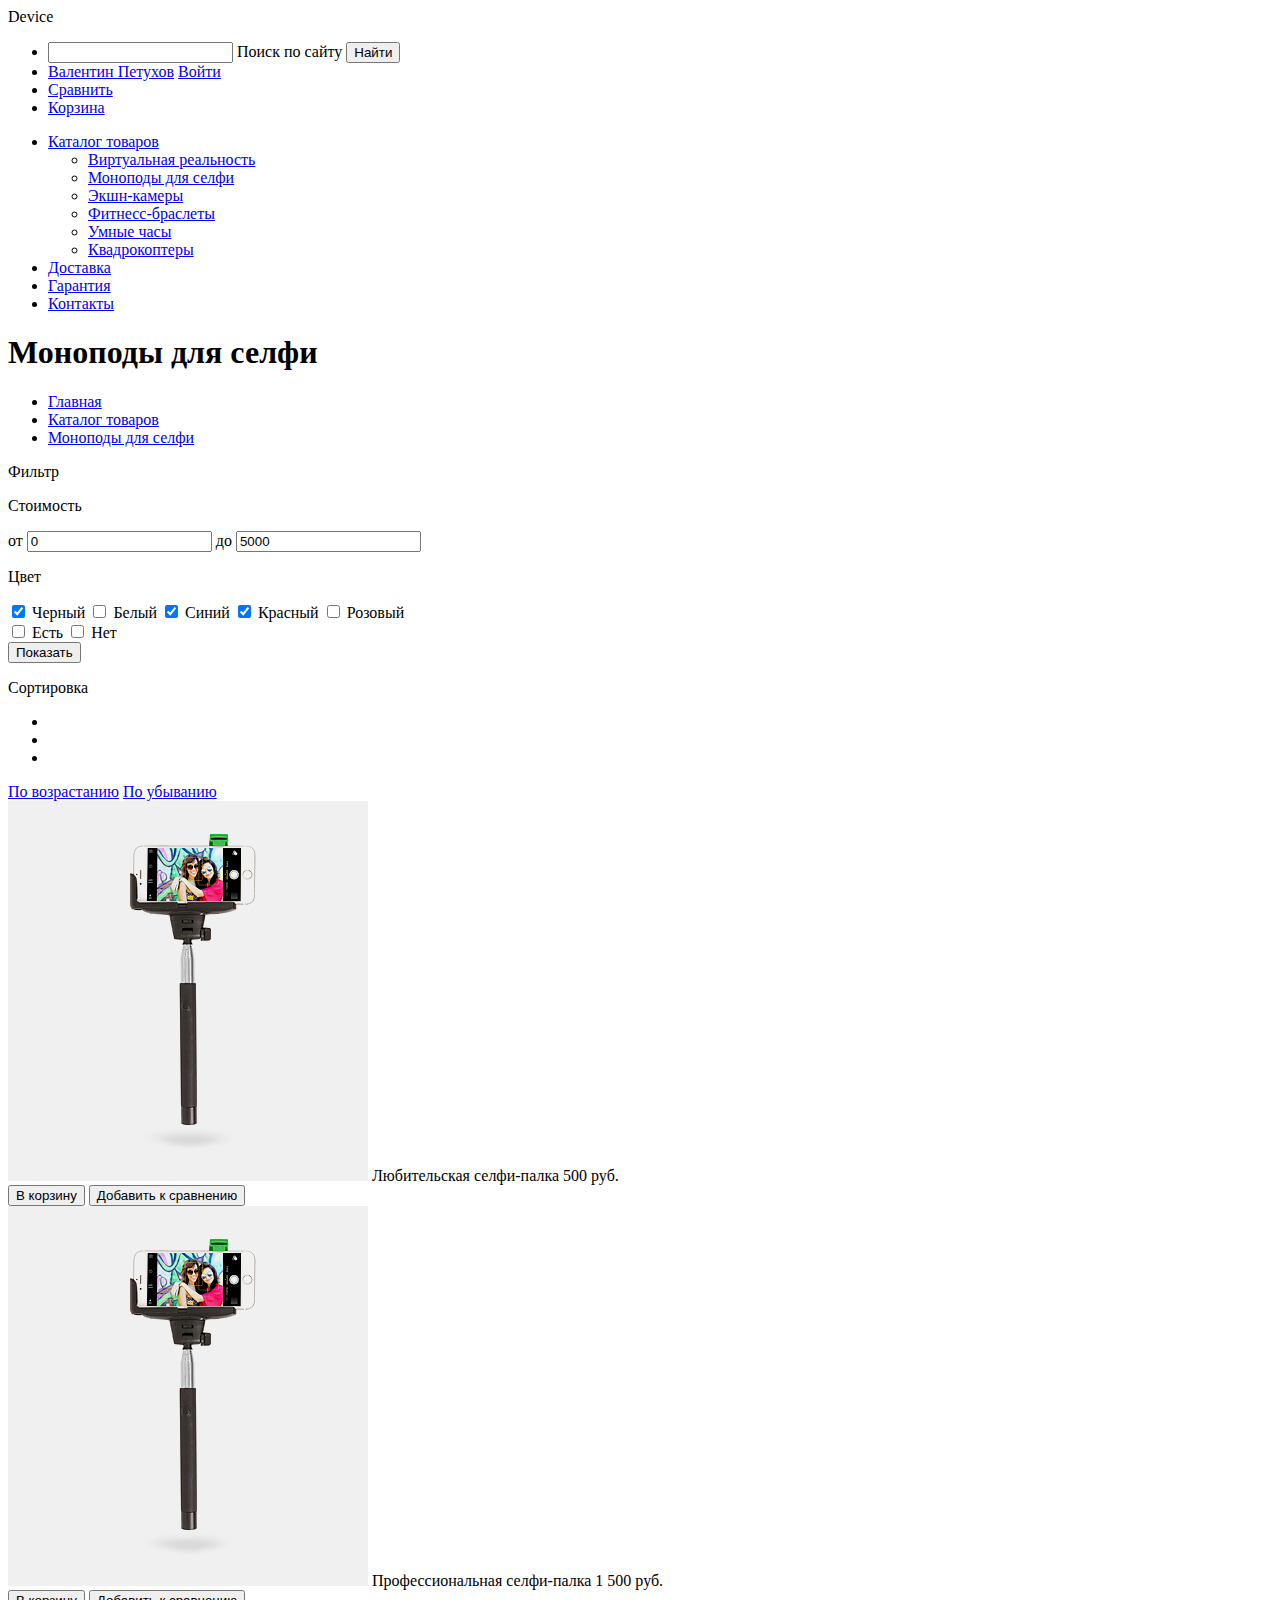
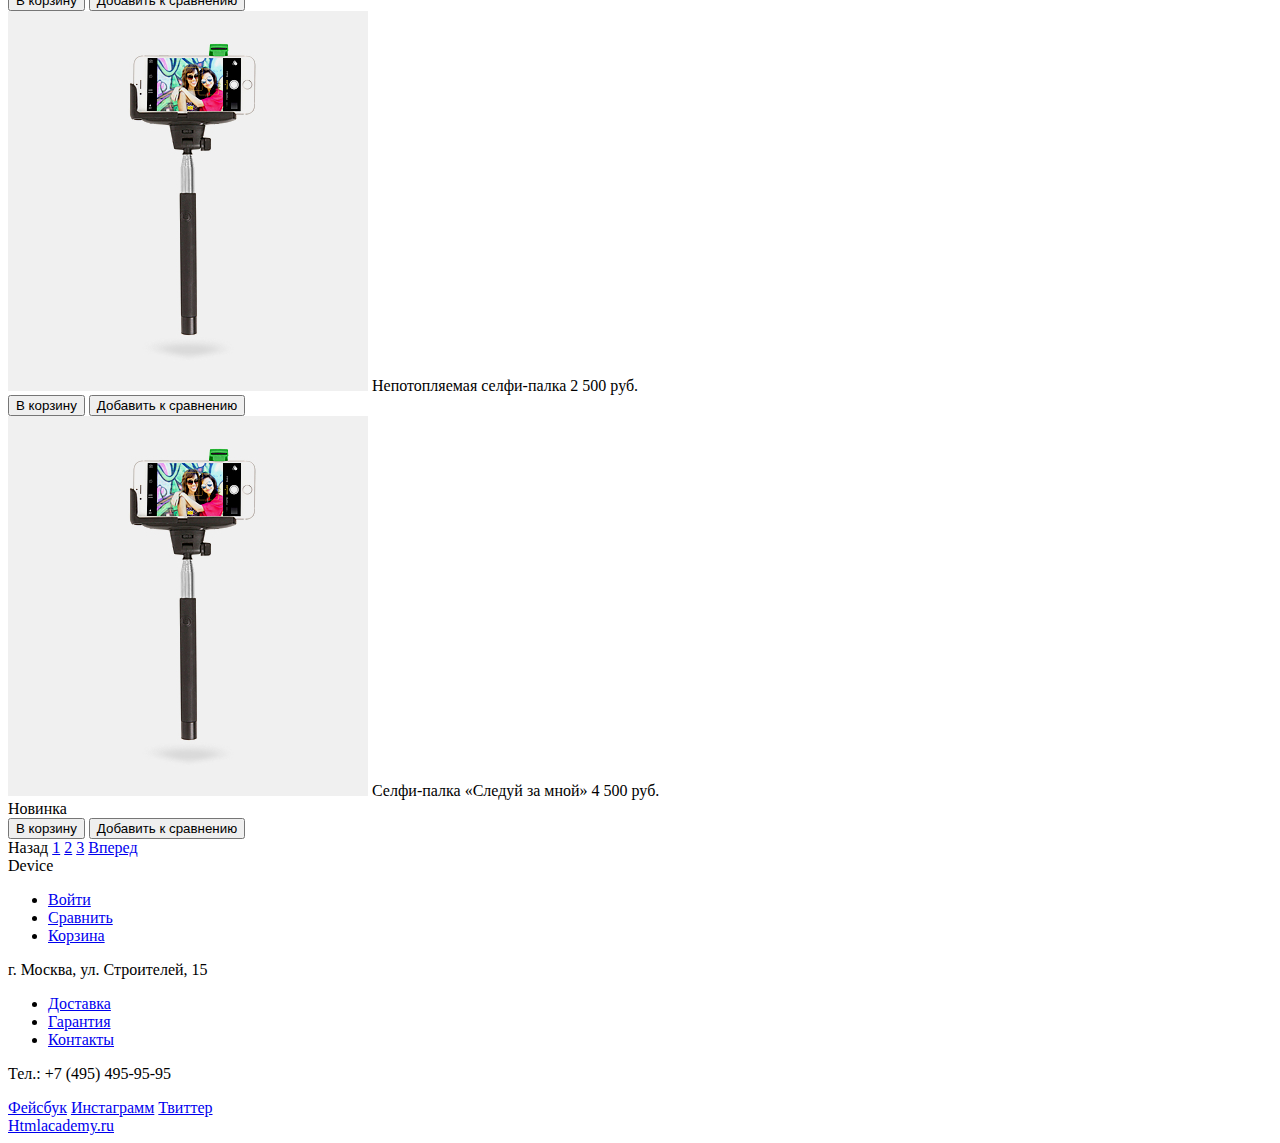
==== catalog.html @ 16174be0 "подключены стили и изображения к разметке" ====
<!DOCTYPE html>
<html lang="ru">
  <head>
    <meta charset="utf-8">
    <title>Девайс: каталог</title>
    <link href="css/style.css" rel="stylesheet">
  </head>
  <body>
    <header class="page-header">
      <nav class="main-navigation">
        <div class="header-logo">Device</div>
        <ul class="top-menu">
          <li class="search-block">
            <form action="post" class="header-search">
              <input type="search" name="search" id="search-field">
              <label for="search-field">Поиск по сайту</label>
              <button class="btn-search">Найти</button>
            </form>
          </li>
          <li class="user-block">
            <a href="#">Валентин Петухов</a>
            <a href="#">Войти</a>
          </li>
          <li class="compare-block">
            <a href="#">Сравнить</a>
          </li>
          <li class="basket-block">
            <a href="♯">Корзина</a>
          </li>
        </ul>
        <ul class="bottom-menu">
          <li>
            <a href="#">Каталог товаров</a>
            <ul class="sub-menu">
              <li>
                 <a href="#">Виртуальная реальность</a>
              </li>
              <li>
                <a href="#">Моноподы для селфи</a>
              </li>
              <li>
                <a href="#">Экшн-камеры</a>
              </li>
              <li>
                <a href="#">Фитнесс-браслеты</a>
              </li>
              <li>
                <a href="#">Умные часы</a>
              </li>
              <li>
                <a href="#">Квадрокоптеры</a>
              </li>
            </ul>   
          </li>
          <li>
            <a href="#">Доставка</a>
          </li>
          <li>
            <a href="#">Гарантия</a>
          </li>
          <li>
            <a href="#">Контакты</a>
          </li>
        </ul>
      </nav>
    </header>
    <h1>Моноподы для селфи</h1>
    <ul class="breadcrumbs">
      <li class="breadcrumbs__item">
        <a href="#">Главная</a>
      </li>
      <li class="breadcrumbs__item">
        <a href="#">Каталог товаров</a>
      </li>
      <li class="breadcrumbs__item">
        <a href="#">Моноподы для селфи</a>
      </li>
    </ul>
    <div class="filter-aside">
      <div class="filter-title">Фильтр</div>
      <form class="filter-form" action="get">
        <div class="filter-value">
          <p>Стоимость</p>
          <div class="range-filter">
            <div class="range-control">
              <div class="scale">
                <div class="bar"></div>
                <div class="range-toggle toggle-min"></div>
                <div class="range-toggle toggle-max"></div>
              </div>
            </div>
            <div class="price-control">
              <label class="min-price">от
                <input type="text" name="min-price" value="0">
              </label>
              <label class="max-price">до
                <input type="text" name="max-price" value="5000">
              </label>
            </div>
          </div>   
        </div>
        <div class="filter-color">
          <p>Цвет</p>
          <input type="checkbox" name="black" id="checkbox-1" checked>
          <label for="checkbox-1">Черный</label>
          <input type="checkbox" name="white" id="checkbox-2">
          <label for="checkbox-2">Белый</label>
          <input type="checkbox" name="blue" id="checkbox-3" checked>
          <label for="checkbox-3">Синий</label>
          <input type="checkbox" name="red" id="checkbox-4" checked>
          <label for="checkbox-4">Красный</label>
          <input type="checkbox" name="pink" id="checkbox-5">
          <label for="checkbox-5">Розовый</label>
        </div>
        <div class="filter-bluetooth">
          <input type="checkbox" name="with-bluetooth" id="with-bluetooth-field">
          <label for="with-bluetooth-field">Есть</label>
          <input type="checkbox" name="without-bluetooth" id="without-bluetooth-field">
          <label for="without-bluetooth-field">Нет</label>
        </div>
        <button class="btn form-btn">Показать</button>
      </form>
    </div>
    <div class="filter-sort">
      <p>Сортировка</p>
      <ul class="filter-types">
        <li>
          <a href="#"></a>
        </li>
        <li>
          <a href="#"></a>
        </li>
        <li>
          <a href="#"></a>
        </li>
      </ul>
    </div>
    <div class="filter-pointers">
      <a href="#" class="arrow arrow-up"><span class="visually-hidden">По возрастанию</span></a>
      <a href="#" class="arrow arrow-down"><span class="visually-hidden">По убыванию</span></a>
    </div>
    <div class="catalog">
      <div class="catalog-item">
        <img src="img/item-1.jpg" width="360" height="380" alt="Любительская селфи-палка">
        <span class="catalog-item__name">Любительская селфи-палка</span>
        <span class="catalog-item__value">500 руб.</span>
        <div class="action">
          <button class="btn action__btn action__btn_basket">В корзину</button>
          <button class="btn action__btn action__btn_compare">Добавить к сравнению</button>
        </div>
      </div>
      <div class="catalog-item">
        <img src="img/item-1.jpg" width="360" height="380" alt="Профессиональная селфи-палка">
        <span class="catalog-item__name">Профессиональная селфи-палка</span>
        <span class="catalog-item__value">1 500 руб.</span>
        <div class="action">
          <button class="btn action__btn action__btn_basket">В корзину</button>
          <button class="btn action__btn action__btn_compare">Добавить к сравнению</button>
        </div>
      </div>
      <div class="catalog-item">
        <img src="img/item-1.jpg" width="360" height="380" alt="Непотопляемая селфи-палка">
        <span class="catalog-item__name">Непотопляемая селфи-палка</span>
        <span class="catalog-item__value">2 500 руб.</span>
        <div class="action">
          <button class="btn action__btn action__btn_basket">В корзину</button>
          <button class="btn action__btn action__btn_compare">Добавить к сравнению</button>
        </div>
      </div>
      <div class="catalog-item">
        <img src="img/item-1.jpg" width="360" height="380" alt="Селфи-палка «Следуй за мной»">
        <span class="catalog-item__name">Селфи-палка «Следуй за мной»</span>
        <span class="catalog-item__value">4 500 руб.</span>
        <div class="flag flag-new"><span class="visually-hidden">Новинка</span></div>
        <div class="action">
          <button class="btn action__btn action__btn_basket">В корзину</button>
          <button class="btn action__btn action__btn_compare">Добавить к сравнению</button>
        </div>
      </div>
    </div>
    <div class="paginator">
      <a class="paginator__link">Назад</a>
      <a class="paginator__link paginator__link_active" href="#">1</a>
      <a class="paginator__link" href="#">2</a>
      <a class="paginator__link" href="#">3</a>
      <a class="paginator__link" href="#">Вперед</a>
    </div>

    <footer class="page-footer">
      <nav class="footer-nav">
        <div class="footer-logo">Device</div>
        <ul class="footer-menu">
          <li>
            <a href="#">Войти</a>
          </li>
          <li>
            <a href="#">Сравнить</a>
          </li>
          <li>
            <a href="#">Корзина</a>
          </li>
        </ul>
      </nav>
      <div class="footer-middle">
        <p class="address">г. Москва, ул. Строителей, 15</p>
        <ul class="footer-service">
          <li>
            <a href="#">Доставка</a>
          </li>
          <li>
            <a href="#">Гарантия</a>
          </li>
          <li>
            <a href="#">Контакты</a>
          </li>
        </ul>
        <p class="phone">Тел.: +7 (495) 495-95-95</p>
      </div>
      <div class="footer-bottom">
        <div class="footer-social">
          <a href="#"><span class="visually-hidden">Фейсбук</span></a>
          <a href="#"><span class="visually-hidden">Инстаграмм</span></a>
          <a href="#"><span class="visually-hidden">Твиттер</span></a>
        </div>
        <div class="footer-copyright">
          <a href="https://htmlacademy.ru/"><span class="visually-hidden">Htmlacademy.ru</span></a>
        </div>
      </div>
    </footer>

  </body>
</html>
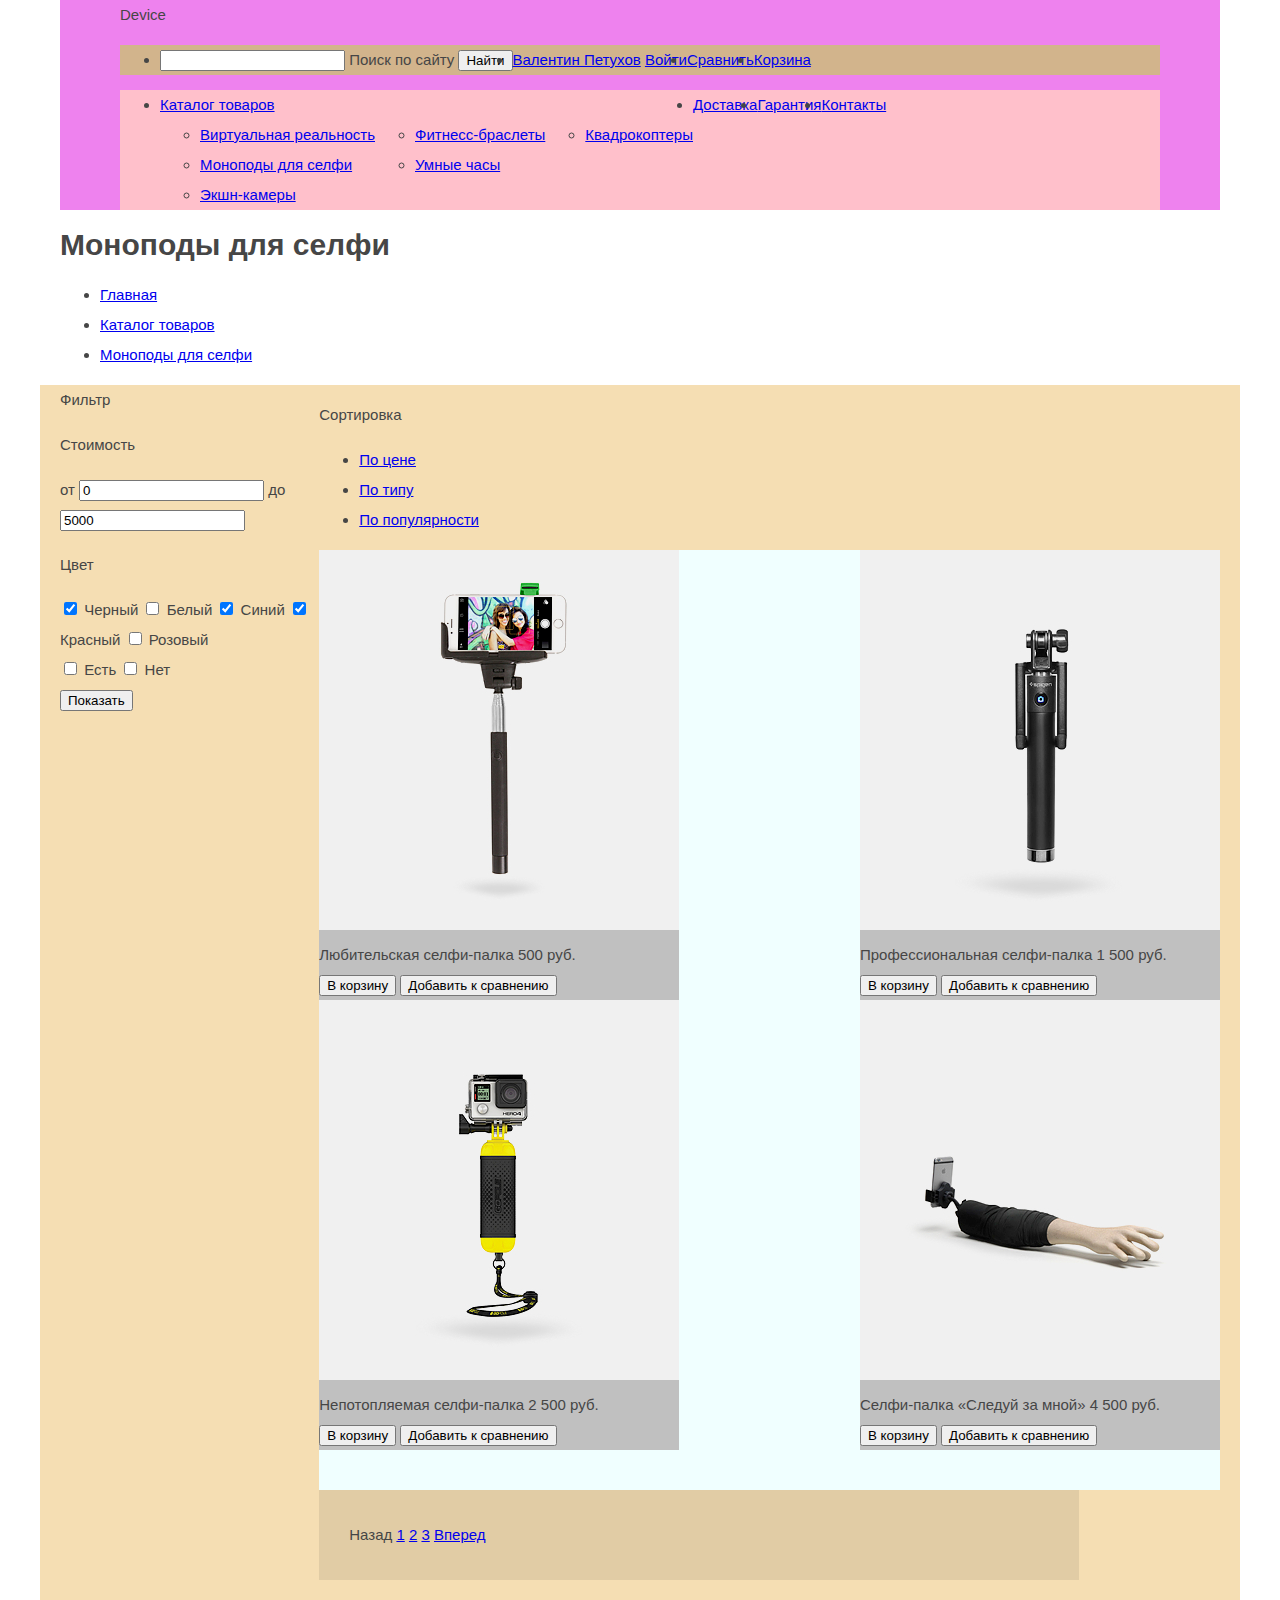
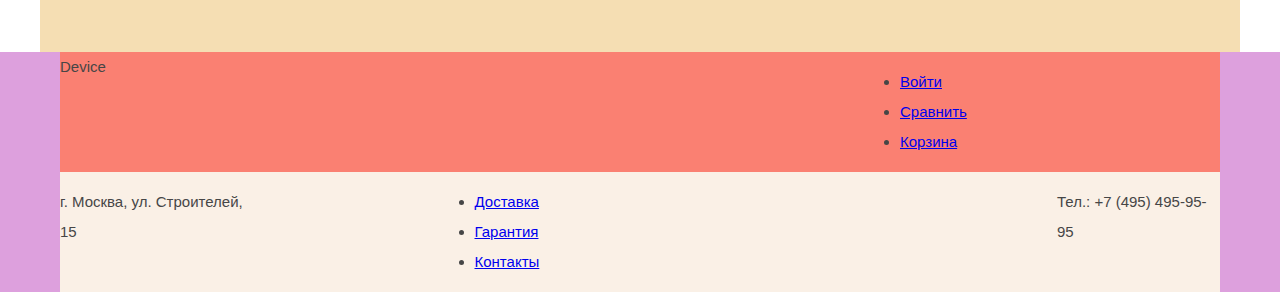
==== commit 74f0907f: "сделана сетка страниц" ====
--- a/catalog.html
+++ b/catalog.html
@@ -6,224 +6,245 @@
     <link href="css/style.css" rel="stylesheet">
   </head>
   <body>
-    <header class="page-header">
-      <nav class="main-navigation">
-        <div class="header-logo">Device</div>
-        <ul class="top-menu">
-          <li class="search-block">
-            <form action="post" class="header-search">
-              <input type="search" name="search" id="search-field">
-              <label for="search-field">Поиск по сайту</label>
-              <button class="btn-search">Найти</button>
-            </form>
-          </li>
-          <li class="user-block">
-            <a href="#">Валентин Петухов</a>
-            <a href="#">Войти</a>
-          </li>
-          <li class="compare-block">
-            <a href="#">Сравнить</a>
-          </li>
-          <li class="basket-block">
-            <a href="♯">Корзина</a>
-          </li>
-        </ul>
-        <ul class="bottom-menu">
-          <li>
-            <a href="#">Каталог товаров</a>
-            <ul class="sub-menu">
-              <li>
-                 <a href="#">Виртуальная реальность</a>
-              </li>
-              <li>
-                <a href="#">Моноподы для селфи</a>
-              </li>
-              <li>
-                <a href="#">Экшн-камеры</a>
-              </li>
-              <li>
-                <a href="#">Фитнесс-браслеты</a>
-              </li>
-              <li>
-                <a href="#">Умные часы</a>
-              </li>
-              <li>
-                <a href="#">Квадрокоптеры</a>
-              </li>
-            </ul>   
-          </li>
-          <li>
-            <a href="#">Доставка</a>
-          </li>
-          <li>
-            <a href="#">Гарантия</a>
-          </li>
-          <li>
-            <a href="#">Контакты</a>
-          </li>
-        </ul>
-      </nav>
-    </header>
-    <h1>Моноподы для селфи</h1>
-    <ul class="breadcrumbs">
-      <li class="breadcrumbs__item">
-        <a href="#">Главная</a>
-      </li>
-      <li class="breadcrumbs__item">
-        <a href="#">Каталог товаров</a>
-      </li>
-      <li class="breadcrumbs__item">
-        <a href="#">Моноподы для селфи</a>
-      </li>
-    </ul>
-    <div class="filter-aside">
-      <div class="filter-title">Фильтр</div>
-      <form class="filter-form" action="get">
-        <div class="filter-value">
-          <p>Стоимость</p>
-          <div class="range-filter">
-            <div class="range-control">
-              <div class="scale">
-                <div class="bar"></div>
-                <div class="range-toggle toggle-min"></div>
-                <div class="range-toggle toggle-max"></div>
-              </div>
-            </div>
-            <div class="price-control">
-              <label class="min-price">от
-                <input type="text" name="min-price" value="0">
-              </label>
-              <label class="max-price">до
-                <input type="text" name="max-price" value="5000">
-              </label>
-            </div>
-          </div>   
-        </div>
-        <div class="filter-color">
-          <p>Цвет</p>
-          <input type="checkbox" name="black" id="checkbox-1" checked>
-          <label for="checkbox-1">Черный</label>
-          <input type="checkbox" name="white" id="checkbox-2">
-          <label for="checkbox-2">Белый</label>
-          <input type="checkbox" name="blue" id="checkbox-3" checked>
-          <label for="checkbox-3">Синий</label>
-          <input type="checkbox" name="red" id="checkbox-4" checked>
-          <label for="checkbox-4">Красный</label>
-          <input type="checkbox" name="pink" id="checkbox-5">
-          <label for="checkbox-5">Розовый</label>
-        </div>
-        <div class="filter-bluetooth">
-          <input type="checkbox" name="with-bluetooth" id="with-bluetooth-field">
-          <label for="with-bluetooth-field">Есть</label>
-          <input type="checkbox" name="without-bluetooth" id="without-bluetooth-field">
-          <label for="without-bluetooth-field">Нет</label>
-        </div>
-        <button class="btn form-btn">Показать</button>
-      </form>
-    </div>
-    <div class="filter-sort">
-      <p>Сортировка</p>
-      <ul class="filter-types">
-        <li>
-          <a href="#"></a>
+    <div class="content-wrapper">
+      <header class="page-header">
+
+          <nav class="main-navigation">
+            <div class="header-logo">Device</div>
+            <ul class="top-menu">
+              <li class="search-block">
+                <form action="post" class="header-search">
+                  <input type="search" name="search" id="search-field">
+                  <label for="search-field">Поиск по сайту</label>
+                  <button class="btn-search">Найти</button>
+                </form>
+              </li>
+              <li class="user-block">
+                <a href="#">Валентин Петухов</a>
+                <a href="#">Войти</a>
+              </li>
+              <li class="compare-block">
+                <a href="#">Сравнить</a>
+              </li>
+              <li class="basket-block">
+                <a href="♯">Корзина</a>
+              </li>
+            </ul>
+            <ul class="bottom-menu">
+              <li>
+                <a href="#">Каталог товаров</a>
+                <div class="sub-menu-container">
+                  <ul class="sub-menu-1">
+                    <li>
+                       <a href="#">Виртуальная реальность</a>
+                    </li>
+                    <li>
+                      <a href="#">Моноподы для селфи</a>
+                    </li>
+                    <li>
+                      <a href="#">Экшн-камеры</a>
+                    </li>
+                  </ul>
+                  <ul class="sub-menu-2">
+                    <li>
+                      <a href="#">Фитнесс-браслеты</a>
+                    </li>
+                    <li>
+                      <a href="#">Умные часы</a>
+                    </li>
+                  </ul>
+                  <ul class="sub-menu-3">
+                    <li>
+                      <a href="#">Квадрокоптеры</a>
+                    </li>
+                  </ul>
+                </div>   
+              </li>
+              <li>
+                <a href="#">Доставка</a>
+              </li>
+              <li>
+                <a href="#">Гарантия</a>
+              </li>
+              <li>
+                <a href="#">Контакты</a>
+              </li>
+            </ul>
+          </nav>
+      </header>
+      <h1>Моноподы для селфи</h1>
+      <ul class="breadcrumbs">
+        <li class="breadcrumbs__item">
+          <a href="#">Главная</a>
         </li>
-        <li>
-          <a href="#"></a>
+        <li class="breadcrumbs__item">
+          <a href="#">Каталог товаров</a>
         </li>
-        <li>
-          <a href="#"></a>
+        <li class="breadcrumbs__item">
+          <a href="#">Моноподы для селфи</a>
         </li>
       </ul>
     </div>
-    <div class="filter-pointers">
-      <a href="#" class="arrow arrow-up"><span class="visually-hidden">По возрастанию</span></a>
-      <a href="#" class="arrow arrow-down"><span class="visually-hidden">По убыванию</span></a>
-    </div>
-    <div class="catalog">
-      <div class="catalog-item">
-        <img src="img/item-1.jpg" width="360" height="380" alt="Любительская селфи-палка">
-        <span class="catalog-item__name">Любительская селфи-палка</span>
-        <span class="catalog-item__value">500 руб.</span>
-        <div class="action">
-          <button class="btn action__btn action__btn_basket">В корзину</button>
-          <button class="btn action__btn action__btn_compare">Добавить к сравнению</button>
-        </div>
-      </div>
-      <div class="catalog-item">
-        <img src="img/item-1.jpg" width="360" height="380" alt="Профессиональная селфи-палка">
-        <span class="catalog-item__name">Профессиональная селфи-палка</span>
-        <span class="catalog-item__value">1 500 руб.</span>
-        <div class="action">
-          <button class="btn action__btn action__btn_basket">В корзину</button>
-          <button class="btn action__btn action__btn_compare">Добавить к сравнению</button>
-        </div>
-      </div>
-      <div class="catalog-item">
-        <img src="img/item-1.jpg" width="360" height="380" alt="Непотопляемая селфи-палка">
-        <span class="catalog-item__name">Непотопляемая селфи-палка</span>
-        <span class="catalog-item__value">2 500 руб.</span>
-        <div class="action">
-          <button class="btn action__btn action__btn_basket">В корзину</button>
-          <button class="btn action__btn action__btn_compare">Добавить к сравнению</button>
-        </div>
-      </div>
-      <div class="catalog-item">
-        <img src="img/item-1.jpg" width="360" height="380" alt="Селфи-палка «Следуй за мной»">
-        <span class="catalog-item__name">Селфи-палка «Следуй за мной»</span>
-        <span class="catalog-item__value">4 500 руб.</span>
-        <div class="flag flag-new"><span class="visually-hidden">Новинка</span></div>
-        <div class="action">
-          <button class="btn action__btn action__btn_basket">В корзину</button>
-          <button class="btn action__btn action__btn_compare">Добавить к сравнению</button>
+
+    <div class="catalog-wrapper">
+      <div class="catalog-container">
+
+        <div class="filter-aside">
+          <div class="filter-title">Фильтр</div>
+          <form class="filter-form" action="get">
+            <div class="filter-value">
+              <p>Стоимость</p>
+              <div class="range-filter">
+                <div class="range-control">
+                  <div class="scale">
+                    <div class="bar"></div>
+                    <div class="range-toggle toggle-min"></div>
+                    <div class="range-toggle toggle-max"></div>
+                  </div>
+                </div>
+                <div class="price-control">
+                  <label class="min-price">от
+                    <input type="text" name="min-price" value="0">
+                  </label>
+                  <label class="max-price">до
+                    <input type="text" name="max-price" value="5000">
+                  </label>
+                </div>
+              </div>   
+            </div>
+            <div class="filter-color">
+              <p>Цвет</p>
+              <input type="checkbox" name="black" id="checkbox-1" checked>
+              <label for="checkbox-1">Черный</label>
+              <input type="checkbox" name="white" id="checkbox-2">
+              <label for="checkbox-2">Белый</label>
+              <input type="checkbox" name="blue" id="checkbox-3" checked>
+              <label for="checkbox-3">Синий</label>
+              <input type="checkbox" name="red" id="checkbox-4" checked>
+              <label for="checkbox-4">Красный</label>
+              <input type="checkbox" name="pink" id="checkbox-5">
+              <label for="checkbox-5">Розовый</label>
+            </div>
+            <div class="filter-bluetooth">
+              <input type="checkbox" name="with-bluetooth" id="with-bluetooth-field">
+              <label for="with-bluetooth-field">Есть</label>
+              <input type="checkbox" name="without-bluetooth" id="without-bluetooth-field">
+              <label for="without-bluetooth-field">Нет</label>
+            </div>
+            <button class="btn form-btn">Показать</button>
+          </form>
+        </div>
+
+        <div class="assortment">
+          <div class="filter-sort">
+            <p>Сортировка</p>
+            <ul class="filter-types">
+              <li>
+                <a class="filter-types__item filter-types__item_active" href="#">По цене</a>
+              </li>
+              <li>
+                <a  class="filter-types__item" href="#">По типу</a>
+              </li>
+              <li>
+                <a  class="filter-types__item" href="#">По популярности</a>
+              </li>
+            </ul>
+            <div class="filter-pointers">
+              <a href="#" class="filter-pointers__arrow filter-pointers__arrow_up"><span class="visually-hidden">По возрастанию</span></a>
+              <a href="#" class="filter-pointers__arrow filter-pointers__arrow_down"><span class="visually-hidden">По убыванию</span></a>
+            </div>
+          </div>
+
+          <div class="catalog">
+            <div class="catalog-item">
+              <img class="catalog-item__image" src="img/item-1.jpg" width="360" height="380" alt="Любительская селфи-палка">
+              <span class="catalog-item__name">Любительская селфи-палка</span>
+              <span class="catalog-item__value">500 руб.</span>
+              <div class="action">
+                <button class="btn action__btn action__btn_basket">В корзину</button>
+                <button class="btn action__btn action__btn_compare">Добавить к сравнению</button>
+              </div>
+            </div>
+            <div class="catalog-item">
+              <img  class="catalog-item__image" src="img/item-2.jpg" width="360" height="380" alt="Профессиональная селфи-палка">
+              <span class="catalog-item__name">Профессиональная селфи-палка</span>
+              <span class="catalog-item__value">1 500 руб.</span>
+              <div class="action">
+                <button class="btn action__btn action__btn_basket">В корзину</button>
+                <button class="btn action__btn action__btn_compare">Добавить к сравнению</button>
+              </div>
+            </div>
+            <div class="catalog-item">
+              <img  class="catalog-item__image" src="img/item-3.jpg" width="360" height="380" alt="Непотопляемая селфи-палка">
+              <span class="catalog-item__name">Непотопляемая селфи-палка</span>
+              <span class="catalog-item__value">2 500 руб.</span>
+              <div class="action">
+                <button class="btn action__btn action__btn_basket">В корзину</button>
+                <button class="btn action__btn action__btn_compare">Добавить к сравнению</button>
+              </div>
+            </div>
+            <div class="catalog-item">
+              <img  class="catalog-item__image" src="img/item-4.jpg" width="360" height="380" alt="Селфи-палка «Следуй за мной»">
+              <span class="catalog-item__name">Селфи-палка «Следуй за мной»</span>
+              <span class="catalog-item__value">4 500 руб.</span>
+              <div class="flag flag-new"><span class="visually-hidden">Новинка</span></div>
+              <div class="action">
+                <button class="btn action__btn action__btn_basket">В корзину</button>
+                <button class="btn action__btn action__btn_compare">Добавить к сравнению</button>
+              </div>
+            </div>
+          </div>
+          <div class="paginator">
+            <a class="paginator__link">Назад</a>
+            <a class="paginator__link paginator__link_active" href="#">1</a>
+            <a class="paginator__link" href="#">2</a>
+            <a class="paginator__link" href="#">3</a>
+            <a class="paginator__link" href="#">Вперед</a>
+          </div>
         </div>
       </div>
     </div>
-    <div class="paginator">
-      <a class="paginator__link">Назад</a>
-      <a class="paginator__link paginator__link_active" href="#">1</a>
-      <a class="paginator__link" href="#">2</a>
-      <a class="paginator__link" href="#">3</a>
-      <a class="paginator__link" href="#">Вперед</a>
-    </div>
 
     <footer class="page-footer">
-      <nav class="footer-nav">
-        <div class="footer-logo">Device</div>
-        <ul class="footer-menu">
-          <li>
-            <a href="#">Войти</a>
-          </li>
-          <li>
-            <a href="#">Сравнить</a>
-          </li>
-          <li>
-            <a href="#">Корзина</a>
-          </li>
-        </ul>
-      </nav>
-      <div class="footer-middle">
-        <p class="address">г. Москва, ул. Строителей, 15</p>
-        <ul class="footer-service">
-          <li>
-            <a href="#">Доставка</a>
-          </li>
-          <li>
-            <a href="#">Гарантия</a>
-          </li>
-          <li>
-            <a href="#">Контакты</a>
-          </li>
-        </ul>
-        <p class="phone">Тел.: +7 (495) 495-95-95</p>
-      </div>
-      <div class="footer-bottom">
-        <div class="footer-social">
-          <a href="#"><span class="visually-hidden">Фейсбук</span></a>
-          <a href="#"><span class="visually-hidden">Инстаграмм</span></a>
-          <a href="#"><span class="visually-hidden">Твиттер</span></a>
-        </div>
-        <div class="footer-copyright">
-          <a href="https://htmlacademy.ru/"><span class="visually-hidden">Htmlacademy.ru</span></a>
+      <div class="content-wrapper">
+        <nav class="footer-nav">
+          <div class="footer-logo">Device</div>
+          <ul class="footer-menu">
+            <li>
+              <a href="#">Войти</a>
+            </li>
+            <li>
+              <a href="#">Сравнить</a>
+            </li>
+            <li>
+              <a href="#">Корзина</a>
+            </li>
+          </ul>
+        </nav>
+        <div class="footer-middle">
+          <p class="address">г. Москва, ул. Строителей, 15</p>
+          <ul class="footer-service">
+            <li>
+              <a href="#">Доставка</a>
+            </li>
+            <li>
+              <a href="#">Гарантия</a>
+            </li>
+            <li>
+              <a href="#">Контакты</a>
+            </li>
+          </ul>
+          <p class="phone">Тел.: +7 (495) 495-95-95</p>
+        </div>
+        <div class="footer-bottom">
+          <div class="footer-social">
+            <a href="#"><span class="visually-hidden">Фейсбук</span></a>
+            <a href="#"><span class="visually-hidden">Инстаграмм</span></a>
+            <a href="#"><span class="visually-hidden">Твиттер</span></a>
+          </div>
+          <div class="footer-copyright">
+            <a href="https://htmlacademy.ru/"><span class="visually-hidden">Htmlacademy.ru</span></a>
+          </div>
         </div>
       </div>
     </footer>
--- a/css/style.css
+++ b/css/style.css
@@ -0,0 +1,237 @@
+html {
+  margin: 0;
+  padding: 0;
+  box-sizing: border-box;
+}
+
+body {
+  margin: 0;
+  padding: 0;
+  font-size: 15px;
+  line-height: 30px;
+  color: #464646;
+  font-weight: 300;
+  font-family: "Open Sans", "Arial", sans-serif;
+}
+
+*,
+*::before,
+*::after {
+  box-sizing: inherit;
+}
+
+.visually-hidden {
+  position: absolute;
+  width: 1px;
+  height: 1px;
+  margin: -1px;
+  padding: 0;
+  border: 0;
+  clip: rect(0, 0, 0, 0);
+  overflow: hidden;
+}
+
+.content-wrapper,
+.service-container {
+  width: 1200px;
+  padding: 0 20px;
+  margin: 0 auto;
+}
+.page-header {
+  padding-right: 60px;
+  padding-left: 60px;
+  background-color: violet;
+}
+
+.page-header .top-menu {
+  display: flex;
+  background-color: tan;
+}
+
+.page-header .bottom-menu {
+  display: flex;
+  background-color: pink;
+}
+
+.page-header .sub-menu {
+  display: flex;
+  flex-wrap: wrap;
+  background-color: pink;
+}
+
+.sub-menu-container {
+  display: flex;
+}
+
+.slider .slide {
+  display: none;
+}
+
+.slider .slide__item1 {
+  display: block;
+}
+
+.slider .slider-container {
+  display: flex;
+  justify-content: space-between;
+}
+
+.slider-image {
+  width: 526px;
+  background-color: pink;
+}
+
+.slide-description {
+  width: 510px;
+  background-color: khaki;
+}
+
+.slide-features {
+  display: flex;
+}
+
+.popular {
+  display: flex;
+  justify-content: space-between;
+  background-color: grey;
+}
+
+.popular__item {
+  width: 160px;
+  padding-top: 197px;
+}
+
+.service-container {
+  display: flex;
+  justify-content: space-between;
+}
+
+
+.service-slide {
+  display: none;
+}
+
+.service-slide_1 {
+  display: block;
+}
+
+.service-controls {
+  width: 284px;
+}
+
+.service-slides {
+  width: 720px;
+}
+
+.brands {
+  display: flex;
+  justify-content: space-between;
+  background-color: tan;
+}
+
+.brands__item {
+  width: 260px;
+}
+
+.info {
+  display: flex;
+  justify-content: space-between;
+  background-color: grey;
+}
+
+.info .about-us {
+  width: 480px;
+}
+
+.info .contacts {
+  width: 560px;
+}
+
+.catalog-container {
+  width: 1200px;
+  padding: 0 20px;
+  margin: 0 auto;
+  display: flex;
+  background-color: wheat;
+}
+
+.catalog {
+  display: flex;
+  flex-wrap: wrap;
+  /*padding-left: 72px;*/
+  justify-content: space-between;
+  padding-bottom: 40px;
+  background-color: azure;
+}
+
+.catalog-item {
+  width: 360px;
+  background-color: silver;
+}
+
+.paginator {
+  width: 760px;
+  margin-bottom: 72px;
+  padding: 30px;
+  background-color: rgba(0, 0, 0, 0.08);
+  /*background-color: red;*/
+}
+
+.page-footer {
+  background-color: plum;
+}
+
+.footer-nav {
+  display: flex;
+  justify-content: space-between;
+  background-color: salmon;
+}
+
+.footer-logo {
+  width: 165px;
+}
+
+.footer-menu {
+  width: 360px;
+}
+
+.footer-middle {
+  display: flex;
+  justify-content: space-between;
+  background-color: linen;
+}
+
+.footer-middle .address {
+  width: 202px;
+}
+
+.footer-middle .footer-service {
+  width: 450px;
+}
+
+.footer-middle .phone {
+  width: 163px;
+}
+
+.footer-bottom {
+  display: flex;
+  background-color: silver;
+}
+
+.modal-feedback {
+  display: none;
+  width: 960px;
+  min-height: 553px;
+  padding-right: 100px;
+  padding-left: 100px;
+  padding-top: 95px;
+  padding-bottom: 95px;
+  background-color: khaki;
+}
+
+.modal-map {
+  display: none;
+  width: 960px;
+  min-height: 559px;
+}
+
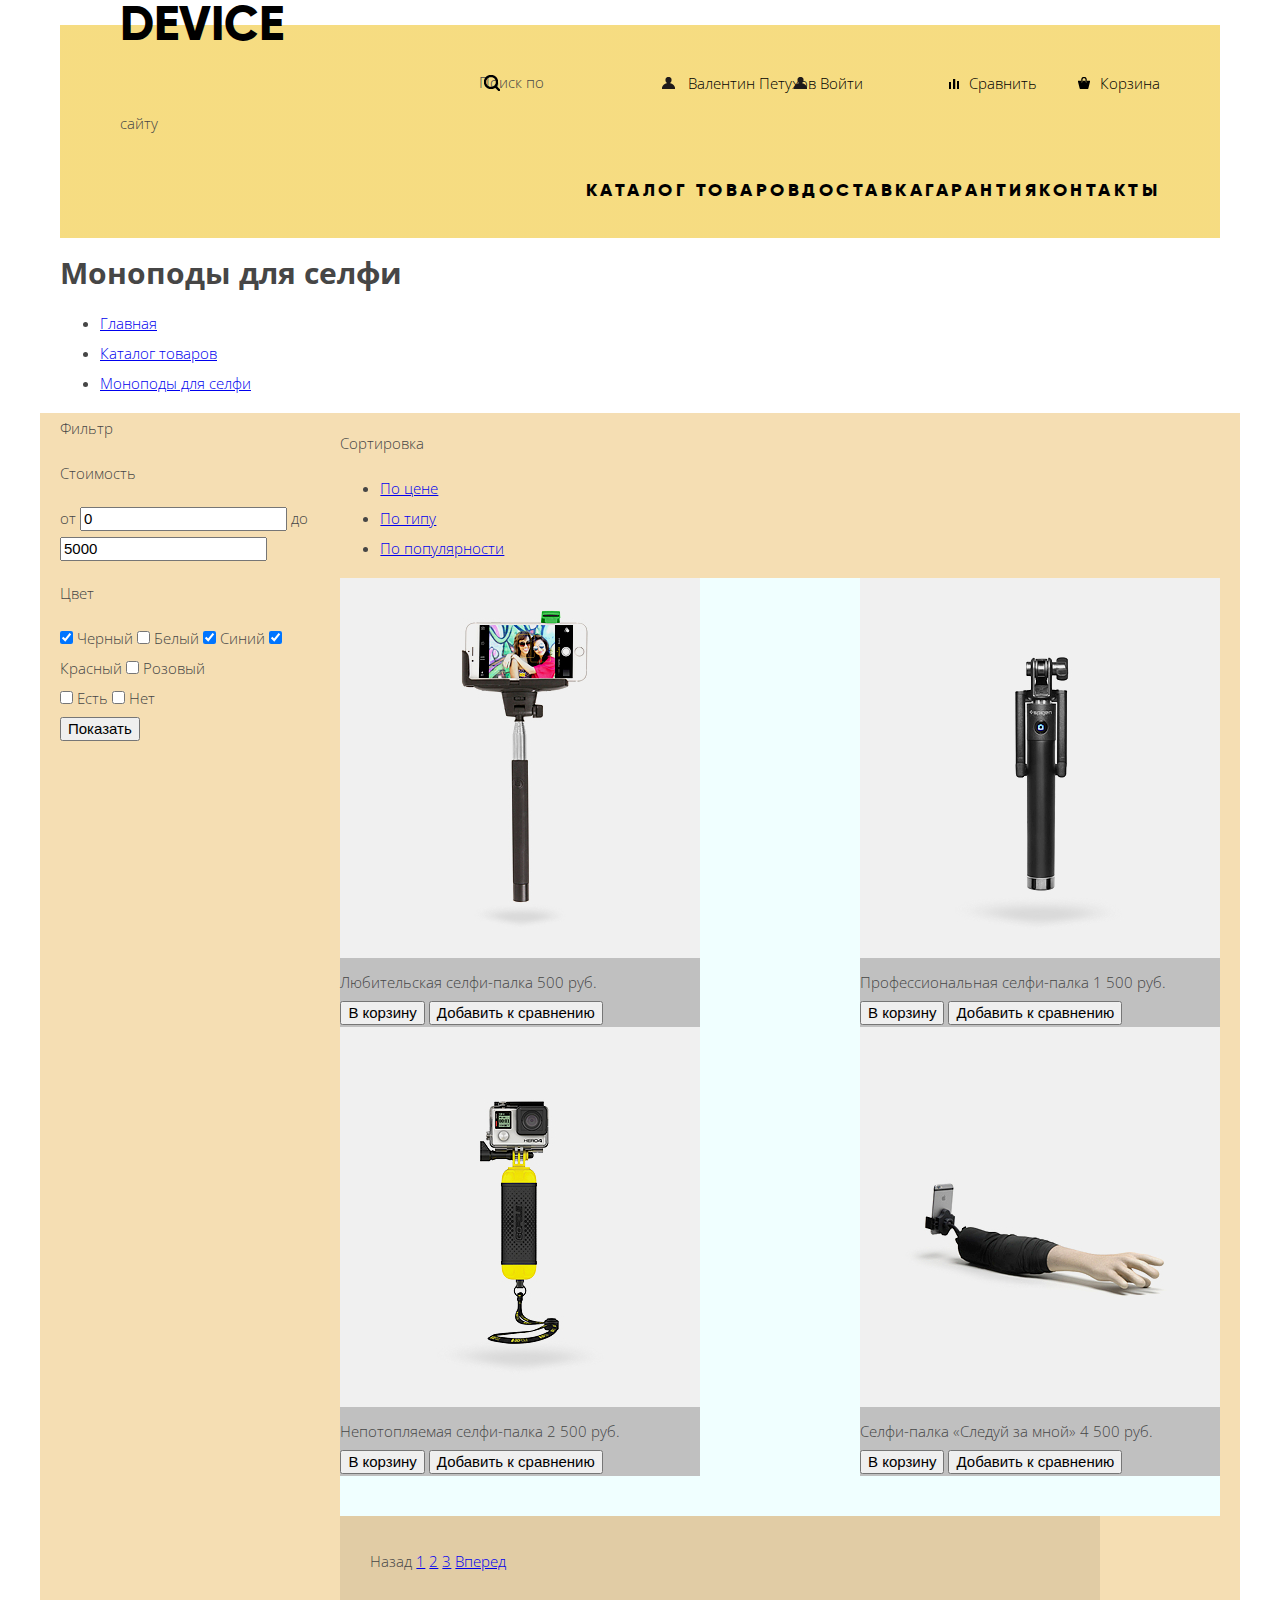
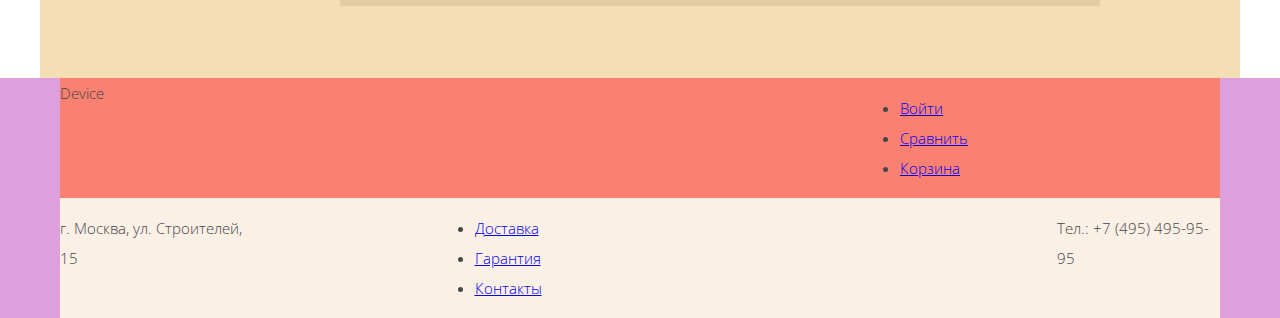
==== commit 60100c11: "подключены шрифты, оформлен хедер" ====
--- a/catalog.html
+++ b/catalog.html
@@ -3,6 +3,8 @@
   <head>
     <meta charset="utf-8">
     <title>Девайс: каталог</title>
+    <link href="https://fonts.googleapis.com/css?family=Open+Sans:300,400&amp;subset=cyrillic" rel="stylesheet">
+    <link href="css/normalize.css" rel="stylesheet">
     <link href="css/style.css" rel="stylesheet">
   </head>
   <body>
@@ -10,7 +12,7 @@
       <header class="page-header">
 
           <nav class="main-navigation">
-            <div class="header-logo">Device</div>
+            <div class="header-logo"><a class="header-logo__link" href="index.html">Device</a></div>
             <ul class="top-menu">
               <li class="search-block">
                 <form action="post" class="header-search">
@@ -27,7 +29,7 @@
                 <a href="#">Сравнить</a>
               </li>
               <li class="basket-block">
-                <a href="♯">Корзина</a>
+                <a href="#">Корзина</a>
               </li>
             </ul>
             <ul class="bottom-menu">
--- a/css/style.css
+++ b/css/style.css
@@ -18,6 +18,20 @@
 *::before,
 *::after {
   box-sizing: inherit;
+}
+
+@font-face {
+  font-family: "GilroyExtraBold";
+  src: url("../fonts/gilroyextrabold.woff") format('woff'), url("../fonts/gilroyextrabold.woff2") format("woff2");
+  font-weight: normal;
+  font-style: normal;
+}
+
+@font-face {
+  font-family: "GilroyLight";
+  src: url("../fonts/gilroylight.woff") format('woff'), url("../fonts/gilroylight.woff2") format("woff2");
+  font-weight: normal;
+  font-style: normal;
 }
 
 .visually-hidden {
@@ -37,30 +51,326 @@
   padding: 0 20px;
   margin: 0 auto;
 }
+
 .page-header {
   padding-right: 60px;
   padding-left: 60px;
-  background-color: violet;
+  padding-bottom: 33px;
+  /*background-color: rgba(240, 197, 46, 0.5);*/
+  background-image: linear-gradient(#ffffff, #ffffff 25px, rgba(240, 197, 46, 0.6) 25px, rgba(240, 197, 46, 0.6));
+}
+
+.header-logo__link {
+  font-family: "GilroyExtraBold", "Arial", sans-serif;
+  font-size: 48px;
+  line-height: 48px;
+  color: #000000;
+  text-transform: uppercase;
+  text-decoration: none;
 }
 
 .page-header .top-menu {
   display: flex;
-  background-color: tan;
+  justify-content: flex-end;
+  padding: 0;
+  margin: 0;
+  margin-top: 12px;
+  list-style: none;
+  /*background-color: tan;*/
+}
+
+.top-menu a {
+  color: #000000;
+  text-decoration: none;
+}
+
+.top-menu .search-block {
+  width: 444px;
+  margin-right: auto;
+  /*background-color: pink;*/
+}
+
+.search-block input[type="search"] {
+  width: 355px;
+  margin: 0;
+  padding-top: 4px;
+  padding-left: 40px;
+  color: rgba(0, 0, 0, 0.3);
+  line-height: 36px;
+  background-color: transparent;
+  border: none; 
+}
+
+.search-block input[type="search"]:hover {
+  color: rgba(0, 0, 0, 0.6);
+}
+
+.search-block input[type="search"]:focus {
+  color: #000000;
+  border-bottom: 2px solid #000000;
+}
+
+label[for="search-field"] {
+  position: relative;
+}
+
+label[for="search-field"]::before {
+  content: "";
+  position: absolute;
+  top: 3px;
+  left: 5px;
+  width: 16px;
+  height: 16px;
+  background-color: transparent;
+  background-image: url("../img/sprites.png");
+  background-position: -20px -1787px;
+  background-repeat: no-repeat;
+}
+
+.user-block {
+  width: 270px;
+  padding-top: 7px;
+  padding-left: 28px;
+  /*background-color: plum;*/
+}
+
+.compare-block {
+  padding-top: 7px;
+  padding-left: 39px;
+  width: 130px;
+  /*background-color: silver;*/
+}
+
+.basket-block {
+  width: 100px;
+  padding-top: 7px;
+  padding-left: 40px;
+  /*background-color: khaki;*/
+}
+
+.user-block a,
+.compare-block a,
+.basket-block a {
+  position: relative;
+}
+
+.user-block a:hover,
+.compare-block a:hover,
+.basket-block a:hover {
+  opacity: 0.6;
+}
+
+.user-block a:active,
+.compare-block a:active,
+.basket-block a:active {
+  opacity: 0.3;
+}
+
+.user-block a::before,
+.compare-block a::before,
+.basket-block a::before {
+  content: "";
+  position: absolute;
+  top: 4px;
+  left: 0;
+  width: 13px;
+  height: 12px;
+  background-color: transparent;
+  background-image: url("../img/sprites.png");
+}
+
+.user-block a::before {
+  left: -26px;
+  background-position: -20px -1315px;
+}
+
+.compare-block a::before {
+  top: 6px;
+  left: -20px;
+  background-position: -20px -861px;
+}
+
+.basket-block a::before {
+  left: -22px;
+  background-position: -20px -116px;
+}
+
+.user-block a:hover::before,
+.compare-block a:hover::before,
+.basket-block a:hover::before {
+  opacity: 0.6;
+}
+
+.user-block a:active::before,
+.compare-block a:active::before,
+.basket-block a:active::before {
+  opacity: 0.3;
+}
+
+.btn-search {
+  visibility: hidden;
+  width: 85px;
+  margin-left: -5px;
+  padding-top: 11px;
+  padding-bottom: 11px;
+  padding-right: 20px;
+  padding-left: 20px;
+  color: #000000;
+  background-color: transparent;
+  border: 2px solid #000000;
+}
+
+.btn-search:hover {
+  color: #ffffff;
+  background-color: #000000;
+}
+
+.btn-search:active {
+  visibility: visible;
+  color: rgba(255, 255, 255, 0.6);
+  background-color: #000000;
+}
+
+.search-block input[type="search"]:focus + .btn-search {
+  visibility: visible;
 }
 
 .page-header .bottom-menu {
   display: flex;
-  background-color: pink;
-}
-
-.page-header .sub-menu {
+  justify-content: flex-end;
+  margin: 0;
+  margin-top: 30px;
+  padding: 0;
+  list-style: none;
+  /*background-color: pink;*/
+}
+
+.bottom-menu .menu-catalog {
+  position: relative;
+  width: 300px;
+  margin-right: auto;
+}
+
+.bottom-menu .menu-catalog__link {
+  position: relative;
+}
+
+.bottom-menu .menu-catalog__link::after {
+  content: "";
+  position: absolute;
+  width: 16px;
+  height: 16px;
+  top: 2px;
+  right: -30px;
+  /*background-color: lime;*/
+  background-image: url("../img/sprites.png");
+  background-position: -20px -1471px;
+  background-repeat: no-repeat;
+
+}
+
+.bottom-menu .menu-guarantee {
+  margin-left: 35px;
+}
+
+.bottom-menu .menu-contacts {
+  width: 120px;
+  margin-left: 107px;
+  /*background-color: lime;*/
+}
+
+.page-header .bottom-menu > li > a {
+  font-size: 18px;
+  line-height: 18px;
+  letter-spacing: 3.5px;
+  font-family: "GilroyExtraBold", "Arial", sans-serif;
+  color: #000000;
+  text-decoration: none;
+  text-transform: uppercase;
+}
+
+.page-header .bottom-menu > li > a:hover {
+  opacity: 0.6;
+}
+
+.page-header .bottom-menu > li > a:active {
+  opacity: 0.3;
+}
+
+
+/* .page-header .sub-menu {
   display: flex;
   flex-wrap: wrap;
   background-color: pink;
-}
+} */
 
 .sub-menu-container {
-  display: flex;
+  position: absolute;
+  top: 60px;
+  left: -60px;
+  /*visibility: visible;*/
+  visibility: hidden;
+  display: flex;
+  width: 1160px; 
+  padding-left: 60px;
+  padding-right: 60px;
+  padding-bottom: 30px;
+  background-color: #f7e296;
+  transition-property: visibility;
+  transition-duration: 0.5s;
+}
+
+.menu-catalog:hover .sub-menu-container {
+  visibility: visible;
+}
+
+.sub-menu-container ul {
+  width: 200px;
+  margin: 0;
+  margin-top: -10px;
+  padding: 0;
+  list-style: none;
+}
+
+.sub-menu-container li {
+  margin-bottom: 6px;
+}
+
+.sub-menu-container a {
+  color: #000000;
+  text-decoration: none;
+}
+
+.sub-menu-container a:hover {
+  opacity: 0.6;
+}
+
+.sub-menu-container a:active{
+  opacity: 0.3;
+}
+
+.sub-menu-container .sub-menu-1 {
+  margin-right: 40px;
+  /*background-color: plum;*/
+}
+
+.sub-menu-container .sub-menu-2 {
+  /*background-color: violet;*/
+}
+
+.sub-menu-container .sub-menu-3{
+  /*background-color: grey;*/
+}
+
+.slider {
+  position: relative;
+}
+
+.slider-controls {
+  position: absolute;
+  display: inline-block;
+  width: 120px;
+  background-color: #40ffff;
 }
 
 .slider .slide {
@@ -84,6 +394,13 @@
 .slide-description {
   width: 510px;
   background-color: khaki;
+}
+
+.slide-title {
+  font-size: 47px;
+  line-height: 47px;
+  color: #000000;
+  font-family: "GilroyExtraBold", "Arial", sans-serif;
 }
 
 .slide-features {
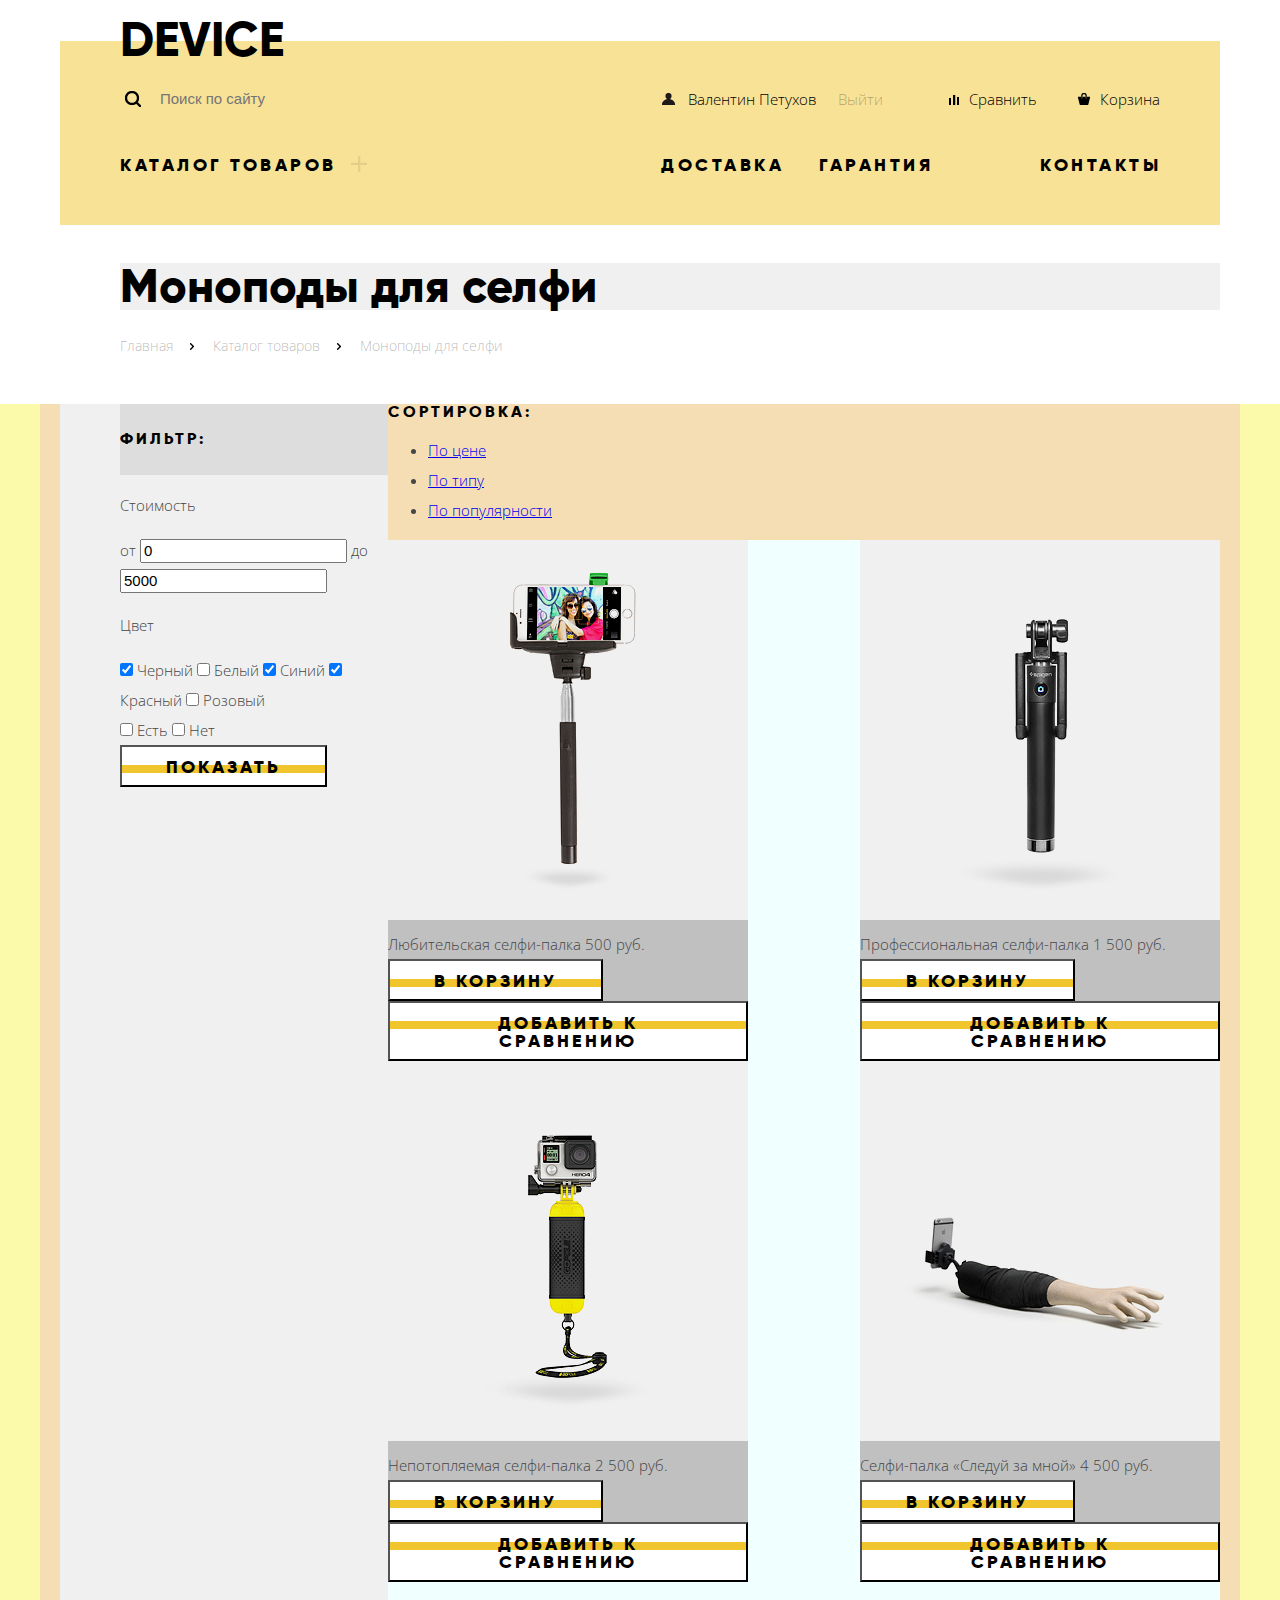
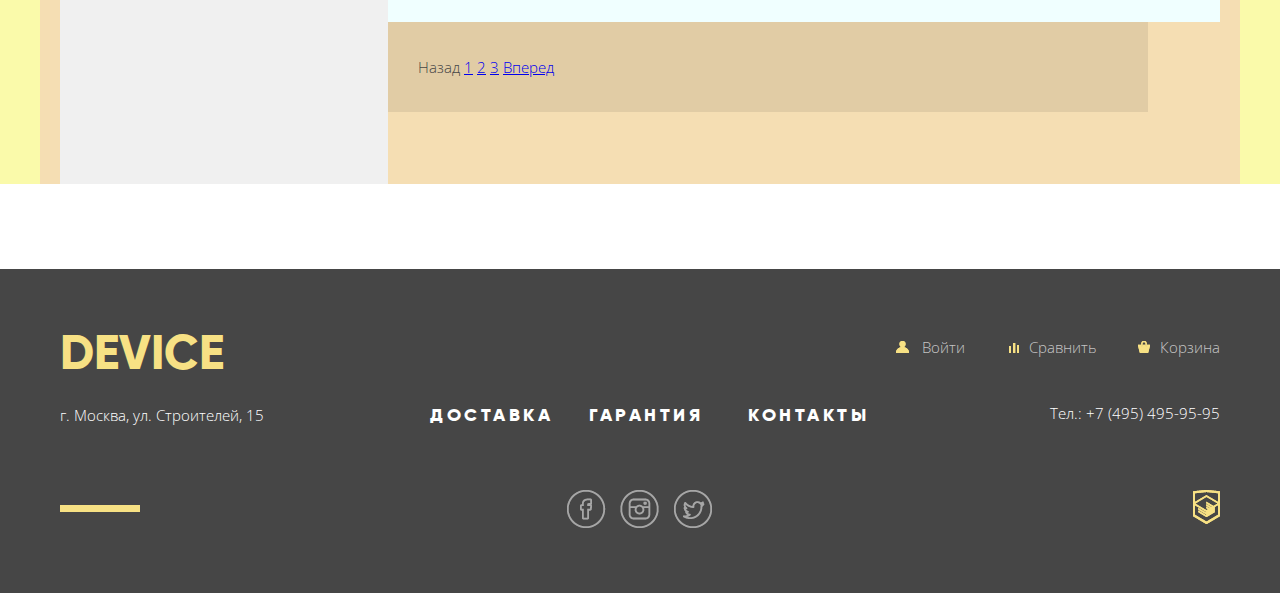
==== commit e8d3da43: "оформлен хедер в каталоге" ====
--- a/catalog.html
+++ b/catalog.html
@@ -10,80 +10,79 @@
   <body>
     <div class="content-wrapper">
       <header class="page-header">
-
-          <nav class="main-navigation">
-            <div class="header-logo"><a class="header-logo__link" href="index.html">Device</a></div>
-            <ul class="top-menu">
-              <li class="search-block">
-                <form action="post" class="header-search">
-                  <input type="search" name="search" id="search-field">
-                  <label for="search-field">Поиск по сайту</label>
-                  <button class="btn-search">Найти</button>
-                </form>
-              </li>
-              <li class="user-block">
-                <a href="#">Валентин Петухов</a>
-                <a href="#">Войти</a>
-              </li>
-              <li class="compare-block">
-                <a href="#">Сравнить</a>
-              </li>
-              <li class="basket-block">
-                <a href="#">Корзина</a>
-              </li>
-            </ul>
-            <ul class="bottom-menu">
-              <li>
-                <a href="#">Каталог товаров</a>
-                <div class="sub-menu-container">
-                  <ul class="sub-menu-1">
-                    <li>
-                       <a href="#">Виртуальная реальность</a>
-                    </li>
-                    <li>
-                      <a href="#">Моноподы для селфи</a>
-                    </li>
-                    <li>
-                      <a href="#">Экшн-камеры</a>
-                    </li>
-                  </ul>
-                  <ul class="sub-menu-2">
-                    <li>
-                      <a href="#">Фитнесс-браслеты</a>
-                    </li>
-                    <li>
-                      <a href="#">Умные часы</a>
-                    </li>
-                  </ul>
-                  <ul class="sub-menu-3">
-                    <li>
-                      <a href="#">Квадрокоптеры</a>
-                    </li>
-                  </ul>
-                </div>   
-              </li>
-              <li>
-                <a href="#">Доставка</a>
-              </li>
-              <li>
-                <a href="#">Гарантия</a>
-              </li>
-              <li>
-                <a href="#">Контакты</a>
-              </li>
-            </ul>
-          </nav>
+        <nav class="main-navigation">
+          <div class="header-logo"><a class="header-logo__link" href="index.html">Device</a></div>
+          <ul class="top-menu">
+            <li class="search-block">
+              <form action="get" class="header-search">
+              <label for="search-field"></label>
+                <input type="search" name="search" id="search-field" placeholder="Поиск по сайту">
+                <button class="btn-search">Найти</button>
+              </form>
+            </li>
+            <li class="user-block">
+              <a class="user-block__link user-block__link_login" href="#">Валентин Петухов</a>
+              <a class="user-block__link user-block__link_logout" href="#">Выйти</a>
+            </li>
+             <li class="compare-block">
+              <a class="compare-block__link" href="#">Сравнить</a>
+            </li>
+            <li class="basket-block">
+              <a class="basket-block__link" href="♯">Корзина</a>
+            </li>
+          </ul>
+          <ul class="bottom-menu">
+            <li class="menu-catalog">
+              <a class="menu-catalog__link" href="catalog.html">Каталог товаров</a>
+              <div class="sub-menu-container">
+                <ul class="sub-menu-1">
+                  <li>
+                     <a href="#">Виртуальная реальность</a>
+                  </li>
+                  <li>
+                    <a href="#">Моноподы для селфи</a>
+                  </li>
+                  <li>
+                    <a href="#">Экшн-камеры</a>
+                  </li>
+                </ul>
+                <ul class="sub-menu-2">
+                  <li>
+                    <a href="#">Фитнесс-браслеты</a>
+                  </li>
+                  <li>
+                    <a href="#">Умные часы</a>
+                  </li>
+                </ul>
+                <ul class="sub-menu-3">
+                  <li>
+                    <a href="#">Квадрокоптеры</a>
+                  </li>
+                </ul>
+              </div>   
+            </li>
+            <li  class="menu-delivery">
+              <a href="#">Доставка</a>
+            </li>
+            <li class="menu-guarantee">
+              <a href="#">Гарантия</a>
+            </li>
+            <li  class="menu-contacts">
+              <a href="#">Контакты</a>
+            </li>
+          </ul>
+        </nav>
       </header>
-      <h1>Моноподы для селфи</h1>
+      <h1 class="inner-title">Моноподы для селфи</h1>
       <ul class="breadcrumbs">
         <li class="breadcrumbs__item">
-          <a href="#">Главная</a>
+          <a class="breadcrumbs__link" href="#">Главная</a>
         </li>
         <li class="breadcrumbs__item">
-          <a href="#">Каталог товаров</a>
+          <a class="breadcrumbs__link" href="#">Каталог товаров</a>
         </li>
-        <li class="breadcrumbs__item">
-          <a href="#">Моноподы для селфи</a>
+        <li class="breadcrumbs__item breadcrumbs__item_active">
+          <a class="breadcrumbs__link">Моноподы для селфи</a>
         </li>
       </ul>
     </div>
@@ -92,7 +91,7 @@
       <div class="catalog-container">
 
         <div class="filter-aside">
-          <div class="filter-title">Фильтр</div>
+          <p class="filter-aside__title">Фильтр:</p>
           <form class="filter-form" action="get">
             <div class="filter-value">
               <p>Стоимость</p>
@@ -139,7 +138,7 @@
 
         <div class="assortment">
           <div class="filter-sort">
-            <p>Сортировка</p>
+            <p class="filter-sort__title">Сортировка:</p>
             <ul class="filter-types">
               <li>
                 <a class="filter-types__item filter-types__item_active" href="#">По цене</a>
@@ -210,42 +209,42 @@
     <footer class="page-footer">
       <div class="content-wrapper">
         <nav class="footer-nav">
-          <div class="footer-logo">Device</div>
+          <div class="footer-logo"><a class="footer-logo__link">Device</a></div>
           <ul class="footer-menu">
-            <li>
-              <a href="#">Войти</a>
-            </li>
-            <li>
-              <a href="#">Сравнить</a>
-            </li>
-            <li>
-              <a href="#">Корзина</a>
+            <li class="user-block">
+              <a class="user-block__link" href="#">Войти</a>
+            </li>
+            <li class="compare-block">
+              <a class="compare-block__link" href="#">Сравнить</a>
+            </li>
+            <li class="basket-block">
+              <a class="basket-block__link" href="#">Корзина</a>
             </li>
           </ul>
         </nav>
         <div class="footer-middle">
           <p class="address">г. Москва, ул. Строителей, 15</p>
           <ul class="footer-service">
-            <li>
-              <a href="#">Доставка</a>
-            </li>
-            <li>
-              <a href="#">Гарантия</a>
-            </li>
-            <li>
-              <a href="#">Контакты</a>
+            <li class="footer-service-item footer-service-item_1">
+              <a class="footer-service-item__link footer-service-item__link_1" href="#">Доставка</a>
+            </li>
+            <li class="footer-service-item footer-service-item_1">
+              <a class="footer-service-item__link footer-service-item__link_2" href="#">Гарантия</a>
+            </li>
+            <li class="footer-service-item footer-service-item_1">
+              <a class="footer-service-item__link footer-service-item__link_2" href="#">Контакты</a>
             </li>
           </ul>
           <p class="phone">Тел.: +7 (495) 495-95-95</p>
         </div>
         <div class="footer-bottom">
           <div class="footer-social">
-            <a href="#"><span class="visually-hidden">Фейсбук</span></a>
-            <a href="#"><span class="visually-hidden">Инстаграмм</span></a>
-            <a href="#"><span class="visually-hidden">Твиттер</span></a>
+            <a class="footer-social__link footer-social__link_fb" href="#"><span class="visually-hidden">Фейсбук</span></a>
+            <a class="footer-social__link footer-social__link_inst" href="#"><span class="visually-hidden">Инстаграмм</span></a>
+            <a class="footer-social__link footer-social__link_tw" href="#"><span class="visually-hidden">Твиттер</span></a>
           </div>
           <div class="footer-copyright">
-            <a href="https://htmlacademy.ru/"><span class="visually-hidden">Htmlacademy.ru</span></a>
+            <a class="footer-copyright__link" href="https://htmlacademy.ru/"><span class="visually-hidden">Htmlacademy.ru</span></a>
           </div>
         </div>
       </div>
--- a/css/style.css
+++ b/css/style.css
@@ -34,6 +34,11 @@
   font-style: normal;
 }
 
+img {
+  width: 100%;
+  height: auto;
+}
+
 .visually-hidden {
   position: absolute;
   width: 1px;
@@ -43,6 +48,34 @@
   border: 0;
   clip: rect(0, 0, 0, 0);
   overflow: hidden;
+}
+
+.btn {
+  padding-left: 44px;
+  padding-right: 44px;
+  padding-top: 11px;
+  padding-bottom: 9px;
+  font-size: 18px;
+  line-height: 18px;
+  font-family: "GilroyExtraBold", "Arial", sans-serif;
+  color: #000000;
+  text-transform: uppercase;
+  text-decoration: none;
+  letter-spacing: 3px;
+  background-image: linear-gradient(#ffffff, #ffffff 18px, #f0c52e 18px, #f0c52e 26px, #ffffff 26px, #ffffff);
+  /*background-color: #f0c52e;*/
+  /*background-size: 2px;*/
+}
+
+.btn:hover {
+  background-image: none;
+  background-color: #f0c52e;
+}
+
+.btn:active {
+  background-image: none;
+  background-color: #f0c52e;
+  color: rgba(0, 0, 0, 0.3);
 }
 
 .content-wrapper,
@@ -55,9 +88,10 @@
 .page-header {
   padding-right: 60px;
   padding-left: 60px;
-  padding-bottom: 33px;
+  padding-bottom: 45px;
+  padding-top: 16px;
   /*background-color: rgba(240, 197, 46, 0.5);*/
-  background-image: linear-gradient(#ffffff, #ffffff 25px, rgba(240, 197, 46, 0.6) 25px, rgba(240, 197, 46, 0.6));
+  background-image: linear-gradient(#ffffff, #ffffff 41px, rgba(240, 197, 46, 0.5) 41px, rgba(240, 197, 46, 0.5));
 }
 
 .header-logo__link {
@@ -67,6 +101,14 @@
   color: #000000;
   text-transform: uppercase;
   text-decoration: none;
+}
+
+.header-logo__link:hover {
+  color: #464646;
+}
+
+.header-logo__link:active {
+  color: #666666;
 }
 
 .page-header .top-menu {
@@ -108,6 +150,7 @@
 .search-block input[type="search"]:focus {
   color: #000000;
   border-bottom: 2px solid #000000;
+  outline: 0;
 }
 
 label[for="search-field"] {
@@ -127,7 +170,7 @@
   background-repeat: no-repeat;
 }
 
-.user-block {
+.top-menu .user-block {
   width: 270px;
   padding-top: 7px;
   padding-left: 28px;
@@ -148,27 +191,43 @@
   /*background-color: khaki;*/
 }
 
-.user-block a,
-.compare-block a,
-.basket-block a {
+.user-block__link,
+.compare-block__link,
+.basket-block__link {
   position: relative;
 }
 
-.user-block a:hover,
-.compare-block a:hover,
-.basket-block a:hover {
+.top-menu .user-block__link_logout {
+  color: rgba(0, 0, 0, 0.3);
+  /*background-color: pink;*/
+}
+
+.user-block__link_login {
+  margin-right: 18px;
+}
+
+.top-menu .user-block__link:hover,
+.top-menu .compare-block__link:hover,
+.top-menu .basket-block__link:hover {
   opacity: 0.6;
 }
 
-.user-block a:active,
-.compare-block a:active,
-.basket-block a:active {
-  opacity: 0.3;
-}
-
-.user-block a::before,
-.compare-block a::before,
-.basket-block a::before {
+
+.top-menu .user-block__link:active,
+.top-menu .compare-block__link:active,
+.top-menu .basket-block__link:active {
+  opacity: 0.3;
+}
+
+.user-block__link:active,
+.compare-block__link:active,
+.basket-block__link:active {
+  opacity: 0.3;
+}
+
+.user-block__link::before,
+.compare-block__link::before,
+.basket-block__link::before {
   content: "";
   position: absolute;
   top: 4px;
@@ -179,31 +238,31 @@
   background-image: url("../img/sprites.png");
 }
 
-.user-block a::before {
+.top-menu .user-block__link:not(.user-block__link_logout)::before {
   left: -26px;
   background-position: -20px -1315px;
 }
 
-.compare-block a::before {
+.top-menu .compare-block__link::before {
   top: 6px;
   left: -20px;
   background-position: -20px -861px;
 }
 
-.basket-block a::before {
+.top-menu .basket-block__link::before {
   left: -22px;
   background-position: -20px -116px;
 }
 
-.user-block a:hover::before,
-.compare-block a:hover::before,
-.basket-block a:hover::before {
+.top-menu .user-block__link:hover::before,
+.top-menu .compare-block__link:hover::before,
+.top-menu .basket-block__link:hover::before {
   opacity: 0.6;
 }
 
-.user-block a:active::before,
-.compare-block a:active::before,
-.basket-block a:active::before {
+.user-block__link:active::before,
+.compare-block__link:active::before,
+.basket-block__link:active::before {
   opacity: 0.3;
 }
 
@@ -297,17 +356,11 @@
   opacity: 0.3;
 }
 
-
-/* .page-header .sub-menu {
-  display: flex;
-  flex-wrap: wrap;
-  background-color: pink;
-} */
-
 .sub-menu-container {
   position: absolute;
   top: 60px;
   left: -60px;
+  z-index: 20;
   /*visibility: visible;*/
   visibility: hidden;
   display: flex;
@@ -362,19 +415,59 @@
   /*background-color: grey;*/
 }
 
+
+                                        /*стилизация слайдера на главной*/
 .slider {
   position: relative;
+  margin-bottom: 92px;
+  /*background-color: tan;*/
+  background-image: linear-gradient(rgba(240, 197, 46, 0.5), rgba(240, 197, 46, 0.5) 126px, #ffffff 126px, #ffffff);
+}
+
+.slider::before {
+  content: "";
+  position: absolute;
+  top: 52px;
+  left: 600px;
+  width: 100px;
+  height: 7px;
+  background-color: #ffffff;
+  /*background-color: red;*/
 }
 
 .slider-controls {
   position: absolute;
+  top: 343px;
+  right: 60px;
+  width: 120px;
+  height: 10px;
+  text-align: center;
+  background-color: #40ffff;
+}
+
+.slider-controls input {
+  display: none;
+}
+
+.slider-controls label {
   display: inline-block;
-  width: 120px;
-  background-color: #40ffff;
+  width: 10px;
+  height: 10px;
+  margin-right: 20px;
+  border-radius: 50%;
+  background-color: #ffffff;
+  border: 3px solid #000000;
+  vertical-align: top;
+}
+
+.slider-controls label:last-of-type {
+  margin-right: 0;
 }
 
 .slider .slide {
   display: none;
+  min-height: 486px;
+  /*background-color: violet;*/
 }
 
 .slider .slide__item1 {
@@ -383,93 +476,559 @@
 
 .slider .slider-container {
   display: flex;
-  justify-content: space-between;
+  padding-top: 17px;
+  padding-left: 20px;
+  /*justify-content: space-around;*/
 }
 
 .slider-image {
   width: 526px;
-  background-color: pink;
+  margin-right: 52px;
+  /*text-align: center;*/
+  /*background-color: pink;*/
+}
+
+.slider-image_image1 {
+  padding-left: 70px;
+}
+
+.slider-image_image2 {
+  padding-top: 10px;
+  padding-left: 95px;
+}
+
+.slider-image_image3 {
+  padding-top: 63px;
+  padding-left: 11px;
+}
+
+.slider-image__picture_picture1 {
+  width: 384px;
+}
+
+.slider-image__picture_picture2 {
+  width: 345px;
+}
+
+.slider-image__picture_picture3 {
+  width: 526px;
 }
 
 .slide-description {
+  position: relative;
   width: 510px;
-  background-color: khaki;
-}
-
-.slide-title {
+  padding-top: 77px;
+  /*background-color: #c7ffff;*/
+}
+
+.slide-description__number {
+  position: absolute;
+  right: -5px;
+  top: -18px;
+  font-family: "GilroyExtraBold", "Arial", sans-serif;
+  color: #ffffff;
+  font-size: 179px;
+  line-height: 179px;
+}
+
+.slide-description__title {
+  position: relative;
+  z-index: 1;
+  margin-bottom: 17px;
+  font-size: 47px;
+  line-height: 57px;
+  color: #000000;
+  font-family: "GilroyExtraBold", "Arial", sans-serif;
+  letter-spacing: 0.9px;
+}
+
+.slide-description__text {
+  margin-bottom: 48px;
+}
+
+.slide-description__text_text1 {
+  width: 479px;
+}
+
+.slide-description__text_text2 {
+  width: 446px;
+}
+
+.slide-features {
+  display: flex;
+  width: 480px;
+  margin: 0;
+  padding: 0;
+  list-style: none;
+}
+
+.slide-features li {
+  width: 160px;
+  margin-top: 61px;
+  /*background-color: #ffffa9;*/
+}
+
+.slide-features li:nth-of-type(2) {
+  width: 140px;
+}
+
+.slide-features p {
+  margin: 0;
+  margin-bottom: 8px;
+  padding: 0;
+  font-family: "GilroyLight", "Arial", sans-serif;
+  font-size: 36px;
+  line-height: 36px;
+  color: #000000;
+}
+
+.slide-features span {
+  font-size: 13px;
+}
+/*////////////////////////////////////////////////////////оформление раздела popular*/
+.popular {
+  display: flex;
+  justify-content: space-between;
+  margin-bottom: 83px;
+  /*background-color: grey;*/
+}
+
+.popular_item {
+  width: 160px;
+  padding-top: 197px;
+}
+
+.popular_item__link {
+  position: relative;
+  display: inline-block;
+  width: 126px;
+  font-family: "GilroyExtraBold", "Arial", sans-serif;
+  font-size: 18px;
+  line-height: 22px;
+  color: #000000;
+  text-decoration: none;
+  vertical-align: top;
+  /*background-color: plum;*/
+}
+
+.popular_item__link::before {
+  content: "";
+  position: absolute;
+  width: 160px;
+  height: 160px;
+  top: -195px;
+  left: 0;
+  background-color: rgba(240, 197, 46, 0.5);
+
+}
+
+.popular_item__link::after {
+  content: "";
+  position: absolute;
+  width: 160px;
+  height: 160px;
+  top: -195px;
+  left: 0;
+  background-repeat: no-repeat;
+  background-position: center;
+}
+
+.popular_item__link_1::after {
+  background-image: url("../img/virtual.png");
+}
+
+.popular_item__link_2::after {
+  background-image: url("../img/monopods.png");
+  background-position: center bottom;
+} 
+
+.popular_item__link_3::after {
+  background-image: url("../img/camera.png");
+}
+
+.popular_item__link_4::after {
+  background-image: url("../img/bracelet.png");
+}
+
+.popular_item__link_5::after {
+  background-image: url("../img/watch.png");
+}
+
+.popular_item__link_6::after {
+  background-image: url("../img/quadrupter.png");
+}
+
+.popular_item__link:hover::before {
+  background-color: #f0c52e;
+}
+
+.popular_item__link:active::before {
+  background-color: #f0c52e;
+}
+
+.popular_item__link:active::after {
+  opacity: 0.3;
+}
+
+.popular_item__link:active {
+  opacity: 0.3;
+}
+
+/*///////////////////////////////////////////оформление второго слайдера */
+
+.service {
+  background-color: #e5e5e5;
+  margin-bottom: 70px;
+}
+
+.service-container {
+  display: flex;
+  min-width: 1200px;
+  margin: 0 auto;
+  padding-top: 55px;
+  padding-right: 20px;
+  padding-left: 20px;
+  padding-bottom: 70px;
+  /*justify-content: space-between;*/
+  /*background-color: khaki;*/
+}
+
+.service-slides {
+  width: 720px;
+  /*background-color: tan;*/
+}
+
+.service-slide {
+  display: none;
+  padding-top: 21px;
+  padding-bottom: 60px;
+  background-repeat: no-repeat;
+  /*background-color: pink;*/
+}
+
+.service-slide_2 {
+  display: block;
+}
+
+.service-slide_1 {
+  background-image: url("../img/delivery-slide.png");
+  background-position: 560px 10px;
+}
+
+.service-slide_2 {
+  background-image: url("../img/warranty-slide.png");
+  background-position: 544px 5px;
+}
+
+.service-slide_3 {
+  background-image: url("../img/credit-slide.png");
+  background-position: 534px 5px;
+}
+
+.service-controls {
+  width: 284px;
+  margin-right: 118px;
+}
+
+.service-menu {
+  position: relative;
+  padding: 0;
+  padding-top: 25px;
+  margin: 0;
+  list-style: none;
+  /*background-color: #fffaaa;*/
+}
+
+.service-menu::after {
+  content: "";
+  position: absolute;
+  top: -55px;
+  right: 0;
+  width: 7px;
+  height: 319px;
+  background-color: #000000;
+}
+
+.service-menu__item {
+  display: block;
+  width: 278px;
+  margin-bottom: 26px;
+  /*text-align: left;*/
+  /*text-align: center;*/
+  /*background-color: plum;*/
+}
+
+.service-menu__link {
+  display: inline-block;
+  width: 160px;
+  padding-left: 0;
+  padding-right: 0;
+  padding-left: 7px;
+  padding-top: 11px;
+  padding-bottom: 10px;
+  vertical-align: top;
+  text-align: center;
+  color: #000000;
+  text-decoration: none;
+  /*letter-spacing: 3.2px;*/
+  background-image: linear-gradient(#ffffff, #ffffff 16px, #f0c52e 16px, #f0c52e 24px, #ffffff 24px, #ffffff);
+}
+
+.service-menu .active,
+.service-menu__link:active {
+  color: #f7e184;
+  background-image: none;
+  background-color: #000000;
+}
+
+.service-slide__title {
+  margin: 0;
+  margin-bottom: 31px;
+  padding: 0;
+  font-family: "GilroyExtraBold", "Arial", sans-serif;
   font-size: 47px;
   line-height: 47px;
   color: #000000;
-  font-family: "GilroyExtraBold", "Arial", sans-serif;
-}
-
-.slide-features {
-  display: flex;
-}
-
-.popular {
+  /*background-color: green;*/
+}
+
+.service-slide__description_1 {
+  width: 426px;
+}
+
+.service-slide__description_2 {
+  width: 437px;
+}
+
+.service-slide__description_3 {
+  width: 425px;
+}
+
+/*////////////////////оформление раздела бренды*/
+
+.brands {
   display: flex;
   justify-content: space-between;
-  background-color: grey;
-}
-
-.popular__item {
-  width: 160px;
-  padding-top: 197px;
-}
-
-.service-container {
-  display: flex;
-  justify-content: space-between;
-}
-
-
-.service-slide {
-  display: none;
-}
-
-.service-slide_1 {
-  display: block;
-}
-
-.service-controls {
-  width: 284px;
-}
-
-.service-slides {
-  width: 720px;
-}
-
-.brands {
-  display: flex;
-  justify-content: space-between;
-  background-color: tan;
+  margin-bottom: 63px;
+  padding-top: 23px;
+  padding-bottom: 23px;
+  /*background-color: tan;*/
 }
 
 .brands__item {
   width: 260px;
-}
+  /*opacity: 0.2;*/
+}
+
+.brands__item img {
+  filter: grayscale(1);
+  opacity: 0.2;
+}
+
+.brands__item:hover img {
+  filter: grayscale(0);
+  opacity: 1;
+}
+
+/*///////////////////////оформление раздела info*/
 
 .info {
   display: flex;
   justify-content: space-between;
-  background-color: grey;
+  padding-top: 52px;
+  /*background-color: #faf0ca;*/
 }
 
 .info .about-us {
+  position: relative;
   width: 480px;
 }
 
+.about-us__title,
+.contacts__title {
+  margin: 0;
+  margin-bottom: 44px;
+  padding: 0;
+  font-size: 47px;
+  line-height: 47px;
+  font-family: "GilroyExtraBold", "Arial, sans-serif";
+  color: #000000;
+}
+
+.about-us__description,
+.contacts__info {
+  margin: 0;
+  /*margin-top: 10px;*/
+  margin-bottom: 30px;
+  padding: 0;
+}
+
+.about-us__description {
+  width: 475px;
+}
+
+.about-us .transport {
+  margin: 0;
+  margin-top: 65px;
+  margin-bottom: 60px;
+  padding: 0;
+  list-style: none;
+}
+
+.about-us .transport__item {
+  position: relative;
+  padding-left: 36px;
+  color: #000000;
+  font-size: 16px;
+  line-height: 40px;
+  font-family: "GilroyExtraBold", "Arial", sans-serif;
+}
+
+.about-us .transport__item::before {
+  content: "";
+  position: absolute;
+  top: 15px;
+  left: 0;
+  width: 10px;
+  height: 10px;
+  background-color: #ffffff;
+  border-radius: 50%;
+  border: 3px solid #000000;
+  opacity: 0.3;
+}
+
+.about-us__btn {
+  padding-left: 22px;
+  padding-right: 22px;
+}
+
+.contacts__info {
+  width: 511px;
+}
+
+.contacts-map {
+  width: 560px;
+  height: 222px;
+  margin-top: 40px;
+  margin-bottom: 67px;
+}
+
 .info .contacts {
+  position: relative;
   width: 560px;
+}
+
+.contacts__btn {
+  border: none;
+  padding-right: 40px;
+  padding-left: 40px;
+} 
+
+.info .about-us::before,
+.info .contacts::before {
+  content: "";
+  position: absolute;
+  top: -53px;
+  left: 0;
+  width: 80px;
+  height: 7px;
+  background-color: #000000;
+} 
+
+/*?////////////////////////////////////////////////оформление внутренней страницы*/
+
+.inner-title {
+  margin: 0;
+  margin-left: 60px;
+  margin-top: 38px;
+  padding: 0;
+  color: #000000;
+  font-size: 47px;
+  line-height: 47px;
+  font-family: "GilroyExtraBold", "Arial", sans-serif;
+  background-color: rgba(70, 70, 70, 0.08);
+}
+
+.breadcrumbs {
+  margin: 0;
+  margin-left: 60px;
+  margin-top: 18px;
+  padding: 0;
+  list-style: none;
+}
+
+.breadcrumbs__item {
+  position: relative;
+  display: inline;
+  margin-right: 36px;
+}
+
+.breadcrumbs__item:not(.breadcrumbs__item_active)::after {
+  position: absolute;
+  content: "";
+  top: 8px;
+  right: -17px;
+  width: 4px;
+  height: 7px;
+  background-image: url("../img/sprites.png");
+  background-repeat: no-repeat;
+  background-position: -20px -20px;
+  background-color: transparent;
+}
+
+.breadcrumbs__link {
+  font-size: 14px;
+  line-height: 36px;
+  color: rgba(0, 0, 0, 0.3);
+  text-decoration: none;
+}
+
+.catalog-wrapper {
+  margin-top: 40px;
+  background-color: #fafaaa;
 }
 
 .catalog-container {
   width: 1200px;
   padding: 0 20px;
+  /*padding-top: 0;*/
+  /*padding-bottom: 0;*/
+  /*padding-right: 60;*/
+  /*padding-left: 80px;*/
   margin: 0 auto;
   display: flex;
   background-color: wheat;
+}
+
+/*/////////////////////оформление боковой панели с фильтром*/
+
+.filter-aside {
+  width: 328px;
+  padding-left: 60px;
+  background-color: #f0f0f0;
+  
+}
+
+.filter-aside__title,
+.filter-sort__title {
+  margin: 0;
+  padding: 0;
+  font-size: 16px;
+  line-height: 16px;
+  color: #000000;
+  font-family: "GilroyExtraBold", "Arial", sans-serif;
+  text-transform: uppercase;
+  letter-spacing: 3px;
+}
+
+.filter-aside__title {
+  padding-top: 27px;
+  padding-bottom: 28px;
+  background-color: #dddddd;
+}
+
+.assortment {
+  width: 832px;
 }
 
 .catalog {
@@ -494,56 +1053,399 @@
   /*background-color: red;*/
 }
 
+/*////////////////////////////////оформление футера*/
+
 .page-footer {
-  background-color: plum;
-}
-
-.footer-nav {
-  display: flex;
-  justify-content: space-between;
-  background-color: salmon;
+  margin-top: 85px;
+  padding-top: 60px;
+  color: #ffffff;
+  background-color: #464646;
 }
 
 .footer-logo {
   width: 165px;
 }
 
+.footer-logo__link {
+  color: #f7e184;
+  font-size: 48px;
+  line-height: 48px;
+  text-transform: uppercase;
+  font-family: "GilroyExtraBold", "Arial", sans-serif;
+  text-decoration: none;
+}
+
+.footer-logo__link:hover {
+  color: #f0c52e;
+}
+
+.footer-logo__link:active {
+  color: #f0c52e;
+  opacity: 0.3;
+}
+
+.footer-nav {
+  display: flex;
+  justify-content: space-between;
+  /*align-items: flex-start;*/
+  /*background-color: tomato;*/
+}
+
 .footer-menu {
+  display: flex;
+  justify-content: flex-end;
   width: 360px;
+  padding: 0;
+  margin: 0;
+  list-style: none;
+  /*background-color: tan;*/
+}
+
+.footer-menu .user-block {
+  width: 100px;
+  padding-top: 3px;
+  padding-left: 32px;
+  /*background-color: plum;*/
+}
+
+.footer-menu a {
+  color: rgba(255, 255, 255, 0.7);
+  text-decoration: none;
+}
+
+.footer-menu a:hover {
+  color: rgba(255, 255, 255, 1);
+}
+
+.footer-menu .compare-block {
+  padding-top: 3px;
+}
+
+.footer-menu .basket-block {
+  padding-top: 3px;
+}
+
+.footer-menu .user-block__link::before {
+  left: -26px;
+  background-position: -20px -1419px;
+}
+
+.footer-menu .compare-block__link::before {
+  top: 6px;
+  left: -20px;
+  background-position: -20px -961px;
+}
+
+.footer-menu .basket-block__link::before {
+  left: -22px;
+  background-position: -20px -220px;
+}
+
+.footer-menu .user-block__link:hover::before {
+  left: -26px;
+  background-position: -20px -1367px;
+}
+
+.footer-menu .compare-block__link:hover::before {
+  top: 6px;
+  left: -20px;
+  background-position: -20px -911px;
+}
+
+.footer-menu .basket-block__link:hover::before {
+  left: -22px;
+  background-position: -20px -168px;
+}
+
+.footer-menu .user-block__link:active::before {
+  left: -26px;
+  background-position: -20px -1367px;
+  opacity: 0.3;
+}
+
+.footer-menu .compare-block__link:active::before {
+  top: 6px;
+  left: -20px;
+  background-position: -20px -911px;
+  opacity: 0.3;
+}
+
+.footer-menu .basket-block__link:active::before {
+  left: -22px;
+  background-position: -20px -168px;
+  opacity: 0.3;
 }
 
 .footer-middle {
   display: flex;
-  justify-content: space-between;
-  background-color: linen;
+  /*justify-content: space-between;*/
+  padding-top: 22px;
+  padding-bottom: 30px;
+  /*background-color: grey;*/
 }
 
 .footer-middle .address {
-  width: 202px;
+  width: 210px;
+  margin: 0;
+  margin-right: 160px;
+  padding: 0;
+  /*background-color: #fa00f0;*/
 }
 
 .footer-middle .footer-service {
+  display: flex;
+  /*justify-content: space-between;*/
   width: 450px;
+  margin: 0;
+  padding: 0;
+  list-style: none;
+  /*background-color: salmon;*/
+}
+
+.footer-service-item__link {
+  color: #ffffff;
+  font-size: 18px;
+  line-height: 18px;
+  font-family: "GilroyExtraBold", "Arial", sans-serif;
+  text-transform: uppercase;
+  text-decoration: none;
+  letter-spacing: 3.5px;
+}
+
+.footer-service-item__link_1 {
+  margin-right: 36px;
+}
+
+.footer-service-item__link_2 {
+  margin-right: 45px;
+}
+
+.footer-service-item__link:hover {
+  opacity: 0.6;
+}
+
+.footer-service-item__link:active {
+  opacity: 0.3;
 }
 
 .footer-middle .phone {
-  width: 163px;
+  width: 170px;
+  margin: 0;
+  margin-top: -2px;
+  padding: 0;
+  margin-left: auto;
+  /*background-color: gray;*/
 }
 
 .footer-bottom {
   display: flex;
-  background-color: silver;
-}
+  padding-top: 30px;
+  padding-bottom: 65px;
+  /*background-color: silver;*/
+}
+
+.footer-social {
+  position: relative;
+  display: flex;
+  justify-content: space-around;
+  width: 160px;
+  margin-left: 500px;
+}
+
+.footer-social::before {
+  content: "";
+  position: absolute;
+  top: 15px;
+  left: -500px;
+  width: 80px;
+  height: 7px;
+  background-color: #f7e184;
+}
+
+.footer-social__link {
+  width: 39px;
+  height: 38px;
+  background-image: url("../img/sprites.png");
+  background-repeat: no-repeat;
+  background-color: transparent;
+  /*background-color: red;*/
+
+  opacity: 0.7;
+}
+
+.footer-social__link_fb {
+  background-position: -20px -1011px;
+}
+
+.footer-social__link_inst {
+  background-position: -20px -1237px;
+}
+
+.footer-social__link_tw {
+   background-position: -20px -1960px;
+}
+
+.footer-social__link:hover {
+  opacity: 1;
+}
+
+.footer-social__link:active {
+  opacity: 0.3;
+}
+
+.footer-copyright {
+  width: 27px;
+  margin-left: auto;
+}
+
+.footer-copyright__link {
+  display: inline-block;
+  width: 27px;
+  height: 34px;
+  vertical-align: top;
+  background-image: url("../img/sprites.png");
+  background-color: transparent;
+  background-repeat: no-repeat;
+  background-position: -20px -1163px;
+}
+
+.footer-copyright__link:hover {
+  background-position: -20px -1089px;
+}
+
+.footer-copyright__link:active {
+  background-position: -20px -1089px;
+  opacity: 0.3;
+}
+
+/*////////////////////оформление формы обратной связи*/
 
 .modal-feedback {
+  position: fixed;
+  /*display: block;*/
   display: none;
+  top: 50%;
+  left: 50%;
+  margin-top: -276px;
+  /*position: relative;*/
+  margin-left: -480px;
   width: 960px;
   min-height: 553px;
   padding-right: 100px;
   padding-left: 100px;
-  padding-top: 95px;
+  padding-top: 93px;
   padding-bottom: 95px;
-  background-color: khaki;
+  color: #000000;
+  background-color: #ffffff;
+  /*background-color: #fffaaa;*/
+  box-shadow: 0 10px 20px rgba(4, 6, 6, 0.2);
+}
+
+.modal-feedback label {
+  font-size: 18px;
+  line-height: 18px;
+/*  color: #000000;*/
+  font-family: "GilroyExtraBold", "Arial", sans-serif;
+}
+
+.modal-feedback input {
+  width: 360px;
+  padding-left: 19px;
+  padding-right: 20px;
+  padding-top: 16px;
+  padding-bottom: 15px;
+  font-size: 14px;
+  line-height: 18px;
+  color: rgba(70, 70, 70, 0.4);
+  background-color: #f3f3f3;
+  border: 3px solid #f3f3f3;
+}
+
+.modal-feedback input:hover {
+  background-color: #ededed;
+  border: 3px solid #ededed;
+}
+
+.modal-feedback input:focus {
+  color: #464646;
+  background-color: #ffffff;
+  border: 3px solid #cbcbcb;
+  /*opacity: 0.5;*/
+}
+
+.modal-feedback input:invalid {
+  background-color: #ffdada;
+  border: 3px solid #ffdada;
+
+}
+
+.modal-feedback textarea {
+  width: 760px;
+  min-height: 156px;
+  margin-bottom: 41px;
+  padding-left: 20px;
+  padding-right: 20px;
+  padding-top: 16px;
+  padding-bottom: 15px;
+  font-size: 14px;
+  line-height: 18px;
+  color: rgba(70, 70, 70, 0.4);
+  background-color: #f3f3f3;
+  border: none;
+}
+
+.half-width {
+  display: inline-block;
+  width: 360px;
+  margin-right: 36px;
+  margin-bottom: 33px;
+  vertical-align: top;
+}
+
+.half-width:nth-of-type(2) {
+  margin-right: 0;
+}
+
+.btn-close {
+  position: absolute;
+  top: 22px;
+  right: 22px;
+  width: 55px;
+  height: 54px;
+  background-color: #f0c52e;
+  border-radius: 50%;
+  opacity: 0.5;
+  border: none;
+}
+
+.btn-close::after {
+  content: "";
+  position: absolute;
+  top: 50%;
+  left: 50%;
+  margin-top: -11px;
+  margin-left: -11.5px;
+  width: 23px;
+  height: 22px;
+  background-image: url("../img/sprites.png");
+  background-repeat: no-repeat;
+  background-position: -20px -2038px;
+  /*background-color: red;*/
+  background-color: transparent;
+}
+
+.btn-close:hover {
+  opacity: 1;
+}
+
+.btn-close:active::after {
+  opacity: 0.3;
+}
+
+.modal-btn {
+  padding-right: 34px;
+  padding-left: 34px;
+  border: none;
 }
 
 .modal-map {
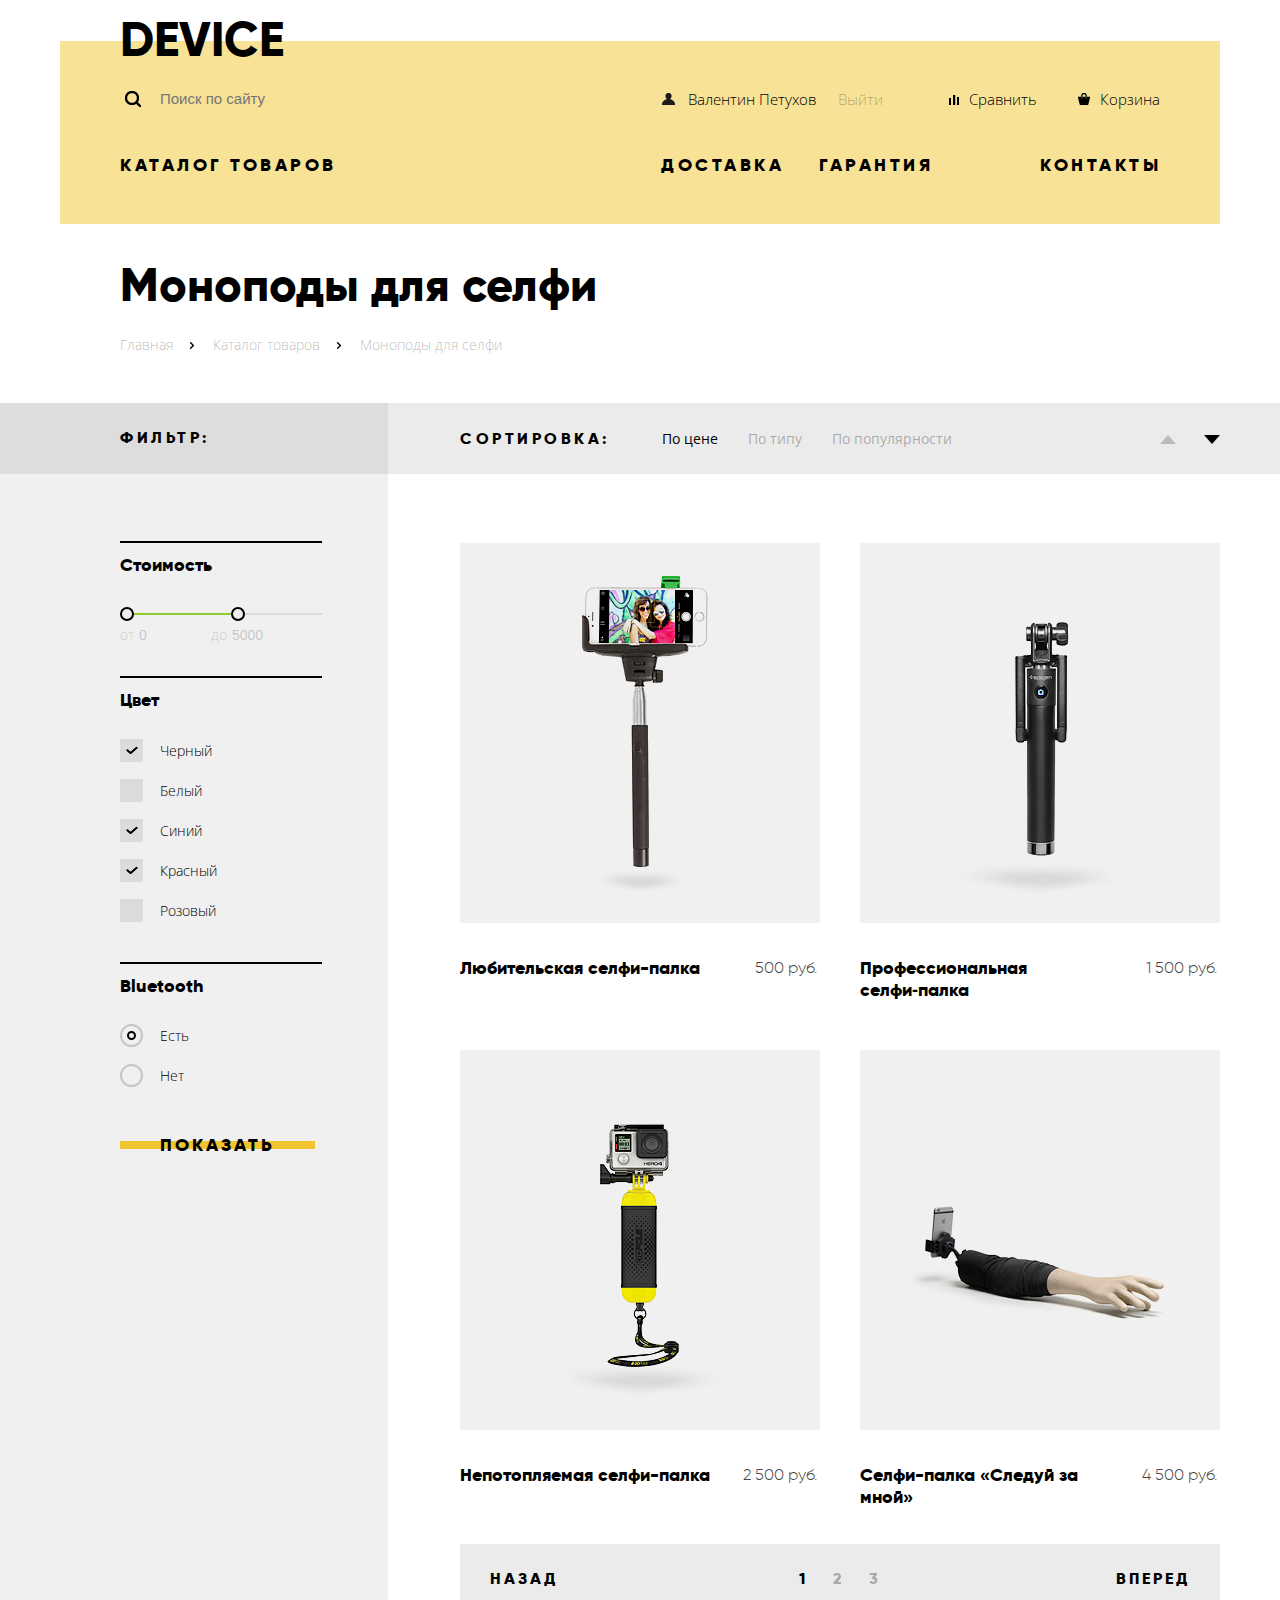
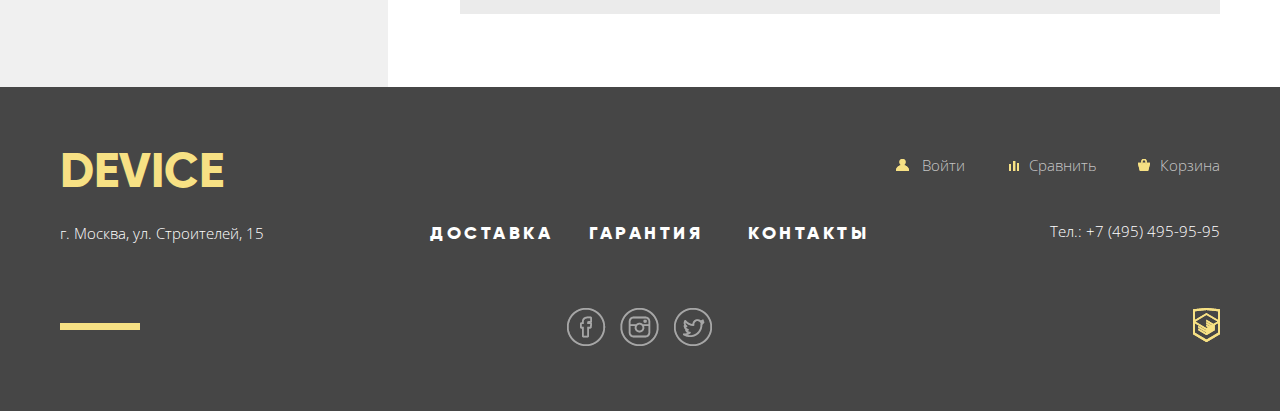
==== commit 1dce786c: "закончено оформление главной и каталога" ====
--- a/catalog.html
+++ b/catalog.html
@@ -5,7 +5,7 @@
     <title>Девайс: каталог</title>
     <link href="https://fonts.googleapis.com/css?family=Open+Sans:300,400&amp;subset=cyrillic" rel="stylesheet">
     <link href="css/normalize.css" rel="stylesheet">
-    <link href="css/style.css" rel="stylesheet">
+    <link href="css/style.min.css" rel="stylesheet">
   </head>
   <body>
     <div class="content-wrapper">
@@ -87,14 +87,38 @@
       </ul>
     </div>
 
+    <div class="header-catalog-wrapper">
+      <div class="header-catalog-container">
+        <p class="filter-aside-title">Фильтр:</p>
+        <div class="filter-sort">
+          <p class="filter-sort__title">Сортировка:</p>
+          <ul class="filter-types">
+            <li class="filter-types__item">
+              <a class="filter-types__link filter-types__link_price filter-types__link_active" href="#">По цене</a>
+            </li>
+            <li class="filter-types__item">
+              <a class="filter-types__link filter-types__link_type" href="#">По типу</a>
+            </li>
+            <li  class="filter-types__item">
+              <a class="filter-types__link filter-types__link_popularity" href="#">По популярности</a>
+            </li>
+          </ul>
+          <div class="filter-pointers">
+            <a href="#" class="filter-pointers__arrow filter-pointers__arrow_up"><span class="visually-hidden">По возрастанию</span></a>
+            <a href="#" class="filter-pointers__arrow filter-pointers__arrow_down filter-pointers__arrow_down_active"><span class="visually-hidden">По убыванию</span></a>
+          </div>
+        </div>
+      </div>
+    </div>
+
     <div class="catalog-wrapper">
       <div class="catalog-container">
 
         <div class="filter-aside">
-          <p class="filter-aside__title">Фильтр:</p>
+          
           <form class="filter-form" action="get">
             <div class="filter-value">
-              <p>Стоимость</p>
+              <p class="filter-form__title">Стоимость</p>
               <div class="range-filter">
                 <div class="range-control">
                   <div class="scale">
@@ -114,93 +138,92 @@
               </div>   
             </div>
             <div class="filter-color">
-              <p>Цвет</p>
-              <input type="checkbox" name="black" id="checkbox-1" checked>
-              <label for="checkbox-1">Черный</label>
-              <input type="checkbox" name="white" id="checkbox-2">
-              <label for="checkbox-2">Белый</label>
-              <input type="checkbox" name="blue" id="checkbox-3" checked>
-              <label for="checkbox-3">Синий</label>
-              <input type="checkbox" name="red" id="checkbox-4" checked>
-              <label for="checkbox-4">Красный</label>
-              <input type="checkbox" name="pink" id="checkbox-5">
-              <label for="checkbox-5">Розовый</label>
+              <p class="filter-form__title filter-form__title_color">Цвет</p>
+              <p class="filter-color-item">
+                <input type="checkbox" name="black" id="checkbox-1" checked>
+                <label for="checkbox-1">Черный</label>
+              </p>
+              <p class="filter-color-item">
+                <input type="checkbox" name="white" id="checkbox-2">
+                <label for="checkbox-2">Белый</label>
+              </p>
+              <p class="filter-color-item">
+                <input type="checkbox" name="blue" id="checkbox-3" checked>
+                <label for="checkbox-3">Синий</label>
+              </p>
+              <p class="filter-color-item">
+                <input type="checkbox" name="red" id="checkbox-4" checked>
+                <label for="checkbox-4">Красный</label>
+              </p>
+              <p class="filter-color-item">
+                <input type="checkbox" name="pink" id="checkbox-5">
+                <label for="checkbox-5">Розовый</label>
+              </p>
             </div>
             <div class="filter-bluetooth">
-              <input type="checkbox" name="with-bluetooth" id="with-bluetooth-field">
-              <label for="with-bluetooth-field">Есть</label>
-              <input type="checkbox" name="without-bluetooth" id="without-bluetooth-field">
-              <label for="without-bluetooth-field">Нет</label>
-            </div>
-            <button class="btn form-btn">Показать</button>
+              <p class="filter-form__title filter-form__title_bluetooth">Bluetooth</p>
+              <p class="filter-bluetooth-item">
+                <input type="radio" name="bluetooth" id="radio-1" checked>
+                <label for="radio-1">Есть</label>
+              </p>
+              <p class="filter-bluetooth-item">
+                <input type="radio" name="bluetooth" id="radio-2">
+                <label for="radio-2">Нет</label>
+              </p>
+            </div>
+            <button class="btn btn-form">Показать</button>
           </form>
         </div>
 
         <div class="assortment">
-          <div class="filter-sort">
-            <p class="filter-sort__title">Сортировка:</p>
-            <ul class="filter-types">
-              <li>
-                <a class="filter-types__item filter-types__item_active" href="#">По цене</a>
-              </li>
-              <li>
-                <a  class="filter-types__item" href="#">По типу</a>
-              </li>
-              <li>
-                <a  class="filter-types__item" href="#">По популярности</a>
-              </li>
-            </ul>
-            <div class="filter-pointers">
-              <a href="#" class="filter-pointers__arrow filter-pointers__arrow_up"><span class="visually-hidden">По возрастанию</span></a>
-              <a href="#" class="filter-pointers__arrow filter-pointers__arrow_down"><span class="visually-hidden">По убыванию</span></a>
-            </div>
-          </div>
 
           <div class="catalog">
             <div class="catalog-item">
-              <img class="catalog-item__image" src="img/item-1.jpg" width="360" height="380" alt="Любительская селфи-палка">
-              <span class="catalog-item__name">Любительская селфи-палка</span>
+              <div class="catalog-item-image"><img class="catalog-item__image" src="img/item-1.jpg" width="360" height="380" alt="Любительская селфи-палка"></div>
+              <a href="#"><h2 class="catalog-item__name">Любительская селфи-палка</h2></a>
               <span class="catalog-item__value">500 руб.</span>
               <div class="action">
                 <button class="btn action__btn action__btn_basket">В корзину</button>
-                <button class="btn action__btn action__btn_compare">Добавить к сравнению</button>
-              </div>
-            </div>
-            <div class="catalog-item">
-              <img  class="catalog-item__image" src="img/item-2.jpg" width="360" height="380" alt="Профессиональная селфи-палка">
-              <span class="catalog-item__name">Профессиональная селфи-палка</span>
+                <button class="action__btn action__btn_compare">Добавить к сравнению</button>
+              </div>
+            </div>
+            <div class="catalog-item">
+              <div class="catalog-item-image"><img  class="catalog-item__image" src="img/item-2.jpg" width="360" height="380" alt="Профессиональная селфи-палка"></div>
+              <a href="#"><h2 class="catalog-item__name">Профессиональная селфи&#8209;палка</h2></a>
               <span class="catalog-item__value">1 500 руб.</span>
               <div class="action">
                 <button class="btn action__btn action__btn_basket">В корзину</button>
-                <button class="btn action__btn action__btn_compare">Добавить к сравнению</button>
-              </div>
-            </div>
-            <div class="catalog-item">
-              <img  class="catalog-item__image" src="img/item-3.jpg" width="360" height="380" alt="Непотопляемая селфи-палка">
-              <span class="catalog-item__name">Непотопляемая селфи-палка</span>
+                <button class="action__btn action__btn_compare">Добавить к сравнению</button>
+              </div>
+            </div>
+            <div class="catalog-item">
+              <div class="catalog-item-image"><img  class="catalog-item__image" src="img/item-3.jpg" width="360" height="380" alt="Непотопляемая селфи-палка"></div>
+              <a href="#"><h2 class="catalog-item__name">Непотопляемая селфи-палка</h2></a>
               <span class="catalog-item__value">2 500 руб.</span>
               <div class="action">
                 <button class="btn action__btn action__btn_basket">В корзину</button>
-                <button class="btn action__btn action__btn_compare">Добавить к сравнению</button>
-              </div>
-            </div>
-            <div class="catalog-item">
-              <img  class="catalog-item__image" src="img/item-4.jpg" width="360" height="380" alt="Селфи-палка «Следуй за мной»">
-              <span class="catalog-item__name">Селфи-палка «Следуй за мной»</span>
+                <button class="action__btn action__btn_compare">Добавить к сравнению</button>
+              </div>
+            </div>
+            <div class="catalog-item">
+              <div class="catalog-item-image"><img  class="catalog-item__image" src="img/item-4.jpg" width="360" height="380" alt="Селфи-палка «Следуй за мной»"></div>
+              <a href="#"><h2 class="catalog-item__name">Селфи-палка «Следуй за мной»</h2></a>
               <span class="catalog-item__value">4 500 руб.</span>
               <div class="flag flag-new"><span class="visually-hidden">Новинка</span></div>
               <div class="action">
                 <button class="btn action__btn action__btn_basket">В корзину</button>
-                <button class="btn action__btn action__btn_compare">Добавить к сравнению</button>
+                <button class="action__btn action__btn_compare">Добавить к сравнению</button>
               </div>
             </div>
           </div>
           <div class="paginator">
-            <a class="paginator__link">Назад</a>
-            <a class="paginator__link paginator__link_active" href="#">1</a>
-            <a class="paginator__link" href="#">2</a>
-            <a class="paginator__link" href="#">3</a>
-            <a class="paginator__link" href="#">Вперед</a>
+            <a class="paginator__link paginator__link_prev" href="#">Назад</a>
+            <div class="paginator-pages">
+              <a class="paginator__link paginator__link_link-1 paginator__link_active">1</a>
+              <a class="paginator__link paginator__link_link-2" href="#">2</a>
+              <a class="paginator__link paginator__link_link-3" href="#">3</a>
+            </div>
+            <a class="paginator__link paginator__link_next" href="#">Вперед</a>
           </div>
         </div>
       </div>
@@ -209,7 +232,7 @@
     <footer class="page-footer">
       <div class="content-wrapper">
         <nav class="footer-nav">
-          <div class="footer-logo"><a class="footer-logo__link">Device</a></div>
+          <div class="footer-logo"><a class="footer-logo__link" href="index.html">Device</a></div>
           <ul class="footer-menu">
             <li class="user-block">
               <a class="user-block__link" href="#">Войти</a>
--- a/css/style.min.css
+++ b/css/style.min.css
@@ -0,0 +1 @@
+body,html{margin:0;padding:0}.btn:active,.btn:hover{background-image:none}.btn,.footer-logo__link,.footer-service-item__link,.header-logo__link,.page-header .bottom-menu>li>a,.paginator__link{text-transform:uppercase}.breadcrumbs__link,.btn,.filter-types__link,.footer-logo__link,.footer-menu a,.footer-service-item__link,.header-logo__link,.page-header .bottom-menu>li>a,.paginator__link,.popular_item__link,.sub-menu-container a,.top-menu a{text-decoration:none}.bottom-menu .menu-catalog__link::after,.btn::before,.slider::before,label[for=search-field]::before{content:""}html{-webkit-box-sizing:border-box;box-sizing:border-box}body{min-width:1200px;font-size:15px;line-height:30px;color:#464646;font-weight:300;font-family:"Open Sans",Arial,sans-serif}.btn,.header-logo__link,.page-header .bottom-menu>li>a,.slide-description__number,.slide-description__title{font-family:GilroyExtraBold,Arial,sans-serif}*,::after,::before{-webkit-box-sizing:inherit;box-sizing:inherit}@font-face{font-family:GilroyExtraBold;src:url(../fonts/gilroyextrabold.woff) format('woff'),url(../fonts/gilroyextrabold.woff2) format("woff2");font-weight:400;font-style:normal}@font-face{font-family:GilroyLight;src:url(../fonts/gilroylight.woff) format('woff'),url(../fonts/gilroylight.woff2) format("woff2");font-weight:400;font-style:normal}img{width:100%;height:auto}.visually-hidden{position:absolute;width:1px;height:1px;margin:-1px;padding:0;border:0;clip:rect(0,0,0,0);overflow:hidden}.btn{position:relative;z-index:1;font-size:18px;line-height:18px;color:#000;letter-spacing:3px;background-color:transparent;padding:10px 44px}.btn::before,.btn:active,.btn:hover{background-color:#f0c52e}.btn::before{position:absolute;z-index:-1;top:50%;left:0;width:100%;height:8px;margin-top:-4px}.btn:active{color:rgba(0,0,0,.3)}.content-wrapper,.header-catalog-container,.service-container{width:1200px;padding:0 20px;margin:0 auto}.header-catalog-container{display:-webkit-box;display:-webkit-flex;display:-ms-flexbox;display:flex}.page-header .bottom-menu,.page-header .top-menu{display:-webkit-box;display:-webkit-flex;display:-ms-flexbox;list-style:none}.header-catalog-wrapper{min-height:70px;margin-top:40px;background-image:-webkit-gradient(linear,left top,right top,from(#ddd),color-stop(29%,#ddd),color-stop(29%,rgba(0,0,0,.08)),to(rgba(0,0,0,.08)));background-image:-webkit-linear-gradient(left,#ddd,#ddd 29%,rgba(0,0,0,.08) 29%,rgba(0,0,0,.08));background-image:-o-linear-gradient(left,#ddd,#ddd 29%,rgba(0,0,0,.08) 29%,rgba(0,0,0,.08));background-image:linear-gradient(to right,#ddd,#ddd 29%,rgba(0,0,0,.08) 29%,rgba(0,0,0,.08))}.page-header{background-image:-webkit-linear-gradient(#fff,#fff 41px,rgba(240,197,46,.5) 41px,rgba(240,197,46,.5));background-image:-o-linear-gradient(#fff,#fff 41px,rgba(240,197,46,.5) 41px,rgba(240,197,46,.5));background-image:linear-gradient(#fff,#fff 41px,rgba(240,197,46,.5) 41px,rgba(240,197,46,.5));padding:16px 60px 44px}.header-logo__link{font-size:48px;line-height:48px;color:#000}.header-logo__link:hover{color:#464646}.header-logo__link:active{color:#666}.page-header .top-menu{display:flex;-webkit-box-pack:end;-webkit-justify-content:flex-end;-ms-flex-pack:end;justify-content:flex-end;padding:0;margin:12px 0 0}.top-menu a{color:#000}.top-menu .search-block{width:444px;margin-right:auto}.search-block input[type=search]{width:355px;margin:0;padding-top:4px;padding-left:40px;color:rgba(0,0,0,.3);line-height:36px;background-color:transparent;border:none}.search-block input[type=search]:hover{color:rgba(0,0,0,.6)}.search-block input[type=search]:focus{color:#000;border-bottom:2px solid #000;outline:0}label[for=search-field]{position:relative}label[for=search-field]::before{position:absolute;top:3px;left:5px;width:16px;height:16px;background-color:transparent;background-image:url(../img/sprites.png);background-position:-20px -990px;background-repeat:no-repeat}.top-menu .user-block{width:270px;padding-top:7px;padding-left:28px}.compare-block{padding-top:7px;padding-left:39px;width:130px}.basket-block{width:100px;padding-top:7px;padding-left:40px}.basket-block__link,.compare-block__link,.user-block__link{position:relative}.top-menu .user-block__link_logout{color:rgba(0,0,0,.3)}.user-block__link_login{margin-right:18px}.top-menu .basket-block__link:hover,.top-menu .compare-block__link:hover,.top-menu .user-block__link:hover{opacity:.6}.basket-block__link:active,.compare-block__link:active,.top-menu .basket-block__link:active,.top-menu .compare-block__link:active,.top-menu .user-block__link:active,.user-block__link:active{opacity:.3}.basket-block__link::before,.compare-block__link::before,.user-block__link::before{content:"";position:absolute;top:4px;left:0;width:13px;height:12px;background-color:transparent;background-image:url(../img/sprites.png)}.top-menu .user-block__link:not(.user-block__link_logout)::before{left:-26px;background-position:-20px -778px}.top-menu .compare-block__link::before{top:6px;left:-20px;background-position:-20px -324px}.top-menu .basket-block__link::before{left:-22px;background-position:-20px -116px}.bottom-menu .menu-catalog__link::after,.popular_item__link::after{background-position:center;background-repeat:no-repeat}.top-menu .basket-block__link:hover::before,.top-menu .compare-block__link:hover::before,.top-menu .user-block__link:hover::before{opacity:.6}.basket-block__link:active::before,.compare-block__link:active::before,.user-block__link:active::before{opacity:.3}.btn-search{visibility:hidden;width:85px;margin-left:-5px;color:#000;background-color:transparent;border:2px solid #000;padding:11px 20px}.btn-search:active,.search-block input[type=search]:focus+.btn-search{visibility:visible}.btn-search:hover{color:#fff;background-color:#000}.btn-search:active{color:rgba(255,255,255,.6);background-color:#000}.page-header .bottom-menu{display:flex;-webkit-box-pack:end;-webkit-justify-content:flex-end;-ms-flex-pack:end;justify-content:flex-end;margin:30px 0 0;padding:0}.brands,.popular{-webkit-box-pack:justify}.bottom-menu .menu-catalog{position:relative;width:300px;margin-right:auto}.bottom-menu .menu-catalog__link{position:relative}.bottom-menu .menu-catalog__link::after{position:absolute;width:16px;height:16px;top:2px;right:-30px;background-image:url(../img/plus.svg)}.bottom-menu .menu-guarantee{margin-left:35px}.bottom-menu .menu-contacts{width:120px;margin-left:107px}.page-header .bottom-menu>li>a{font-size:18px;line-height:18px;letter-spacing:3.5px;color:#000}.page-header .bottom-menu>li>a:hover{opacity:.6}.page-header .bottom-menu>li>a:active{opacity:.3}.sub-menu-container{position:absolute;top:60px;left:-60px;z-index:20;visibility:hidden;display:-webkit-box;display:-webkit-flex;display:-ms-flexbox;display:flex;width:1160px;padding-left:60px;padding-right:60px;padding-bottom:32px;color:#464646;background-color:#f7e296;-webkit-transition-property:visibility;-o-transition-property:visibility;transition-property:visibility;-webkit-transition-duration:.5s;-o-transition-duration:.5s;transition-duration:.5s}.menu-catalog:hover .sub-menu-container{visibility:visible}.sub-menu-container ul{width:200px;margin:-10px 0 0;padding:0;list-style:none}.sub-menu-container li{margin-bottom:6px}.sub-menu-container a{color:#000}.sub-menu-container a:hover{opacity:.6}.sub-menu-container a:active{opacity:.3}.sub-menu-container .sub-menu-1{margin-right:40px}.slider{position:relative;margin-bottom:85px;background-image:-webkit-linear-gradient(rgba(240,197,46,.5),rgba(240,197,46,.5) 116px,#fff 116px,#fff);background-image:-o-linear-gradient(rgba(240,197,46,.5),rgba(240,197,46,.5) 116px,#fff 116px,#fff);background-image:linear-gradient(rgba(240,197,46,.5),rgba(240,197,46,.5) 116px,#fff 116px,#fff)}.slider::before{position:absolute;top:42px;left:600px;width:100px;height:7px;background-color:#fff}.slider-controls{position:absolute;z-index:10;bottom:165px;right:10px;width:220px;height:10px;text-align:center}.slider input[type=radio]{display:none}.slider-controls label{display:inline-block;width:10px;height:10px;margin-right:20px;border-radius:50%;background-color:#fff;border:3px solid #000;vertical-align:top;opacity:.3;cursor:pointer}.slider-controls label:last-of-type{margin-right:0}.slider-controls label:hover{opacity:.4}#slide-btn-1:checked~.slider-controls label[for=slide-btn-1],#slide-btn-2:checked~.slider-controls label[for=slide-btn-2],#slide-btn-3:checked~.slider-controls label[for=slide-btn-3]{opacity:1}#slide-btn-1:checked~.slide__item1,#slide-btn-2:checked~.slide__item2,#slide-btn-3:checked~.slide__item3{display:block}.slider .slide{display:none;min-height:488px}.slider .slider-container{display:-webkit-box;display:-webkit-flex;display:-ms-flexbox;display:flex;padding-top:5px;padding-left:20px}.slider-image{width:526px;margin-right:52px}.slider-image_image1{padding-left:70px;padding-bottom:7px}.slider-image_image2{padding-top:10px;padding-left:95px}.slider-image_image3{padding-top:63px;margin-bottom:97px;padding-left:11px}.slider-image__picture_picture1{width:384px}.slider-image__picture_picture2{width:345px}.slider-image__picture_picture3{width:526px}.slide-description{position:relative;width:510px;padding-top:77px}.slide-description__number{position:absolute;right:-5px;top:-15px;color:#fff;font-size:179px;line-height:179px}.slide-description__title{position:relative;z-index:1;margin-bottom:17px;font-size:47px;line-height:57px;color:#000;letter-spacing:.9px}.slide-description__text{margin-bottom:48px}.slide-description__text_text1{width:479px}.slide-description__text_text2{width:446px}.slide-description__text_text3{width:450px}.slide-features{display:-webkit-box;display:-webkit-flex;display:-ms-flexbox;display:flex;width:480px;margin:0;padding:0;list-style:none}.slide-features li{width:160px;margin-top:61px}.slide-features li:nth-of-type(2){width:140px}.slide-features p{margin:0 0 8px;padding:0;font-family:GilroyLight,Arial,sans-serif;font-size:36px;line-height:36px;color:#000}.popular_item__link,.service-slide__title{font-family:GilroyExtraBold,Arial,sans-serif}.slide-features span{font-size:13px}.popular{display:-webkit-box;display:-webkit-flex;display:-ms-flexbox;display:flex;-webkit-justify-content:space-between;-ms-flex-pack:justify;justify-content:space-between;margin-bottom:83px}.popular_item{width:160px;padding-top:197px}.popular_item__link{position:relative;display:inline-block;width:126px;font-size:18px;line-height:22px;color:#000;vertical-align:top}.brands,.service-container{display:-webkit-box;display:-webkit-flex;display:-ms-flexbox}.popular_item__link::after,.popular_item__link::before{position:absolute;width:160px;height:160px;top:-195px;left:0;content:""}.popular_item__link::before{background-color:rgba(240,197,46,.5)}.popular_item__link_1::after{background-image:url(../img/virtual.png)}.popular_item__link_2::after{background-image:url(../img/monopods.png);background-position:center bottom}.popular_item__link_3::after{background-image:url(../img/camera.png)}.popular_item__link_4::after{background-image:url(../img/bracelet.png)}.popular_item__link_5::after{background-image:url(../img/watch.png)}.popular_item__link_6::after{background-image:url(../img/quadrupter.png)}.popular_item__link:active::before,.popular_item__link:hover::before{background-color:#f0c52e}#service-btn1:checked~.service-controls .service-menu-item_item1,#service-btn1:checked~.service-controls .service-menu__marker_marker1:hover,#service-btn2:checked~.service-controls .service-menu-item_item2,#service-btn2:checked~.service-controls .service-menu__marker_marker2:hover,#service-btn3:checked~.service-controls .service-menu-item_item3,#service-btn3:checked~.service-controls .service-menu__marker_marker3:hover,.service-menu-item:active,.service-menu::after{background-color:#000}.popular_item__link:active::after{opacity:.3}.popular_item__link:active{color:rgba(0,0,0,.3)}.service{background-image:-webkit-linear-gradient(transparent,transparent 100px,#e5e5e5 100px,#e5e5e5);background-image:-o-linear-gradient(transparent,transparent 100px,#e5e5e5 100px,#e5e5e5);background-image:linear-gradient(transparent,transparent 100px,#e5e5e5 100px,#e5e5e5);margin-bottom:70px}.service-container{display:flex;min-width:1200px;margin:0 auto;padding:55px 20px 70px}.service-slides{width:720px}.service-slide{display:none;padding-top:21px;padding-bottom:60px;background-repeat:no-repeat}.service-slide_1{background-image:url(../img/delivery-slide.png);background-position:558px 32px}.service-slide_2{background-image:url(../img/warranty-slide.png);background-position:544px 5px}.service-slide_3{background-image:url(../img/credit-slide.png);background-position:534px 5px}.service-controls{width:284px;margin-right:118px}.service-container input[type=radio]{display:none}.service-menu{position:relative;padding:25px 0 0;margin:0;list-style:none}.service-menu::after{content:"";position:absolute;top:-55px;right:0;width:7px;height:319px}.service-menu-item{display:block;width:278px;margin-bottom:26px}.service-menu__marker{display:inline-block;width:160px;vertical-align:top;text-align:center;color:#000;text-decoration:none;cursor:pointer;padding:11px 0 10px 7px}.service-menu__marker:active{color:#f7e184;background-image:none;background-color:#000}.service-menu__marker:active::before,.service-menu__marker_active::before{display:none}.service-slide__title{margin:0 0 31px;padding:0;font-size:47px;line-height:47px;color:#000}.service-slide__description_1{width:426px}.service-slide__description_2{width:437px}.service-slide__description_3{width:425px}#service-btn1:checked~.service-slides .service-slide_1,#service-btn2:checked~.service-slides .service-slide_2,#service-btn3:checked~.service-slides .service-slide_3{display:block}#service-btn1:checked~.service-controls .service-menu__marker_marker1::before,#service-btn2:checked~.service-controls .service-menu__marker_marker2::before,#service-btn3:checked~.service-controls .service-menu__marker_marker3::before{display:none}#service-btn1:checked~.service-controls .service-menu__marker_marker1,#service-btn2:checked~.service-controls .service-menu__marker_marker2,#service-btn3:checked~.service-controls .service-menu__marker_marker3{color:#f7e184}.brands{display:flex;-webkit-justify-content:space-between;-ms-flex-pack:justify;justify-content:space-between;margin-bottom:63px;padding-top:23px;padding-bottom:23px}.brands__item{width:260px}.brands__item img{-webkit-filter:grayscale(1);filter:grayscale(1);opacity:.2}.brands__item:hover img{-webkit-filter:grayscale(0);filter:grayscale(0);opacity:1}.info{display:-webkit-box;display:-webkit-flex;display:-ms-flexbox;display:flex;-webkit-box-pack:justify;-webkit-justify-content:space-between;-ms-flex-pack:justify;justify-content:space-between;margin-bottom:85px;padding-top:52px}.info .about-us{position:relative;width:480px}.about-us__title,.contacts__title{margin:0 0 44px;padding:0;font-size:47px;line-height:47px;font-family:GilroyExtraBold,"Arial, sans-serif";color:#000}.about-us .transport__item,.inner-title{color:#000;font-family:GilroyExtraBold,Arial,sans-serif}.about-us__description,.contacts__info{margin:0 0 30px;padding:0}.about-us__description{width:475px}.about-us .transport{margin:65px 0 60px;padding:0;list-style:none}.about-us .transport__item{position:relative;padding-left:36px;font-size:16px;line-height:40px}.about-us .transport__item::before{content:"";position:absolute;top:15px;left:0;width:10px;height:10px;background-color:#fff;border-radius:50%;border:3px solid #000;opacity:.3}.about-us__btn{padding-left:22px;padding-right:22px}.contacts__info{width:511px}.contacts-map{width:560px;height:222px;margin-top:40px;margin-bottom:67px}.info .contacts{position:relative;width:560px}.contacts__btn{border:none;padding-right:40px;padding-left:40px}.info .about-us::before,.info .contacts::before{content:"";position:absolute;top:-53px;left:0;width:80px;height:7px;background-color:#000}.inner-title{margin:38px 0 0 60px;padding:0;font-size:47px;line-height:47px}.breadcrumbs{margin:18px 0 0 60px;padding:0;list-style:none}.breadcrumbs__item{position:relative;display:inline;margin-right:36px}.breadcrumbs__item:not(.breadcrumbs__item_active)::after{position:absolute;content:"";top:8px;right:-17px;width:4px;height:7px;background-image:url(../img/sprites.png);background-repeat:no-repeat;background-position:-20px -20px;background-color:transparent}.breadcrumbs__link{font-size:14px;line-height:36px;color:rgba(0,0,0,.3)}.breadcrumbs__link:hover{color:rgba(0,0,0,.6)}.breadcrumbs__link:active{color:rgba(0,0,0,.1)}.catalog-wrapper{background-image:-webkit-gradient(linear,left top,right top,from(#f0f0f0),color-stop(29%,#f0f0f0),color-stop(29%,transparent));background-image:-webkit-linear-gradient(left,#f0f0f0,#f0f0f0 29%,transparent 29%);background-image:-o-linear-gradient(left,#f0f0f0,#f0f0f0 29%,transparent 29%);background-image:linear-gradient(to right,#f0f0f0,#f0f0f0 29%,transparent 29%)}.catalog-container{width:1160px;padding:0 0 73px;margin:0 auto;display:-webkit-box;display:-webkit-flex;display:-ms-flexbox;display:flex;background-image:-webkit-linear-gradient(left,#f0f0f0,#f0f0f0 328px,transparent 328px,transparent);background-image:-o-linear-gradient(left,#f0f0f0,#f0f0f0 328px,transparent 328px,transparent);background-image:linear-gradient(to right,#f0f0f0,#f0f0f0 328px,transparent 328px,transparent)}.filter-aside-title,.filter-form__title,.filter-sort__title{margin:0;color:#000;font-family:GilroyExtraBold,Arial,sans-serif}.filter-aside{width:328px}.filter-aside-title,.filter-sort__title{padding:0;font-size:16px;line-height:16px;text-transform:uppercase;letter-spacing:3.5px}.filter-aside-title{width:328px;padding-top:27px;padding-bottom:28px;padding-left:60px;background-color:#ddd}.filter-form{padding-left:60px;padding-right:66px;padding-top:67px}.filter-form__title{padding:0;font-size:18px;line-height:18px}.filter-value{padding-top:13px;padding-bottom:26px;border-top:2px solid #000}.range-filter{margin-top:30px;padding-top:9px}.range-control .scale{position:relative;width:100%;height:2px;background-color:#dbdbdb}.range-control .bar{width:55%;height:2px;background-color:#91c92f}.range-control .range-toggle{position:absolute;top:-6px;left:0;width:14px;height:14px;background-color:#eee;border:2px solid #000;border-radius:50%;cursor:pointer}.range-control .toggle-max{left:55%}.range-control .range-toggle:active{background-color:#7eae29;border:2px solid #fff;-webkit-box-shadow:0 5px 5px rgba(0,0,0,.75);box-shadow:0 5px 5px rgba(0,0,0,.75)}.price-control{padding-top:5px;font-size:0}.price-control label{display:inline-block;width:45%;font-size:14px;line-height:22px;color:rgba(0,0,0,.2);vertical-align:top}.filter-bluetooth-item input,.filter-color-item input{display:none}.price-control input{width:60px;padding:4px 1px;font-size:14px;line-height:22px;color:rgba(0,0,0,.2);border:none;background-color:transparent}.filter-bluetooth,.filter-color{padding-top:13px;border-top:2px solid #000}.filter-color{padding-bottom:27px}.filter-form__title_color{margin-bottom:32px}.filter-bluetooth-item,.filter-color-item{margin-top:20px;font-size:14px;line-height:20px;color:#000}.filter-color-item input+label{position:relative;padding-left:40px}.filter-color-item input+label::before{content:"";position:absolute;top:-2px;left:0;width:23px;height:23px;background-color:#dbdbdb}.filter-color-item input:checked+label::after{content:"";position:absolute;top:6px;left:6px;width:12px;height:7px;background-image:url(../img/sprites.png);background-repeat:no-repeat;background-position:-20px -1241px}.filter-color-item input+label:hover::before{background-color:#cecece}.filter-color-item input+label:active::before{background-color:#c4c4c4}.filter-form__title_bluetooth{margin-bottom:31px}.filter-bluetooth-item input+label{position:relative;padding-left:40px}.filter-bluetooth-item input[type=radio]+label::before{content:"";position:absolute;top:-2px;left:0;width:23px;height:23px;border-radius:50%;border:2px solid #c6c6c6}.filter-bluetooth-item input[type=radio]:checked+label::after{content:"";position:absolute;top:5px;left:7px;width:9px;height:9px;border:2px solid #000;border-radius:50%}.filter-bluetooth-item input[type=radio]+label:hover::before{border:2px solid #bcbcbc}.filter-bluetooth-item input[type=radio]+label:active::before{border:2px solid #acacac}.btn-form{margin-top:26px;padding-left:40px;padding-right:40px;border:none}.assortment{width:832px}.filter-sort{display:-webkit-box;display:-webkit-flex;display:-ms-flexbox;display:flex;-webkit-justify-content:space-around;-ms-flex-pack:distribute;justify-content:space-around;-webkit-box-align:center;-webkit-align-items:center;-ms-flex-align:center;align-items:center;width:832px;padding-left:72px}.filter-types{margin:0;padding:2px 0 0;list-style:none}.filter-types__item{position:relative;display:inline-block;top:-2px;vertical-align:top}.filter-types__link{font-size:14px;line-height:18px;font-weight:400;color:rgba(0,0,0,.3);font-family:"Open Sans",Arial,sans-serif}.filter-types__link:not(.filter-types__link_active):hover{color:rgba(0,0,0,.6)}.filter-types__link:not(.filter-types__link_active):active,.filter-types__link_active{color:#000}.filter-types__link_price{margin-left:52px}.filter-types__link_popularity,.filter-types__link_type{margin-left:26px}.filter-pointers{width:60px;margin-left:auto}.filter-pointers__arrow{position:relative;display:inline-block;vertical-align:baseline}.catalog,.paginator{display:-webkit-box;display:-webkit-flex;display:-ms-flexbox}.filter-pointers__arrow_up{margin-right:40px}.filter-pointers__arrow::before{content:"";position:absolute;top:-10px;border:9px solid #000;border-right-width:8.5px;border-left-width:8.5px;border-left-color:transparent;border-right-color:transparent;opacity:.2}.filter-pointers__arrow_up::before{border-top-width:0}.filter-pointers__arrow_down_active::before{opacity:1}.filter-pointers__arrow_down::before{border-bottom-width:0}.filter-pointers__arrow:not(.filter-pointers__arrow_down_active):hover::before{opacity:.4}.filter-pointers__arrow:not(.filter-pointers__arrow_down_active):active::before{opacity:1}.catalog{display:flex;-webkit-flex-wrap:wrap;-ms-flex-wrap:wrap;flex-wrap:wrap;-webkit-box-pack:justify;-webkit-justify-content:space-between;-ms-flex-pack:justify;justify-content:space-between;padding-left:72px;padding-top:69px}.catalog-item__name,.catalog-item__value{display:inline-block;line-height:22px;vertical-align:top}.catalog-item{position:relative;width:360px;margin-bottom:49px}.catalog-item:nth-last-of-type(1),.catalog-item:nth-last-of-type(2){margin-bottom:36px}.catalog-item-image{margin-bottom:25px}.catalog-item__name{margin:0;padding:0;width:73%;font-size:18px;color:#000;font-family:GilroyExtraBold,Arial,sans-serif}.catalog-item__value{width:25%;font-size:16px;font-family:GilroyLight,Arial,sans-serif;text-align:right}.catalog-item:hover .action{display:block}.catalog-item:hover{cursor:pointer}.catalog-item .action{position:absolute;top:0;left:0;z-index:10;display:none;width:360px;height:380px;padding-top:170px;text-align:center;background-color:rgba(238,238,238,.7)}.action__btn_basket{border:none}.action__btn_compare{font-size:13px;line-height:36px;color:rgba(0,0,0,.5);font-family:"Open Sans",Arial,sans-serif;background:0 0;border:none}.paginator,.paginator__link_next:hover,.paginator__link_prev:hover{background-color:rgba(0,0,0,.08)}.action__btn_compare:hover{color:rgba(0,0,0,1)}.action__btn_compare:active{color:rgba(0,0,0,.2)}.paginator{display:flex;-webkit-box-align:baseline;-webkit-align-items:baseline;-ms-flex-align:baseline;align-items:baseline;-webkit-box-pack:justify;-webkit-justify-content:space-between;-ms-flex-pack:justify;justify-content:space-between;width:760px;height:70px;margin-left:72px}.footer-nav,.paginator-pages{display:-webkit-box;display:-webkit-flex;display:-ms-flexbox}.paginator-pages{display:flex;min-width:130px}.paginator__link{font-size:16px;line-height:70px;color:rgba(0,0,0,.3);font-family:GilroyExtraBold,Arial,sans-serif;letter-spacing:3px}.paginator__link_active{color:#000}.paginator__link_prev{width:137px;padding-left:30px;color:#000}.paginator__link_next{width:137px;padding-right:30px;color:#000;text-align:right}.paginator__link_next:active,.paginator__link_prev:active{color:rgba(0,0,0,.3);background-color:rgba(0,0,0,.08)}.paginator-pages .paginator__link:not(.paginator__link_active):hover{color:rgba(0,0,0,.6)}.paginator-pages .paginator__link:not(.paginator__link_active):active{color:rgba(0,0,0,1)}.paginator__link_link-1{margin-left:auto}.paginator__link_link-2{margin-right:auto;margin-left:auto}.paginator__link_link-3{margin-right:auto}.page-footer{padding-top:60px;color:#fff;background-color:#464646}.footer-logo{width:165px}.footer-logo__link{color:#f7e184;font-size:48px;line-height:48px;font-family:GilroyExtraBold,Arial,sans-serif}.footer-service-item__link,.modal-feedback label{font-size:18px;font-family:GilroyExtraBold,Arial,sans-serif}.footer-logo__link:hover{color:#f0c52e}.footer-logo__link:active{color:#f0c52e;opacity:.3}.footer-nav{display:flex;-webkit-box-pack:justify;-webkit-justify-content:space-between;-ms-flex-pack:justify;justify-content:space-between}.footer-menu,.footer-middle{display:-webkit-box;display:-webkit-flex;display:-ms-flexbox}.footer-menu{display:flex;-webkit-box-pack:end;-webkit-justify-content:flex-end;-ms-flex-pack:end;justify-content:flex-end;width:360px;padding:0;margin:0;list-style:none}.footer-menu .user-block{width:100px;padding-top:3px;padding-left:32px}.footer-menu a{color:rgba(255,255,255,.7)}.footer-menu a:hover{color:rgba(255,255,255,1)}.footer-menu .basket-block,.footer-menu .compare-block{padding-top:3px}.footer-menu .user-block__link::before{left:-26px;background-position:-20px -882px}.footer-menu .compare-block__link::before{top:6px;left:-20px;background-position:-20px -424px}.footer-menu .basket-block__link::before{left:-22px;background-position:-20px -220px}.footer-menu .user-block__link:hover::before{left:-26px;background-position:-20px -830px}.footer-menu .compare-block__link:hover::before{top:6px;left:-20px;background-position:-20px -374px}.footer-menu .basket-block__link:hover::before{left:-22px;background-position:-20px -168px}.footer-menu .user-block__link:active::before{left:-26px;background-position:-20px -830px;opacity:.3}.footer-menu .compare-block__link:active::before{top:6px;left:-20px;background-position:-20px -374px;opacity:.3}.footer-menu .basket-block__link:active::before{left:-22px;background-position:-20px -168px;opacity:.3}.footer-middle{display:flex;padding-top:22px;padding-bottom:30px}.footer-bottom,.footer-middle .footer-service{display:-webkit-box;display:-webkit-flex;display:-ms-flexbox}.footer-middle .address{width:210px;margin:0 160px 0 0;padding:0}.footer-middle .footer-service{display:flex;width:450px;margin:0;padding:0;list-style:none}.footer-service-item__link{color:#fff;line-height:18px;letter-spacing:3.5px}.footer-service-item__link_1{margin-right:36px}.footer-service-item__link_2{margin-right:45px}.footer-service-item__link:hover{opacity:.6}.footer-service-item__link:active{opacity:.3}.footer-middle .phone{width:170px;margin:-2px 0 0 auto;padding:0}.footer-bottom{display:flex;padding-top:30px;padding-bottom:65px}.footer-social{position:relative;display:-webkit-box;display:-webkit-flex;display:-ms-flexbox;display:flex;-webkit-justify-content:space-around;-ms-flex-pack:distribute;justify-content:space-around;width:160px;margin-left:500px}.footer-social::before{content:"";position:absolute;top:15px;left:-500px;width:80px;height:7px;background-color:#f7e184}.footer-copyright__link,.footer-social__link{background-color:transparent;background-image:url(../img/sprites.png);background-repeat:no-repeat}.footer-social__link{width:39px;height:38px;opacity:.7}.footer-social__link_fb{background-position:-20px -474px}.footer-social__link_inst{background-position:-20px -700px}.footer-social__link_tw{background-position:-20px -1163px}.footer-social__link:hover{opacity:1}.footer-copyright__link:active,.footer-social__link:active{opacity:.3}.footer-copyright{width:27px;margin-left:auto}.footer-copyright__link{display:inline-block;width:27px;height:34px;vertical-align:top;background-position:-20px -626px}.footer-copyright__link:active,.footer-copyright__link:hover{background-position:-20px -552px}.modal-feedback{position:fixed;z-index:20;display:none;top:50%;left:50%;margin-top:-276px;margin-left:-480px;width:960px;min-height:553px;color:#000;background-color:#fff;-webkit-box-shadow:0 10px 20px rgba(4,6,6,.2);box-shadow:0 10px 20px rgba(4,6,6,.2);padding:93px 100px 95px}.modal-feedback-show{display:block;-webkit-animation-name:bounce;animation-name:bounce;-webkit-animation-duration:.5s;animation-duration:.5s}.modal-feedback-error{-webkit-animation-name:shake;animation-name:shake;-webkit-animation-duration:.5s;animation-duration:.5s}.modal-feedback label{line-height:18px}.modal-feedback input[type=text],.modal-feedback input[type=email]{width:360px;font-size:14px;line-height:18px;font-weight:400;color:rgba(70,70,70,.4);font-family:"Open Sans",Arial,sans-serif;background-color:#f3f3f3;border:3px solid #f3f3f3;padding:16px 20px 15px 19px}.modal-feedback input:hover,.modal-feedback textarea:hover{background-color:#ededed;border:3px solid #ededed}.modal-feedback input:focus,.modal-feedback textarea:focus{color:#464646;background-color:#fff;border:3px solid #cbcbcb}.modal-feedback input:invalid,.modal-feedback textarea:invalid{background-color:#ffdada;border:3px solid #ffdada}.modal-feedback textarea{width:760px;min-height:156px;margin-bottom:41px;font-size:14px;line-height:18px;color:rgba(70,70,70,.6);font-weight:400;font-family:"Open Sans",Arial,sans-serif;background-color:#f3f3f3;border:3px solid #f3f3f3;padding:16px 20px 15px}.half-width{display:inline-block;width:360px;margin-right:36px;margin-bottom:33px;vertical-align:top}.half-width:nth-of-type(2){margin-right:0}.btn-close{position:absolute;top:22px;right:22px;width:55px;height:54px;background-color:#f0c52e;border-radius:50%;opacity:.5;border:none}.btn-close::after{content:"";position:absolute;top:50%;left:50%;margin-top:-11px;margin-left:-11.5px;width:23px;height:22px;background-image:url(../img/sprites.png);background-repeat:no-repeat;background-position:-20px -1288px;background-color:transparent}.btn-close:hover{opacity:1}.btn-close:active::after{opacity:.3}.modal-btn{padding-right:34px;padding-left:34px;border:none}.modal-map{position:fixed;z-index:20;top:50%;left:50%;display:none;width:960px;min-height:559px;margin-top:-280px;margin-left:-480px;-webkit-box-shadow:0 10px 20px rgba(4,6,6,.2);box-shadow:0 10px 20px rgba(4,6,6,.2)}.modal-map-show{display:block;-webkit-animation-name:bounce;animation-name:bounce;-webkit-animation-duration:.5s;animation-duration:.5s}@-webkit-keyframes bounce{0%{-webkit-transform:translateX(-1000px);transform:translateX(-1000px)}70%{-webkit-transform:translateX(50px);transform:translateX(50px)}90%{-webkit-transform:translateX(-10px);transform:translateX(-10px)}100%{-webkit-transform:translateX(0);transform:translateX(0)}}@keyframes bounce{0%{-webkit-transform:translateX(-1000px);transform:translateX(-1000px)}70%{-webkit-transform:translateX(50px);transform:translateX(50px)}90%{-webkit-transform:translateX(-10px);transform:translateX(-10px)}100%{-webkit-transform:translateX(0);transform:translateX(0)}}@-webkit-keyframes shake{0%,100%{-webkit-transform:translateX(0);transform:translateX(0)}10%,30%,50%,70%,90%{-webkit-transform:translateX(-10px);transform:translateX(-10px)}20%,40%,60%,80%{-webkit-transform:translateX(10px);transform:translateX(10px)}}@keyframes shake{0%,100%{-webkit-transform:translateX(0);transform:translateX(0)}10%,30%,50%,70%,90%{-webkit-transform:translateX(-10px);transform:translateX(-10px)}20%,40%,60%,80%{-webkit-transform:translateX(10px);transform:translateX(10px)}}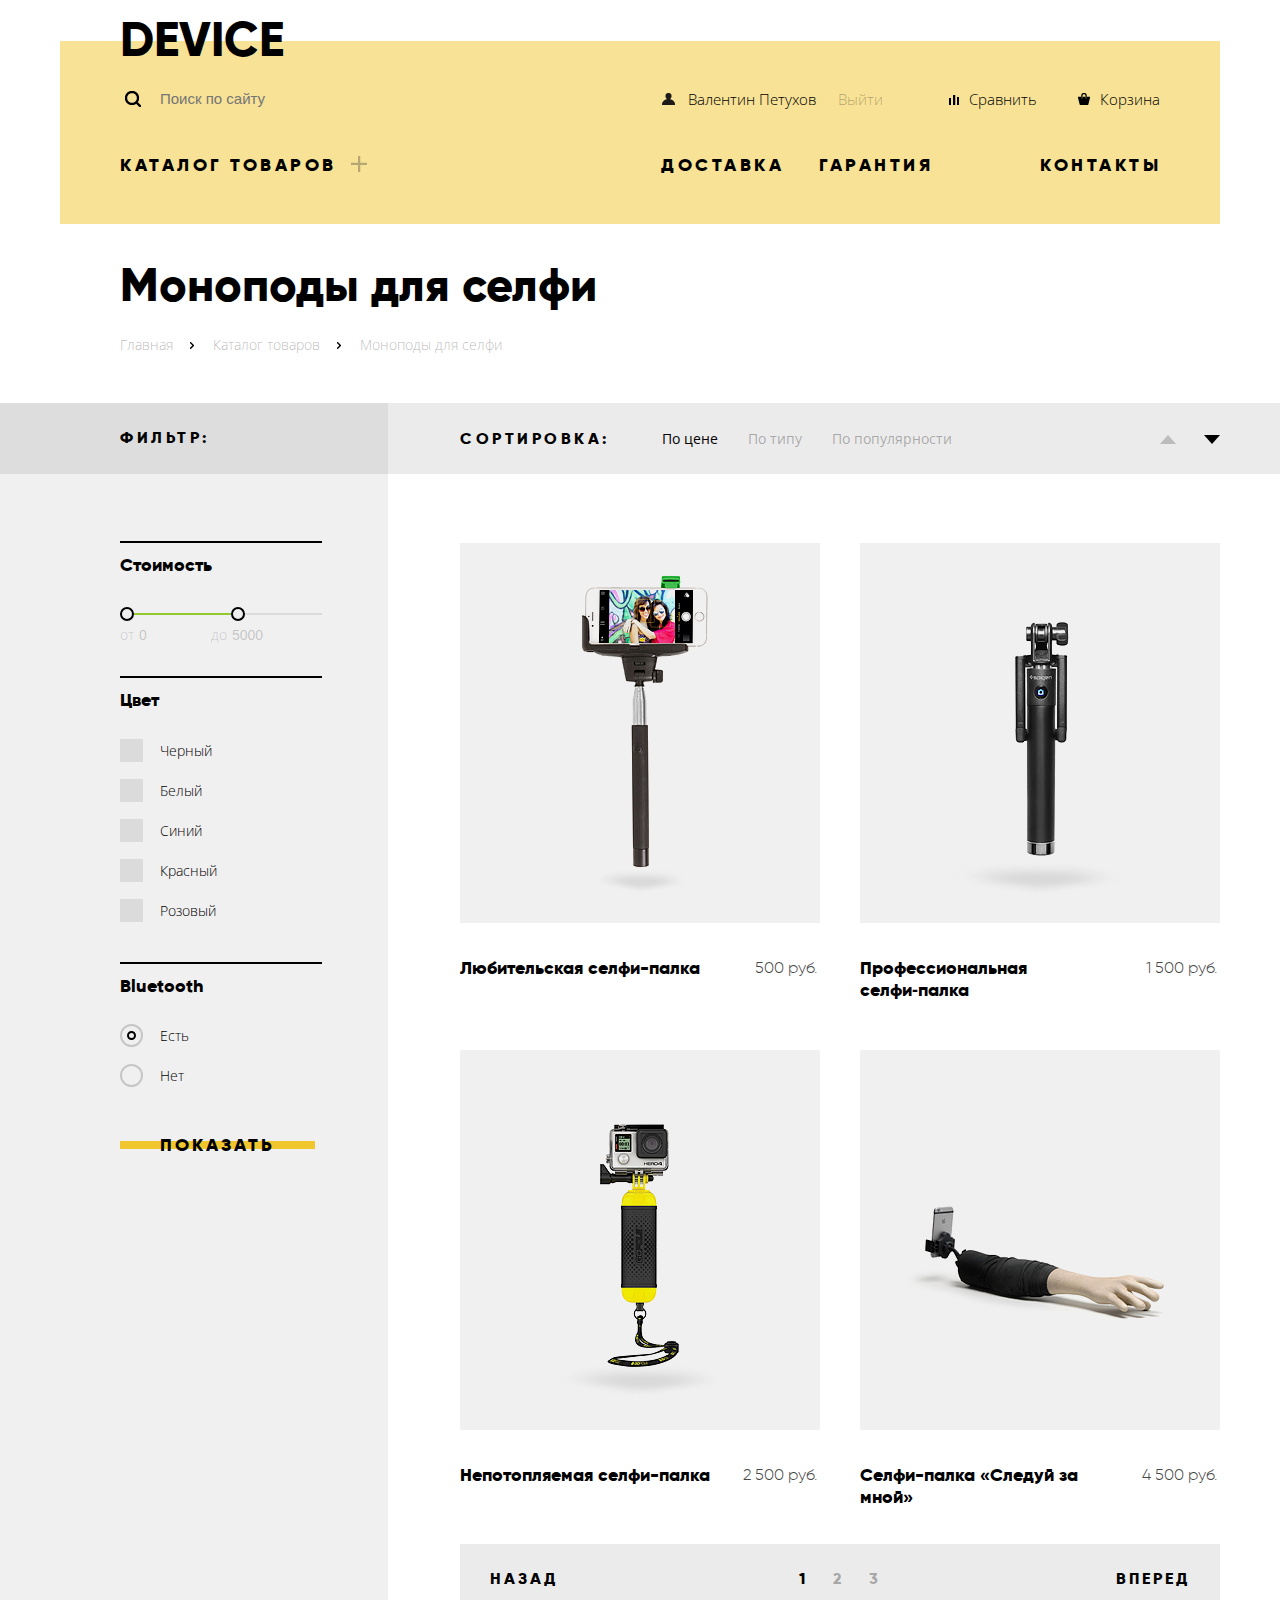
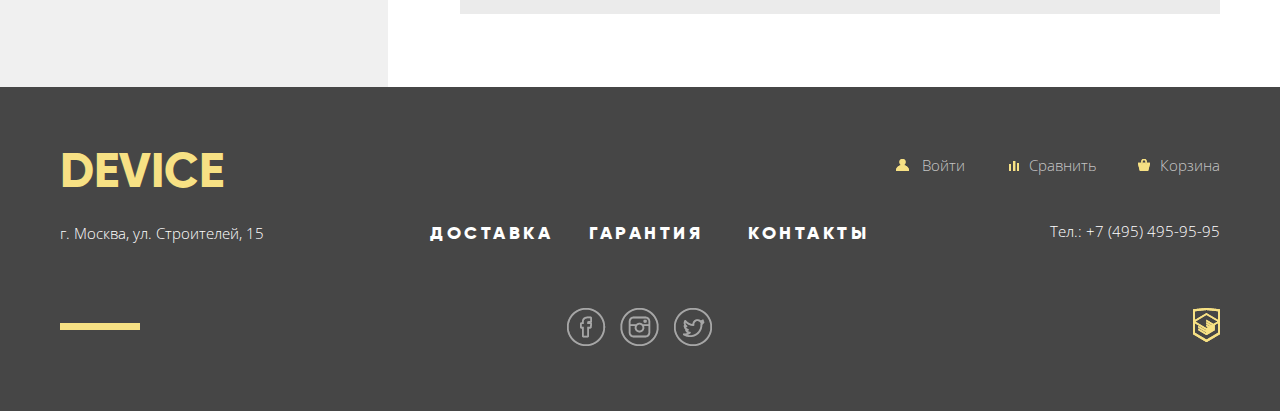
==== commit b7d5f65a: "изменен файл со спрайтами" ====
--- a/catalog.html
+++ b/catalog.html
@@ -5,7 +5,7 @@
     <title>Девайс: каталог</title>
     <link href="https://fonts.googleapis.com/css?family=Open+Sans:300,400&amp;subset=cyrillic" rel="stylesheet">
     <link href="css/normalize.css" rel="stylesheet">
-    <link href="css/style.min.css" rel="stylesheet">
+    <link href="css/style.css" rel="stylesheet">
   </head>
   <body>
     <div class="content-wrapper">
--- a/css/style.css
+++ b/css/style.css
@@ -0,0 +1,2163 @@
+html {
+  margin: 0;
+  padding: 0;
+  -webkit-box-sizing: border-box;
+          box-sizing: border-box;
+}
+
+body {
+  min-width: 1200px;
+  margin: 0;
+  padding: 0;
+  font-size: 15px;
+  line-height: 30px;
+  color: #464646;
+  font-weight: 300;
+  font-family: "Open Sans", "Arial", sans-serif;
+}
+
+*,
+*::before,
+*::after {
+  -webkit-box-sizing: inherit;
+          box-sizing: inherit;
+}
+
+@font-face {
+  font-family: "GilroyExtraBold";
+  src: url("../fonts/gilroyextrabold.woff") format('woff'), url("../fonts/gilroyextrabold.woff2") format("woff2");
+  font-weight: normal;
+  font-style: normal;
+}
+
+@font-face {
+  font-family: "GilroyLight";
+  src: url("../fonts/gilroylight.woff") format('woff'), url("../fonts/gilroylight.woff2") format("woff2");
+  font-weight: normal;
+  font-style: normal;
+}
+
+img {
+  width: 100%;
+  height: auto;
+}
+
+.visually-hidden {
+  position: absolute;
+  width: 1px;
+  height: 1px;
+  margin: -1px;
+  padding: 0;
+  border: 0;
+  clip: rect(0, 0, 0, 0);
+  overflow: hidden;
+}
+
+.btn {
+  position: relative;
+  z-index: 1;
+  padding-left: 44px;
+  padding-right: 44px;
+  padding-top: 10px;
+  padding-bottom: 10px;
+  font-size: 18px;
+  line-height: 18px;
+  font-family: "GilroyExtraBold", "Arial", sans-serif;
+  color: #000000;
+  text-transform: uppercase;
+  text-decoration: none;
+  letter-spacing: 3px;
+  background-color: transparent;
+}
+
+.btn::before {
+  content: "";
+  position: absolute;
+  z-index: -1;
+  top: 50%;
+  left: 0;
+  width: 100%;
+  height: 8px;
+  margin-top: -4px;
+  background-color: #f0c52e;
+}
+
+.btn:hover {
+  background-image: none;
+  background-color: #f0c52e;
+}
+
+.btn:active {
+  background-image: none;
+  background-color: #f0c52e;
+  color: rgba(0, 0, 0, 0.3);
+}
+
+.content-wrapper,
+.service-container,
+.header-catalog-container {
+  width: 1200px;
+  padding: 0 20px;
+  margin: 0 auto;
+}
+
+.header-catalog-container {
+  display: -webkit-box;
+  display: -webkit-flex;
+  display: -ms-flexbox;
+  display: flex;
+}
+
+.header-catalog-wrapper {
+  min-height: 70px;
+  margin-top: 40px;
+  background-image: -webkit-gradient(linear, left top, right top, from(#dddddd), color-stop(29%, #dddddd), color-stop(29%, rgba(0, 0, 0, 0.08)), to(rgba(0, 0, 0, 0.08)));
+  background-image: -webkit-linear-gradient(left, #dddddd, #dddddd 29%, rgba(0, 0, 0, 0.08) 29%, rgba(0, 0, 0, 0.08));
+  background-image: -o-linear-gradient(left, #dddddd, #dddddd 29%, rgba(0, 0, 0, 0.08) 29%, rgba(0, 0, 0, 0.08));
+  background-image: linear-gradient(to right, #dddddd, #dddddd 29%, rgba(0, 0, 0, 0.08) 29%, rgba(0, 0, 0, 0.08));
+}
+
+.page-header {
+  padding-right: 60px;
+  padding-left: 60px;
+  padding-bottom: 44px;
+  padding-top: 16px;
+  background-image: -webkit-linear-gradient(#ffffff, #ffffff 41px, rgba(240, 197, 46, 0.5) 41px, rgba(240, 197, 46, 0.5));
+  background-image: -o-linear-gradient(#ffffff, #ffffff 41px, rgba(240, 197, 46, 0.5) 41px, rgba(240, 197, 46, 0.5));
+  background-image: linear-gradient(#ffffff, #ffffff 41px, rgba(240, 197, 46, 0.5) 41px, rgba(240, 197, 46, 0.5));
+}
+
+.header-logo__link {
+  font-family: "GilroyExtraBold", "Arial", sans-serif;
+  font-size: 48px;
+  line-height: 48px;
+  color: #000000;
+  text-transform: uppercase;
+  text-decoration: none;
+}
+
+.header-logo__link:hover {
+  color: #464646;
+}
+
+.header-logo__link:active {
+  color: #666666;
+}
+
+.page-header .top-menu {
+  display: -webkit-box;
+  display: -webkit-flex;
+  display: -ms-flexbox;
+  display: flex;
+  -webkit-box-pack: end;
+  -webkit-justify-content: flex-end;
+      -ms-flex-pack: end;
+          justify-content: flex-end;
+  padding: 0;
+  margin: 0;
+  margin-top: 12px;
+  list-style: none;
+}
+
+.top-menu a {
+  color: #000000;
+  text-decoration: none;
+}
+
+.top-menu .search-block {
+  width: 444px;
+  margin-right: auto;
+}
+
+.search-block input[type="search"] {
+  width: 355px;
+  margin: 0;
+  padding-top: 4px;
+  padding-left: 40px;
+  color: rgba(0, 0, 0, 0.3);
+  line-height: 36px;
+  background-color: transparent;
+  border: none; 
+}
+
+.search-block input[type="search"]:hover {
+  color: rgba(0, 0, 0, 0.6);
+}
+
+.search-block input[type="search"]:focus {
+  color: #000000;
+  border-bottom: 2px solid #000000;
+  outline: 0;
+}
+
+label[for="search-field"] {
+  position: relative;
+}
+
+label[for="search-field"]::before {
+  content: "";
+  position: absolute;
+  top: 3px;
+  left: 5px;
+  width: 16px;
+  height: 16px;
+  background-color: transparent;
+  background-image: url("../img/sprites.png");
+  background-position: -20px -833px;
+  background-repeat: no-repeat;
+}
+
+.top-menu .user-block {
+  width: 270px;
+  padding-top: 7px;
+  padding-left: 28px;
+}
+
+.compare-block {
+  padding-top: 7px;
+  padding-left: 39px;
+  width: 130px;
+}
+
+.basket-block {
+  width: 100px;
+  padding-top: 7px;
+  padding-left: 40px;
+}
+
+.user-block__link,
+.compare-block__link,
+.basket-block__link {
+  position: relative;
+}
+
+.top-menu .user-block__link_logout {
+  color: rgba(0, 0, 0, 0.3);
+}
+
+.user-block__link_login {
+  margin-right: 18px;
+}
+
+.top-menu .user-block__link:hover,
+.top-menu .compare-block__link:hover,
+.top-menu .basket-block__link:hover {
+  opacity: 0.6;
+}
+
+
+.top-menu .user-block__link:active,
+.top-menu .compare-block__link:active,
+.top-menu .basket-block__link:active {
+  opacity: 0.3;
+}
+
+.user-block__link:active,
+.compare-block__link:active,
+.basket-block__link:active {
+  opacity: 0.3;
+}
+
+.user-block__link::before,
+.compare-block__link::before,
+.basket-block__link::before {
+  content: "";
+  position: absolute;
+  top: 4px;
+  left: 0;
+  width: 13px;
+  height: 12px;
+  background-color: transparent;
+  background-image: url("../img/sprites.png");
+}
+
+.top-menu .user-block__link:not(.user-block__link_logout)::before {
+  left: -26px;
+  background-position: -20px -677px;
+}
+
+.top-menu .compare-block__link::before {
+  top: 6px;
+  left: -20px;
+  background-position: -20px -223px;
+}
+
+.top-menu .basket-block__link::before {
+  left: -22px;
+  background-position: -20px -67px;
+}
+
+.top-menu .user-block__link:hover::before,
+.top-menu .compare-block__link:hover::before,
+.top-menu .basket-block__link:hover::before {
+  opacity: 0.6;
+}
+
+.user-block__link:active::before,
+.compare-block__link:active::before,
+.basket-block__link:active::before {
+  opacity: 0.3;
+}
+
+.btn-search {
+  visibility: hidden;
+  width: 85px;
+  margin-left: -5px;
+  padding-top: 11px;
+  padding-bottom: 11px;
+  padding-right: 20px;
+  padding-left: 20px;
+  color: #000000;
+  background-color: transparent;
+  border: 2px solid #000000;
+}
+
+.btn-search:hover {
+  color: #ffffff;
+  background-color: #000000;
+}
+
+.btn-search:active {
+  visibility: visible;
+  color: rgba(255, 255, 255, 0.6);
+  background-color: #000000;
+}
+
+.search-block input[type="search"]:focus + .btn-search {
+  visibility: visible;
+}
+
+.page-header .bottom-menu {
+  display: -webkit-box;
+  display: -webkit-flex;
+  display: -ms-flexbox;
+  display: flex;
+  -webkit-box-pack: end;
+  -webkit-justify-content: flex-end;
+      -ms-flex-pack: end;
+          justify-content: flex-end;
+  margin: 0;
+  margin-top: 30px;
+  padding: 0;
+  list-style: none;
+}
+
+.bottom-menu .menu-catalog {
+  position: relative;
+  width: 300px;
+  margin-right: auto;
+}
+
+.bottom-menu .menu-catalog__link {
+  position: relative;
+}
+
+.bottom-menu .menu-catalog__link::after {
+  content: "";
+  position: absolute;
+  width: 16px;
+  height: 16px;
+  top: 2px;
+  right: -30px;
+  background-image: url("../img/plus.png");
+  background-position: center;
+  background-repeat: no-repeat;
+}
+
+.bottom-menu .menu-guarantee {
+  margin-left: 35px;
+}
+
+.bottom-menu .menu-contacts {
+  width: 120px;
+  margin-left: 107px;
+}
+
+.page-header .bottom-menu > li > a {
+  font-size: 18px;
+  line-height: 18px;
+  letter-spacing: 3.5px;
+  font-family: "GilroyExtraBold", "Arial", sans-serif;
+  color: #000000;
+  text-decoration: none;
+  text-transform: uppercase;
+}
+
+.page-header .bottom-menu > li > a:hover {
+  opacity: 0.6;
+}
+
+.page-header .bottom-menu > li > a:active {
+  opacity: 0.3;
+}
+
+.sub-menu-container {
+  position: absolute;
+  top: 60px;
+  left: -60px;
+  z-index: 20;
+  visibility: hidden;
+  display: -webkit-box;
+  display: -webkit-flex;
+  display: -ms-flexbox;
+  display: flex;
+  width: 1160px; 
+  padding-left: 60px;
+  padding-right: 60px;
+  padding-bottom: 32px;
+  color: #464646;
+  background-color: #f7e296;
+  -webkit-transition-property: visibility;
+  -o-transition-property: visibility;
+  transition-property: visibility;
+  -webkit-transition-duration: 0.5s;
+       -o-transition-duration: 0.5s;
+          transition-duration: 0.5s;
+}
+
+.menu-catalog:hover .sub-menu-container {
+  visibility: visible;
+}
+
+.sub-menu-container ul {
+  width: 200px;
+  margin: 0;
+  margin-top: -10px;
+  padding: 0;
+  list-style: none;
+}
+
+.sub-menu-container li {
+  margin-bottom: 6px;
+}
+
+.sub-menu-container a {
+  color: #000000;
+  text-decoration: none;
+}
+
+.sub-menu-container a:hover {
+  opacity: 0.6;
+}
+
+.sub-menu-container a:active{
+  opacity: 0.3;
+}
+
+.sub-menu-container .sub-menu-1 {
+  margin-right: 40px;
+}
+
+                                        /*стилизация слайдера на главной*/
+.slider {
+  position: relative;
+  margin-bottom: 85px;
+  background-image: -webkit-linear-gradient(rgba(240, 197, 46, 0.5), rgba(240, 197, 46, 0.5) 116px, #ffffff 116px, #ffffff);
+  background-image: -o-linear-gradient(rgba(240, 197, 46, 0.5), rgba(240, 197, 46, 0.5) 116px, #ffffff 116px, #ffffff);
+  background-image: linear-gradient(rgba(240, 197, 46, 0.5), rgba(240, 197, 46, 0.5) 116px, #ffffff 116px, #ffffff);
+}
+
+.slider::before {
+  content: "";
+  position: absolute;
+  top: 42px;
+  left: 600px;
+  width: 100px;
+  height: 7px;
+  background-color: #ffffff;
+}
+
+.slider-controls {
+  position: absolute;
+  z-index: 10;
+  bottom: 165px;
+  right: 10px;
+  width: 220px;
+  height: 10px;
+  text-align: center;
+}
+
+.slider input[type="radio"] {
+  display: none;
+}
+
+.slider-controls label {
+  display: inline-block;
+  width: 10px;
+  height: 10px;
+  margin-right: 20px;
+  border-radius: 50%;
+  background-color: #ffffff;
+  border: 3px solid #000000;
+  vertical-align: top;
+  opacity: 0.3;
+  cursor: pointer;
+}
+
+.slider-controls label:last-of-type {
+  margin-right: 0;
+}
+
+.slider-controls label:hover {
+  opacity: 0.4;
+}
+
+#slide-btn-1:checked ~ .slider-controls label[for="slide-btn-1"],
+#slide-btn-2:checked ~ .slider-controls label[for="slide-btn-2"],
+#slide-btn-3:checked ~ .slider-controls label[for="slide-btn-3"] {
+  opacity: 1;
+}
+
+#slide-btn-1:checked ~ .slide__item1 {
+  display: block;
+}
+
+#slide-btn-2:checked ~ .slide__item2 {
+  display: block;
+}
+
+#slide-btn-3:checked ~ .slide__item3 {
+  display: block;
+}
+
+.slider .slide {
+  display: none;
+  min-height: 488px;
+}
+
+.slider .slider-container {
+  display: -webkit-box;
+  display: -webkit-flex;
+  display: -ms-flexbox;
+  display: flex;
+  padding-top: 5px;
+  padding-left: 20px;
+}
+
+.slider-image {
+  width: 526px;
+  margin-right: 52px;
+}
+
+.slider-image_image1 {
+  padding-left: 70px;
+  padding-bottom: 7px;
+}
+
+.slider-image_image2 {
+  padding-top: 10px;
+  padding-left: 95px;
+}
+
+.slider-image_image3 {
+  padding-top: 63px;
+  margin-bottom: 97px;
+  padding-left: 11px;
+}
+
+.slider-image__picture_picture1 {
+  width: 384px;
+}
+
+.slider-image__picture_picture2 {
+  width: 345px;
+}
+
+.slider-image__picture_picture3 {
+  width: 526px;
+}
+
+.slide-description {
+  position: relative;
+  width: 510px;
+  padding-top: 77px;
+}
+
+.slide-description__number {
+  position: absolute;
+  right: -5px;
+  top: -15px;
+  font-family: "GilroyExtraBold", "Arial", sans-serif;
+  color: #ffffff;
+  font-size: 179px;
+  line-height: 179px;
+}
+
+.slide-description__title {
+  position: relative;
+  z-index: 1;
+  margin-bottom: 17px;
+  font-size: 47px;
+  line-height: 57px;
+  color: #000000;
+  font-family: "GilroyExtraBold", "Arial", sans-serif;
+  letter-spacing: 0.9px;
+}
+
+.slide-description__text {
+  margin-bottom: 48px;
+}
+
+.slide-description__text_text1 {
+  width: 479px;
+}
+
+.slide-description__text_text2 {
+  width: 446px;
+}
+
+.slide-description__text_text3 {
+  width: 450px;
+}
+
+.slide-features {
+  display: -webkit-box;
+  display: -webkit-flex;
+  display: -ms-flexbox;
+  display: flex;
+  width: 480px;
+  margin: 0;
+  padding: 0;
+  list-style: none;
+}
+
+.slide-features li {
+  width: 160px;
+  margin-top: 61px;
+}
+
+.slide-features li:nth-of-type(2) {
+  width: 140px;
+}
+
+.slide-features p {
+  margin: 0;
+  margin-bottom: 8px;
+  padding: 0;
+  font-family: "GilroyLight", "Arial", sans-serif;
+  font-size: 36px;
+  line-height: 36px;
+  color: #000000;
+}
+
+.slide-features span {
+  font-size: 13px;
+}
+
+/*////////////////////////////////////////////////////////оформление раздела popular*/
+.popular {
+  display: -webkit-box;
+  display: -webkit-flex;
+  display: -ms-flexbox;
+  display: flex;
+  -webkit-box-pack: justify;
+  -webkit-justify-content: space-between;
+      -ms-flex-pack: justify;
+          justify-content: space-between;
+  margin-bottom: 83px;
+}
+
+.popular_item {
+  width: 160px;
+  padding-top: 197px;
+}
+
+.popular_item__link {
+  position: relative;
+  display: inline-block;
+  width: 126px;
+  font-family: "GilroyExtraBold", "Arial", sans-serif;
+  font-size: 18px;
+  line-height: 22px;
+  color: #000000;
+  text-decoration: none;
+  vertical-align: top;
+}
+
+.popular_item__link::before {
+  content: "";
+  position: absolute;
+  width: 160px;
+  height: 160px;
+  top: -195px;
+  left: 0;
+  background-color: rgba(240, 197, 46, 0.5);
+}
+
+.popular_item__link::after {
+  content: "";
+  position: absolute;
+  width: 160px;
+  height: 160px;
+  top: -195px;
+  left: 0;
+  background-repeat: no-repeat;
+  background-position: center;
+}
+
+.popular_item__link_1::after {
+  background-image: url("../img/virtual.png");
+}
+
+.popular_item__link_2::after {
+  background-image: url("../img/monopods.png");
+  background-position: center bottom;
+} 
+
+.popular_item__link_3::after {
+  background-image: url("../img/camera.png");
+}
+
+.popular_item__link_4::after {
+  background-image: url("../img/bracelet.png");
+}
+
+.popular_item__link_5::after {
+  background-image: url("../img/watch.png");
+}
+
+.popular_item__link_6::after {
+  background-image: url("../img/quadrupter.png");
+}
+
+.popular_item__link:hover::before {
+  background-color: #f0c52e;
+}
+
+.popular_item__link:active::before {
+  background-color: #f0c52e;
+}
+
+.popular_item__link:active::after {
+  opacity: 0.3;
+}
+
+.popular_item__link:active {
+  color: rgba(0, 0, 0, 0.3);
+}
+
+/*///////////////////////////////////////////оформление второго слайдера */
+
+.service {
+  background-image: -webkit-linear-gradient(transparent, transparent 100px, #e5e5e5 100px, #e5e5e5);
+  background-image: -o-linear-gradient(transparent, transparent 100px, #e5e5e5 100px, #e5e5e5);
+  background-image: linear-gradient(transparent, transparent 100px, #e5e5e5 100px, #e5e5e5);
+  margin-bottom: 70px;
+}
+
+.service-container {
+  display: -webkit-box;
+  display: -webkit-flex;
+  display: -ms-flexbox;
+  display: flex;
+  min-width: 1200px;
+  margin: 0 auto;
+  padding-top: 55px;
+  padding-right: 20px;
+  padding-left: 20px;
+  padding-bottom: 70px;
+}
+
+.service-slides {
+  width: 720px;
+}
+
+.service-slide {
+  display: none;
+  padding-top: 21px;
+  padding-bottom: 60px;
+  background-repeat: no-repeat;
+}
+
+.service-slide_1 {
+  background-image: url("../img/delivery-slide.png");
+  background-position: 558px 32px;
+}
+
+.service-slide_2 {
+  background-image: url("../img/warranty-slide.png");
+  background-position: 544px 5px;
+}
+
+.service-slide_3 {
+  background-image: url("../img/credit-slide.png");
+  background-position: 534px 5px;
+}
+
+.service-controls {
+  width: 284px;
+  margin-right: 118px;
+}
+
+.service-container input[type="radio"] {
+  display: none;
+}
+
+.service-menu {
+  position: relative;
+  padding: 0;
+  padding-top: 25px;
+  margin: 0;
+  list-style: none;
+}
+
+.service-menu::after {
+  content: "";
+  position: absolute;
+  top: -55px;
+  right: 0;
+  width: 7px;
+  height: 319px;
+  background-color: #000000;
+}
+
+.service-menu-item {
+  display: block;
+  width: 278px;
+  margin-bottom: 26px;
+}
+
+.service-menu-item:active {
+  background-color: #000000;
+}
+
+.service-menu__marker {
+  display: inline-block;
+  width: 160px;
+  padding-left: 0;
+  padding-right: 0;
+  padding-left: 7px;
+  padding-top: 11px;
+  padding-bottom: 10px;
+  vertical-align: top;
+  text-align: center;
+  color: #000000;
+  text-decoration: none;
+  cursor: pointer;
+}
+
+.service-menu__marker:active {
+  color: #f7e184;
+  background-image: none;
+  background-color: #000000;
+}
+
+.service-menu__marker:active::before {
+  display: none;
+}
+
+.service-menu__marker_active::before {
+  display: none;
+}
+
+.service-slide__title {
+  margin: 0;
+  margin-bottom: 31px;
+  padding: 0;
+  font-family: "GilroyExtraBold", "Arial", sans-serif;
+  font-size: 47px;
+  line-height: 47px;
+  color: #000000;
+}
+
+.service-slide__description_1 {
+  width: 426px;
+}
+
+.service-slide__description_2 {
+  width: 437px;
+}
+
+.service-slide__description_3 {
+  width: 425px;
+}
+
+#service-btn1:checked ~ .service-slides .service-slide_1,
+#service-btn2:checked ~ .service-slides .service-slide_2,
+#service-btn3:checked ~ .service-slides .service-slide_3 {
+  display: block;
+}
+
+#service-btn1:checked ~ .service-controls .service-menu-item_item1,
+#service-btn2:checked ~ .service-controls .service-menu-item_item2,
+#service-btn3:checked ~ .service-controls .service-menu-item_item3 {
+  background-color: #000000;
+}
+
+#service-btn1:checked ~ .service-controls .service-menu__marker_marker1::before,
+#service-btn2:checked ~ .service-controls .service-menu__marker_marker2::before,
+#service-btn3:checked ~ .service-controls .service-menu__marker_marker3::before {
+  display: none;
+}
+
+#service-btn1:checked ~ .service-controls .service-menu__marker_marker1,
+#service-btn2:checked ~ .service-controls .service-menu__marker_marker2,
+#service-btn3:checked ~ .service-controls .service-menu__marker_marker3 {
+  color: #f7e184;
+}
+
+#service-btn1:checked ~ .service-controls .service-menu__marker_marker1:hover,
+#service-btn2:checked ~ .service-controls .service-menu__marker_marker2:hover,
+#service-btn3:checked ~ .service-controls .service-menu__marker_marker3:hover {
+  background-color: #000000;
+}
+
+/*////////////////////оформление раздела бренды*/
+
+.brands {
+  display: -webkit-box;
+  display: -webkit-flex;
+  display: -ms-flexbox;
+  display: flex;
+  -webkit-box-pack: justify;
+  -webkit-justify-content: space-between;
+      -ms-flex-pack: justify;
+          justify-content: space-between;
+  margin-bottom: 63px;
+  padding-top: 23px;
+  padding-bottom: 23px;
+}
+
+.brands__item {
+  width: 260px;
+}
+
+.brands__item img {
+  -webkit-filter: grayscale(1);
+          filter: grayscale(1);
+  opacity: 0.2;
+}
+
+.brands__item:hover img {
+  -webkit-filter: grayscale(0);
+          filter: grayscale(0);
+  opacity: 1;
+}
+
+/*///////////////////////оформление раздела info*/
+
+.info {
+  display: -webkit-box;
+  display: -webkit-flex;
+  display: -ms-flexbox;
+  display: flex;
+  -webkit-box-pack: justify;
+  -webkit-justify-content: space-between;
+      -ms-flex-pack: justify;
+          justify-content: space-between;
+  margin-bottom: 85px;
+  padding-top: 52px;
+}
+
+.info .about-us {
+  position: relative;
+  width: 480px;
+}
+
+.about-us__title,
+.contacts__title {
+  margin: 0;
+  margin-bottom: 44px;
+  padding: 0;
+  font-size: 47px;
+  line-height: 47px;
+  font-family: "GilroyExtraBold", "Arial, sans-serif";
+  color: #000000;
+}
+
+.about-us__description,
+.contacts__info {
+  margin: 0;
+  margin-bottom: 30px;
+  padding: 0;
+}
+
+.about-us__description {
+  width: 475px;
+}
+
+.about-us .transport {
+  margin: 0;
+  margin-top: 65px;
+  margin-bottom: 60px;
+  padding: 0;
+  list-style: none;
+}
+
+.about-us .transport__item {
+  position: relative;
+  padding-left: 36px;
+  color: #000000;
+  font-size: 16px;
+  line-height: 40px;
+  font-family: "GilroyExtraBold", "Arial", sans-serif;
+}
+
+.about-us .transport__item::before {
+  content: "";
+  position: absolute;
+  top: 15px;
+  left: 0;
+  width: 10px;
+  height: 10px;
+  background-color: #ffffff;
+  border-radius: 50%;
+  border: 3px solid #000000;
+  opacity: 0.3;
+}
+
+.about-us__btn {
+  padding-left: 22px;
+  padding-right: 22px;
+}
+
+.contacts__info {
+  width: 511px;
+}
+
+.contacts-map {
+  width: 560px;
+  height: 222px;
+  margin-top: 40px;
+  margin-bottom: 67px;
+}
+
+.info .contacts {
+  position: relative;
+  width: 560px;
+}
+
+.contacts__btn {
+  border: none;
+  padding-right: 40px;
+  padding-left: 40px;
+} 
+
+.info .about-us::before,
+.info .contacts::before {
+  content: "";
+  position: absolute;
+  top: -53px;
+  left: 0;
+  width: 80px;
+  height: 7px;
+  background-color: #000000;
+} 
+
+/*?////////////////////////////////////////////////оформление внутренней страницы*/
+
+.inner-title {
+  margin: 0;
+  margin-left: 60px;
+  margin-top: 38px;
+  padding: 0;
+  color: #000000;
+  font-size: 47px;
+  line-height: 47px;
+  font-family: "GilroyExtraBold", "Arial", sans-serif;
+}
+
+.breadcrumbs {
+  margin: 0;
+  margin-left: 60px;
+  margin-top: 18px;
+  padding: 0;
+  list-style: none;
+}
+
+.breadcrumbs__item {
+  position: relative;
+  display: inline;
+  margin-right: 36px;
+}
+
+.breadcrumbs__item:not(.breadcrumbs__item_active)::after {
+  position: absolute;
+  content: "";
+  top: 8px;
+  right: -17px;
+  width: 4px;
+  height: 7px;
+  background-image: url("../img/sprites.png");
+  background-repeat: no-repeat;
+  background-position: -20px -20px;
+  background-color: transparent;
+}
+
+.breadcrumbs__link {
+  font-size: 14px;
+  line-height: 36px;
+  color: rgba(0, 0, 0, 0.3);
+  text-decoration: none;
+}
+
+.breadcrumbs__link:hover {
+  color: rgba(0, 0, 0, 0.6);
+}
+
+.breadcrumbs__link:active {
+  color: rgba(0, 0, 0, 0.1);
+}
+
+.catalog-wrapper {
+  background-image: -webkit-gradient(linear, left top, right top, from(#f0f0f0), color-stop(29%, #f0f0f0), color-stop(29%, transparent));
+  background-image: -webkit-linear-gradient(left, #f0f0f0, #f0f0f0 29%, transparent 29%);
+  background-image: -o-linear-gradient(left, #f0f0f0, #f0f0f0 29%, transparent 29%);
+  background-image: linear-gradient(to right, #f0f0f0, #f0f0f0 29%, transparent 29%);
+}
+
+.catalog-container {
+  width: 1160px;
+  padding: 0;
+  padding-bottom: 73px;
+  margin: 0 auto;
+  display: -webkit-box;
+  display: -webkit-flex;
+  display: -ms-flexbox;
+  display: flex;
+  background-image: -webkit-linear-gradient(left, #f0f0f0, #f0f0f0 328px, transparent 328px, transparent);
+  background-image: -o-linear-gradient(left, #f0f0f0, #f0f0f0 328px, transparent 328px, transparent);
+  background-image: linear-gradient(to right, #f0f0f0, #f0f0f0 328px, transparent 328px, transparent);
+}
+
+/*/////////////////////оформление боковой панели с фильтром*/
+
+.filter-aside {
+  width: 328px;
+}
+
+.filter-aside-title,
+.filter-sort__title {
+  margin: 0;
+  padding: 0;
+  font-size: 16px;
+  line-height: 16px;
+  color: #000000;
+  font-family: "GilroyExtraBold", "Arial", sans-serif;
+  text-transform: uppercase;
+  letter-spacing: 3.5px;
+}
+
+.filter-aside-title {
+  width: 328px;
+  padding-top: 27px;
+  padding-bottom: 28px;
+  padding-left: 60px;
+  background-color: #dddddd;
+}
+
+.filter-form {
+  padding-left: 60px;
+  padding-right: 66px;
+  padding-top: 67px;
+}
+
+.filter-form__title {
+  margin: 0;
+  padding: 0;
+  font-size: 18px;
+  line-height: 18px;
+  color: #000000;
+  font-family: "GilroyExtraBold", "Arial", sans-serif;
+}
+
+.filter-value {
+  padding-top: 13px;
+  padding-bottom: 26px;
+  border-top: 2px solid #000000;
+}
+
+.range-filter {
+  margin-top: 30px;
+  padding-top: 9px;
+}
+
+.range-control .scale {
+  position: relative;
+  width: 100%;
+  height: 2px;
+  background-color: #dbdbdb;
+}
+
+.range-control .bar {
+  width: 55%;
+  height: 2px;
+  background-color: #91c92f;
+}
+
+.range-control .range-toggle {
+  position: absolute;
+  top: -6px;
+  left: 0;
+  width: 14px;
+  height: 14px;
+  background-color: #eeeeee;
+  border: 2px solid #000000;
+  border-radius: 50%;
+  cursor: pointer;
+}
+
+.range-control .toggle-max {
+  left: 55%;
+}
+
+.range-control .range-toggle:active {
+  background-color: #7eae29;
+  border: 2px solid #ffffff;
+  -webkit-box-shadow: 0 5px 5px rgba(0, 0, 0, 0.75);
+          box-shadow: 0 5px 5px rgba(0, 0, 0, 0.75);
+}
+
+.price-control {
+  padding-top: 5px;
+  font-size: 0;
+}
+
+.price-control label {
+  display: inline-block;
+  width: 45%;
+  font-size: 14px;
+  line-height: 22px;
+  color: rgba(0, 0, 0, 0.2);
+  vertical-align: top;
+}
+
+.price-control input {
+  width: 60px;
+  padding: 4px 1px;
+  font-size: 14px;
+  line-height: 22px;
+  color: rgba(0, 0, 0, 0.2);
+  border: none;
+  background-color: transparent;
+}
+
+.filter-color {
+  padding-top: 13px;
+  padding-bottom: 27px;
+  border-top: 2px solid #000000;
+}
+
+.filter-form__title_color {
+  margin-bottom: 32px;
+}
+
+.filter-color-item,
+.filter-bluetooth-item {
+  margin-top: 20px;
+  font-size: 14px;
+  line-height: 20px;
+  color: #000000;
+}
+
+.filter-color-item input {
+  display: none;
+}
+
+.filter-color-item input + label {
+  position: relative;
+  padding-left: 40px;
+}
+
+.filter-color-item input + label::before {
+  content: "";
+  position: absolute;
+  top: -2px;
+  left: 0;
+  width: 23px;
+  height: 23px;
+  background-color: #dbdbdb;
+}
+
+.filter-color-item input:checked + label::after {
+  content: "";
+  position: absolute;
+  top: 6px;
+  left: 6px;
+  width: 12px;
+  height: 7px;
+  background-image: url("../img/sprites.png");
+  background-repeat: no-repeat;
+  background-position: -20px -1241px;
+}
+
+.filter-color-item input + label:hover::before {
+  background-color: #cecece;
+}
+
+.filter-color-item input + label:active::before {
+  background-color: #c4c4c4;
+}
+
+.filter-bluetooth {
+  padding-top: 13px;
+  border-top: 2px solid #000000;
+}
+
+.filter-form__title_bluetooth {
+  margin-bottom: 31px;
+}
+
+.filter-bluetooth-item input {
+  display: none;
+}
+
+.filter-bluetooth-item input + label {
+  position: relative;
+  padding-left: 40px;
+}
+
+.filter-bluetooth-item input[type="radio"] + label::before {
+  content: "";
+  position: absolute;
+  top: -2px;
+  left: 0;
+  width: 23px;
+  height: 23px;
+  border-radius: 50%;
+  border: 2px solid #c6c6c6;
+}
+
+.filter-bluetooth-item input[type="radio"]:checked + label::after {
+  content: "";
+  position: absolute;
+  top: 5px;
+  left: 7px;
+  width: 9px;
+  height: 9px;
+  border: 2px solid #000000;
+  border-radius: 50%;
+}
+
+.filter-bluetooth-item input[type="radio"] + label:hover::before {
+  border: 2px solid #bcbcbc;
+}
+
+.filter-bluetooth-item input[type="radio"] + label:active::before {
+  border: 2px solid #acacac;
+}
+
+.btn-form {
+  margin-top: 26px;
+  padding-left: 40px;
+  padding-right: 40px;
+  border: none;
+}
+
+/*//////////////////////////////////оформление раздела с товарами*/
+
+.assortment {
+  width: 832px;
+}
+
+/*////////////////////////////оформление панели сортировки*/
+
+.filter-sort {
+  display: -webkit-box;
+  display: -webkit-flex;
+  display: -ms-flexbox;
+  display: flex;
+  -webkit-justify-content: space-around;
+      -ms-flex-pack: distribute;
+          justify-content: space-around;
+  -webkit-box-align: center;
+  -webkit-align-items: center;
+      -ms-flex-align: center;
+          align-items: center;
+  width: 832px;
+  padding-left: 72px;
+}
+
+.filter-types {
+  margin: 0;
+  padding: 0;
+  padding-top: 2px;
+  list-style: none;
+}
+
+.filter-types__item {
+  position: relative;
+  display: inline-block;
+  top: -2px;
+  vertical-align: top;
+}
+
+.filter-types__link {
+  font-size: 14px;
+  line-height: 18px;
+  font-weight: 400;
+  color: rgba(0, 0, 0, 0.3);
+  font-family: "Open Sans", "Arial", sans-serif;
+  text-decoration: none;
+}
+
+.filter-types__link:not(.filter-types__link_active):hover {
+  color: rgba(0, 0, 0, 0.6);
+}
+
+.filter-types__link:not(.filter-types__link_active):active {
+  color: #000000;
+}
+
+.filter-types__link_active {
+  color: #000000;
+}
+
+.filter-types__link_price {
+  margin-left: 52px;
+}
+
+.filter-types__link_type {
+  margin-left: 26px;
+}
+
+.filter-types__link_popularity {
+  margin-left: 26px;
+}
+
+.filter-pointers {
+  width: 60px;
+  margin-left: auto;
+}
+
+.filter-pointers__arrow {
+  position: relative;
+  display: inline-block;
+  vertical-align: baseline;
+}
+
+.filter-pointers__arrow_up {
+  margin-right: 40px;
+}
+
+.filter-pointers__arrow::before {
+  content: "";
+  position: absolute;
+  top: -10px;
+  border: 9px solid #000000;
+  border-right-width: 8.5px;
+  border-left-width: 8.5px;
+  border-left-color: transparent;
+  border-right-color: transparent;
+  opacity: 0.2;
+}
+
+.filter-pointers__arrow_up::before {
+  border-top-width: 0;
+}
+
+.filter-pointers__arrow_down_active::before {
+  opacity: 1;
+}
+
+.filter-pointers__arrow_down::before {
+  border-bottom-width: 0;
+}
+
+.filter-pointers__arrow:not(.filter-pointers__arrow_down_active):hover::before {
+  opacity: 0.4;
+}
+
+.filter-pointers__arrow:not(.filter-pointers__arrow_down_active):active::before {
+  opacity: 1;
+}
+
+/*////////////////////оформление карточек с товарами*/
+
+.catalog {
+  display: -webkit-box;
+  display: -webkit-flex;
+  display: -ms-flexbox;
+  display: flex;
+  -webkit-flex-wrap: wrap;
+      -ms-flex-wrap: wrap;
+          flex-wrap: wrap;
+  -webkit-box-pack: justify;
+  -webkit-justify-content: space-between;
+      -ms-flex-pack: justify;
+          justify-content: space-between;
+  padding-left: 72px;
+  padding-top: 69px;
+}
+
+.catalog-item {
+  position: relative;
+  width: 360px;
+  margin-bottom: 49px;
+}
+
+.catalog-item:nth-last-of-type(1), 
+.catalog-item:nth-last-of-type(2) {
+  margin-bottom: 36px;
+}
+
+.catalog-item-image {
+  margin-bottom: 25px;
+}
+
+.catalog-item__name {
+  display: inline-block;
+  margin: 0;
+  padding: 0;
+  width: 73%;
+  font-size: 18px;
+  line-height: 22px;
+  color: #000000;
+  font-family: "GilroyExtraBold", "Arial", sans-serif;
+  vertical-align: top;
+}
+
+.catalog-item__value {
+  display: inline-block;
+  width: 25%;
+  font-size: 16px;
+  line-height: 22px;
+  font-family: "GilroyLight", "Arial", sans-serif;
+  vertical-align: top;
+  text-align: right;
+}
+
+.catalog-item:hover .action {
+  display: block;
+}
+
+.catalog-item:hover {
+  cursor: pointer;
+}
+
+.catalog-item .action {
+  position: absolute;
+  top: 0;
+  left: 0;
+  z-index: 10;
+  display: none;
+  width: 360px;
+  height: 380px;
+  padding-top: 170px;
+  text-align: center;
+  background-color: rgba(238, 238, 238, 0.7);
+}
+
+.action__btn_basket {
+  border: none;
+}
+
+.action__btn_compare {
+  font-size: 13px;
+  line-height: 36px;
+  color: rgba(0, 0, 0, 0.5);
+  font-family: "Open Sans", "Arial", sans-serif;
+  background: none;
+  border: none;
+}
+
+.action__btn_compare:hover {
+  color: rgba(0, 0, 0, 1);
+}
+
+.action__btn_compare:active {
+  color: rgba(0, 0, 0, 0.2);
+}
+
+/*////////////////оформление пагинатора*/
+
+.paginator {
+  display: -webkit-box;
+  display: -webkit-flex;
+  display: -ms-flexbox;
+  display: flex;
+  -webkit-box-align: baseline;
+  -webkit-align-items: baseline;
+      -ms-flex-align: baseline;
+          align-items: baseline;
+  -webkit-box-pack: justify;
+  -webkit-justify-content: space-between;
+      -ms-flex-pack: justify;
+          justify-content: space-between;
+  width: 760px;
+  height: 70px;
+  margin-left: 72px;
+  background-color: rgba(0, 0, 0, 0.08);
+}
+
+.paginator-pages {
+  display: -webkit-box;
+  display: -webkit-flex;
+  display: -ms-flexbox;
+  display: flex;
+  min-width: 130px;
+}
+
+.paginator__link {
+  font-size: 16px;
+  line-height: 70px;
+  color: rgba(0, 0, 0, 0.3);
+  font-family: "GilroyExtraBold", "Arial", sans-serif;
+  text-decoration: none;
+  text-transform: uppercase;
+  letter-spacing: 3px;
+}
+
+.paginator__link_active {
+  color: #000000;
+}
+.paginator__link_prev {
+  width: 137px;
+  padding-left: 30px;
+  color: #000000;
+}
+
+.paginator__link_next {
+  width: 137px;
+  padding-right: 30px;
+  color: #000000;
+  text-align: right;
+}
+
+.paginator__link_prev:hover,
+.paginator__link_next:hover {
+  background-color: rgba(0, 0, 0, 0.08);
+}
+
+.paginator__link_prev:active,
+.paginator__link_next:active {
+  color: rgba(0, 0, 0, 0.3);
+  background-color: rgba(0, 0, 0, 0.08);
+}
+
+.paginator-pages .paginator__link:not(.paginator__link_active):hover {
+  color: rgba(0, 0, 0, 0.6);
+}
+
+.paginator-pages .paginator__link:not(.paginator__link_active):active {
+  color: rgba(0, 0, 0, 1);
+}
+
+.paginator__link_link-1 {
+  margin-left: auto;
+}
+
+.paginator__link_link-2 {
+  margin-right: auto;
+  margin-left: auto;
+}
+
+.paginator__link_link-3 {
+  margin-right: auto;
+}
+
+/*////////////////////////////////оформление футера*/
+
+.page-footer {
+  padding-top: 60px;
+  color: #ffffff;
+  background-color: #464646;
+}
+
+.footer-logo {
+  width: 165px;
+}
+
+.footer-logo__link {
+  color: #f7e184;
+  font-size: 48px;
+  line-height: 48px;
+  text-transform: uppercase;
+  font-family: "GilroyExtraBold", "Arial", sans-serif;
+  text-decoration: none;
+}
+
+.footer-logo__link:hover {
+  color: #f0c52e;
+}
+
+.footer-logo__link:active {
+  color: #f0c52e;
+  opacity: 0.3;
+}
+
+.footer-nav {
+  display: -webkit-box;
+  display: -webkit-flex;
+  display: -ms-flexbox;
+  display: flex;
+  -webkit-box-pack: justify;
+  -webkit-justify-content: space-between;
+      -ms-flex-pack: justify;
+          justify-content: space-between;
+}
+
+.footer-menu {
+  display: -webkit-box;
+  display: -webkit-flex;
+  display: -ms-flexbox;
+  display: flex;
+  -webkit-box-pack: end;
+  -webkit-justify-content: flex-end;
+      -ms-flex-pack: end;
+          justify-content: flex-end;
+  width: 360px;
+  padding: 0;
+  margin: 0;
+  list-style: none;
+}
+
+.footer-menu .user-block {
+  width: 100px;
+  padding-top: 3px;
+  padding-left: 32px;
+}
+
+.footer-menu a {
+  color: rgba(255, 255, 255, 0.7);
+  text-decoration: none;
+}
+
+.footer-menu a:hover {
+  color: rgba(255, 255, 255, 1);
+}
+
+.footer-menu .compare-block {
+  padding-top: 3px;
+}
+
+.footer-menu .basket-block {
+  padding-top: 3px;
+}
+
+.footer-menu .user-block__link::before {
+  left: -26px;
+  background-position: -20px -781px;
+}
+
+.footer-menu .compare-block__link::before {
+  top: 6px;
+  left: -20px;
+  background-position: -20px -323px;
+}
+
+.footer-menu .basket-block__link::before {
+  left: -22px;
+  background-position: -20px -171px;
+}
+
+.footer-menu .user-block__link:hover::before {
+  left: -26px;
+  background-position: -20px -729px;
+}
+
+.footer-menu .compare-block__link:hover::before {
+  top: 6px;
+  left: -20px;
+  background-position: -20px -273px;
+}
+
+.footer-menu .basket-block__link:hover::before {
+  left: -22px;
+  background-position: -20px -119px;
+}
+
+.footer-menu .user-block__link:active::before {
+  left: -26px;
+  background-position: -20px -830px;
+  opacity: 0.3;
+}
+
+.footer-menu .compare-block__link:active::before {
+  top: 6px;
+  left: -20px;
+  background-position: -20px -374px;
+  opacity: 0.3;
+}
+
+.footer-menu .basket-block__link:active::before {
+  left: -22px;
+  background-position: -20px -168px;
+  opacity: 0.3;
+}
+
+.footer-middle {
+  display: -webkit-box;
+  display: -webkit-flex;
+  display: -ms-flexbox;
+  display: flex;
+  padding-top: 22px;
+  padding-bottom: 30px;
+}
+
+.footer-middle .address {
+  width: 210px;
+  margin: 0;
+  margin-right: 160px;
+  padding: 0;
+}
+
+.footer-middle .footer-service {
+  display: -webkit-box;
+  display: -webkit-flex;
+  display: -ms-flexbox;
+  display: flex;
+  width: 450px;
+  margin: 0;
+  padding: 0;
+  list-style: none;
+}
+
+.footer-service-item__link {
+  color: #ffffff;
+  font-size: 18px;
+  line-height: 18px;
+  font-family: "GilroyExtraBold", "Arial", sans-serif;
+  text-transform: uppercase;
+  text-decoration: none;
+  letter-spacing: 3.5px;
+}
+
+.footer-service-item__link_1 {
+  margin-right: 36px;
+}
+
+.footer-service-item__link_2 {
+  margin-right: 45px;
+}
+
+.footer-service-item__link:hover {
+  opacity: 0.6;
+}
+
+.footer-service-item__link:active {
+  opacity: 0.3;
+}
+
+.footer-middle .phone {
+  width: 170px;
+  margin: 0;
+  margin-top: -2px;
+  padding: 0;
+  margin-left: auto;
+}
+
+.footer-bottom {
+  display: -webkit-box;
+  display: -webkit-flex;
+  display: -ms-flexbox;
+  display: flex;
+  padding-top: 30px;
+  padding-bottom: 65px;
+}
+
+.footer-social {
+  position: relative;
+  display: -webkit-box;
+  display: -webkit-flex;
+  display: -ms-flexbox;
+  display: flex;
+  -webkit-justify-content: space-around;
+      -ms-flex-pack: distribute;
+          justify-content: space-around;
+  width: 160px;
+  margin-left: 500px;
+}
+
+.footer-social::before {
+  content: "";
+  position: absolute;
+  top: 15px;
+  left: -500px;
+  width: 80px;
+  height: 7px;
+  background-color: #f7e184;
+}
+
+.footer-social__link {
+  width: 39px;
+  height: 38px;
+  background-image: url("../img/sprites.png");
+  background-repeat: no-repeat;
+  background-color: transparent;
+  opacity: 0.7;
+}
+
+.footer-social__link_fb {
+  background-position: -20px -373px;
+}
+
+.footer-social__link_inst {
+  background-position: -20px -599px;
+}
+
+.footer-social__link_tw {
+   background-position: -20px -889px;
+}
+
+.footer-social__link:hover {
+  opacity: 1;
+}
+
+.footer-social__link:active {
+  opacity: 0.3;
+}
+
+.footer-copyright {
+  width: 27px;
+  margin-left: auto;
+}
+
+.footer-copyright__link {
+  display: inline-block;
+  width: 27px;
+  height: 34px;
+  vertical-align: top;
+  background-image: url("../img/sprites.png");
+  background-color: transparent;
+  background-repeat: no-repeat;
+  background-position: -20px -525px;
+}
+
+.footer-copyright__link:hover {
+  background-position: -20px -451px;
+}
+
+.footer-copyright__link:active {
+  background-position: -20px -552px;
+  opacity: 0.3;
+}
+
+/*////////////////////оформление формы обратной связи*/
+
+.modal-feedback {
+  position: fixed;
+  z-index: 20;
+  display: none;
+  /*display: block;*/
+  top: 50%;
+  left: 50%;
+  margin-top: -276px;
+  margin-left: -480px;
+  width: 960px;
+  min-height: 553px;
+  padding-right: 100px;
+  padding-left: 100px;
+  padding-top: 93px;
+  padding-bottom: 95px;
+  color: #000000;
+  background-color: #ffffff;
+  -webkit-box-shadow: 0 10px 20px rgba(4, 6, 6, 0.2);
+          box-shadow: 0 10px 20px rgba(4, 6, 6, 0.2);
+}
+
+.modal-feedback-show {
+  display: block;
+  -webkit-animation-name: bounce;
+          animation-name: bounce;
+  -webkit-animation-duration: 0.5s;
+          animation-duration: 0.5s;
+}
+
+.modal-feedback-error {
+  -webkit-animation-name: shake;
+          animation-name: shake;
+  -webkit-animation-duration: 0.5s;
+          animation-duration: 0.5s
+}
+
+.modal-feedback label {
+  font-size: 18px;
+  line-height: 18px;
+  font-family: "GilroyExtraBold", "Arial", sans-serif;
+}
+
+.modal-feedback input[type="text"],
+.modal-feedback input[type="email"] {
+  width: 360px;
+  padding-left: 19px;
+  padding-right: 20px;
+  padding-top: 16px;
+  padding-bottom: 15px;
+  font-size: 14px;
+  line-height: 18px;
+  font-weight: 400;
+  color: rgba(70, 70, 70, 0.4);
+  font-family: "Open Sans", "Arial", sans-serif;
+  background-color: #f3f3f3;
+  border: 3px solid #f3f3f3;
+}
+
+.modal-feedback input:hover,
+.modal-feedback textarea:hover {
+  background-color: #ededed;
+  border: 3px solid #ededed;
+}
+
+.modal-feedback input:focus,
+.modal-feedback textarea:focus {
+  color: #464646;
+  background-color: #ffffff;
+  border: 3px solid #cbcbcb;
+}
+
+.modal-feedback input:invalid,
+.modal-feedback textarea:invalid {
+  background-color: #ffdada;
+  border: 3px solid #ffdada;
+}
+
+.modal-feedback textarea {
+  width: 760px;
+  min-height: 156px;
+  margin-bottom: 41px;
+  padding-left: 20px;
+  padding-right: 20px;
+  padding-top: 16px;
+  padding-bottom: 15px;
+  font-size: 14px;
+  line-height: 18px;
+  color: rgba(70, 70, 70, 0.6);
+  font-weight: 400;
+  font-family: "Open Sans", "Arial", sans-serif;
+  background-color: #f3f3f3;
+  border: 3px solid #f3f3f3;
+}
+
+.half-width {
+  display: inline-block;
+  width: 360px;
+  margin-right: 36px;
+  margin-bottom: 33px;
+  vertical-align: top;
+}
+
+.half-width:nth-of-type(2) {
+  margin-right: 0;
+}
+
+.btn-close {
+  position: absolute;
+  top: 22px;
+  right: 22px;
+  width: 55px;
+  height: 54px;
+  background-color: #f0c52e;
+  border-radius: 50%;
+  opacity: 0.5;
+  border: none;
+}
+
+.btn-close::after {
+  content: "";
+  position: absolute;
+  top: 50%;
+  left: 50%;
+  margin-top: -11px;
+  margin-left: -11.5px;
+  width: 23px;
+  height: 22px;
+  background-image: url("../img/sprites.png");
+  background-repeat: no-repeat;
+  background-position: -20px -1288px;
+  background-color: transparent;
+}
+
+.btn-close:hover {
+  opacity: 1;
+}
+
+.btn-close:active::after {
+  opacity: 0.3;
+}
+
+.modal-btn {
+  padding-right: 34px;
+  padding-left: 34px;
+  border: none;
+}
+
+.modal-map {
+  position: fixed;
+  z-index: 20;
+  top: 50%;
+  left: 50%;
+  display: none;
+  width: 960px;
+  min-height: 559px;
+  margin-top: -280px;
+  margin-left: -480px;
+  -webkit-box-shadow: 0 10px 20px rgba(4, 6, 6, 0.2);
+          box-shadow: 0 10px 20px rgba(4, 6, 6, 0.2);
+}
+
+.modal-map-show {
+  display: block;
+  -webkit-animation-name: bounce;
+          animation-name: bounce;
+  -webkit-animation-duration: 0.5s;
+          animation-duration: 0.5s;
+}
+
+/*///////////////анимация формы*/
+@-webkit-keyframes bounce {
+  0% {
+    -webkit-transform: translateX(-1000px);
+            transform: translateX(-1000px);
+  }
+  70% {
+    -webkit-transform: translateX(50px);
+            transform: translateX(50px);
+  }
+  90% {
+    -webkit-transform: translateX(-10px);
+            transform: translateX(-10px);
+  }
+  100% {
+    -webkit-transform: translateX(0);
+            transform: translateX(0);
+  }
+}
+@keyframes bounce {
+  0% {
+    -webkit-transform: translateX(-1000px);
+            transform: translateX(-1000px);
+  }
+  70% {
+    -webkit-transform: translateX(50px);
+            transform: translateX(50px);
+  }
+  90% {
+    -webkit-transform: translateX(-10px);
+            transform: translateX(-10px);
+  }
+  100% {
+    -webkit-transform: translateX(0);
+            transform: translateX(0);
+  }
+}
+
+@-webkit-keyframes shake {
+  0%, 100% {
+    -webkit-transform: translateX(0);
+            transform: translateX(0);
+  }
+  10%, 30%, 50%, 70%, 90% {
+    -webkit-transform: translateX(-10px);
+            transform: translateX(-10px);
+  }
+  20%, 40%, 60%, 80% {
+    -webkit-transform: translateX(10px);
+            transform: translateX(10px);
+  }
+}
+
+@keyframes shake {
+  0%, 100% {
+    -webkit-transform: translateX(0);
+            transform: translateX(0);
+  }
+  10%, 30%, 50%, 70%, 90% {
+    -webkit-transform: translateX(-10px);
+            transform: translateX(-10px);
+  }
+  20%, 40%, 60%, 80% {
+    -webkit-transform: translateX(10px);
+            transform: translateX(10px);
+  }
+}
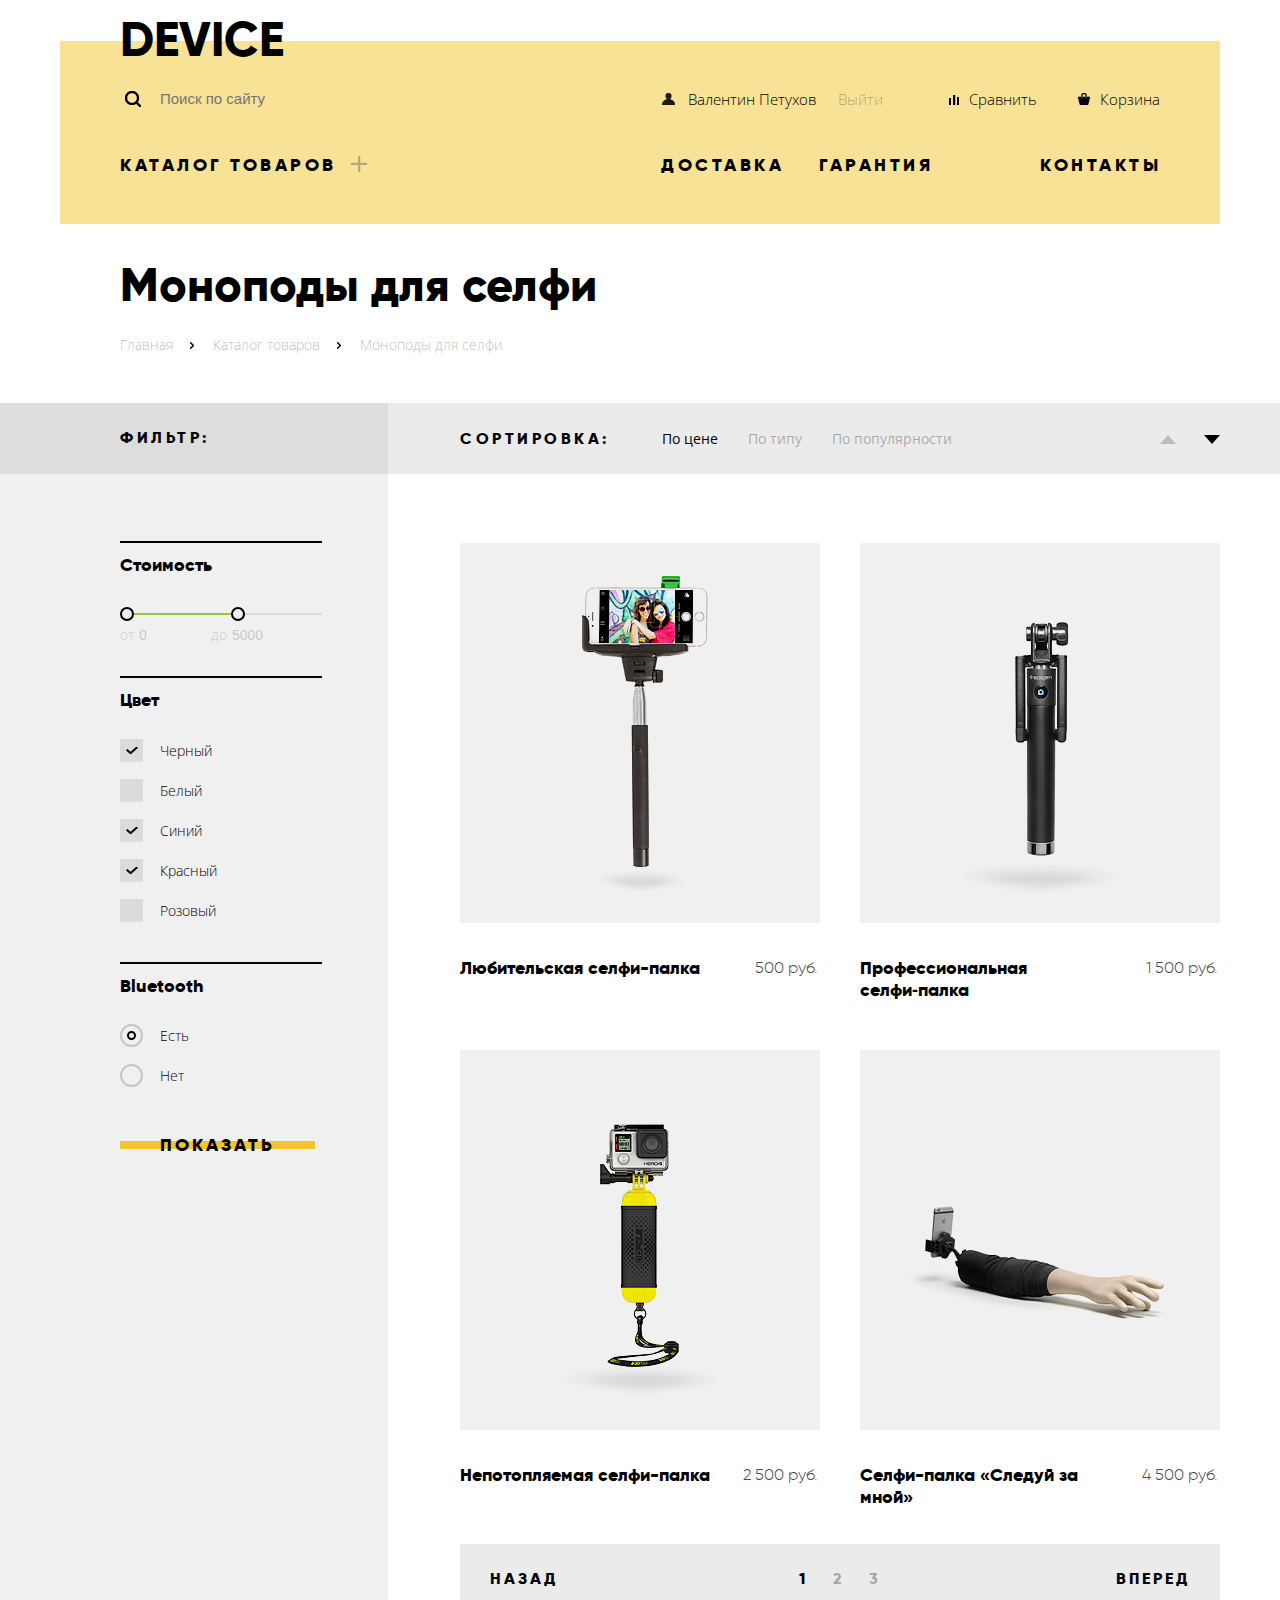
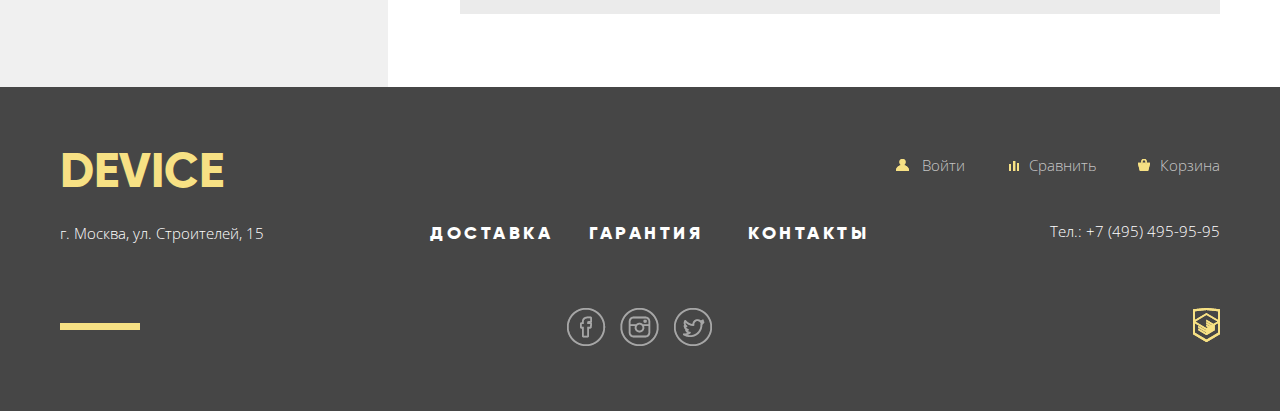
==== commit 0b85f178: "исправлен фон в каталоге" ====
--- a/catalog.html
+++ b/catalog.html
@@ -5,7 +5,7 @@
     <title>Девайс: каталог</title>
     <link href="https://fonts.googleapis.com/css?family=Open+Sans:300,400&amp;subset=cyrillic" rel="stylesheet">
     <link href="css/normalize.css" rel="stylesheet">
-    <link href="css/style.css" rel="stylesheet">
+    <link href="css/style.min.css" rel="stylesheet">
   </head>
   <body>
     <div class="content-wrapper">
@@ -59,7 +59,7 @@
                     <a href="#">Квадрокоптеры</a>
                   </li>
                 </ul>
-              </div>   
+              </div>
             </li>
             <li  class="menu-delivery">
               <a href="#">Доставка</a>
@@ -115,7 +115,7 @@
       <div class="catalog-container">
 
         <div class="filter-aside">
-          
+
           <form class="filter-form" action="get">
             <div class="filter-value">
               <p class="filter-form__title">Стоимость</p>
@@ -135,7 +135,7 @@
                     <input type="text" name="max-price" value="5000">
                   </label>
                 </div>
-              </div>   
+              </div>
             </div>
             <div class="filter-color">
               <p class="filter-form__title filter-form__title_color">Цвет</p>
--- a/css/style.min.css
+++ b/css/style.min.css
@@ -0,0 +1 @@
+body,html{margin:0;padding:0}.btn:active,.btn:hover{background-image:none}.btn,.footer-logo__link,.footer-service-item__link,.header-logo__link,.page-header .bottom-menu>li>a,.paginator__link{text-transform:uppercase}.breadcrumbs__link,.btn,.filter-types__link,.footer-logo__link,.footer-menu a,.footer-service-item__link,.header-logo__link,.page-header .bottom-menu>li>a,.paginator__link,.popular_item__link,.sub-menu-container a,.top-menu a{text-decoration:none}html{-webkit-box-sizing:border-box;box-sizing:border-box}body{min-width:1200px;font-size:15px;line-height:30px;color:#464646;font-weight:300;font-family:"Open Sans",Arial,sans-serif}.btn,.header-logo__link,.page-header .bottom-menu>li>a,.slide-description__number,.slide-description__title{font-family:GilroyExtraBold,Arial,sans-serif}*,::after,::before{-webkit-box-sizing:inherit;box-sizing:inherit}@font-face{font-family:GilroyExtraBold;src:url(../fonts/gilroyextrabold.woff) format('woff'),url(../fonts/gilroyextrabold.woff2) format("woff2");font-weight:400;font-style:normal}@font-face{font-family:GilroyLight;src:url(../fonts/gilroylight.woff) format('woff'),url(../fonts/gilroylight.woff2) format("woff2");font-weight:400;font-style:normal}img{width:100%;height:auto}.visually-hidden{position:absolute;width:1px;height:1px;margin:-1px;padding:0;border:0;clip:rect(0,0,0,0);overflow:hidden}.btn{position:relative;z-index:1;font-size:18px;line-height:18px;color:#000;letter-spacing:3px;background-color:transparent;padding:10px 44px}.btn::before,.btn:active,.btn:hover{background-color:#f0c52e}.btn::before{content:"";position:absolute;z-index:-1;top:50%;left:0;width:100%;height:8px;margin-top:-4px}.btn:active{color:rgba(0,0,0,.3)}.content-wrapper,.header-catalog-container,.service-container{width:1200px;padding:0 20px;margin:0 auto}.header-catalog-container{display:-webkit-box;display:-webkit-flex;display:-ms-flexbox;display:flex}.page-header .bottom-menu,.page-header .top-menu{display:-webkit-box;display:-webkit-flex;display:-ms-flexbox;list-style:none}.header-catalog-wrapper{position:relative;min-height:70px;margin-top:40px}.header-catalog-wrapper::after,.header-catalog-wrapper::before,label[for=search-field]::before{position:absolute;content:""}.header-catalog-wrapper::before{z-index:-1;top:0;bottom:0;left:0;right:50%;margin-right:255px;background-color:#ddd}.header-catalog-wrapper::after{z-index:-1;top:0;bottom:0;right:0;left:50%;margin-left:-300px;background-color:rgba(0,0,0,.08)}.page-header{background-image:-webkit-linear-gradient(#fff,#fff 41px,rgba(240,197,46,.5) 41px,rgba(240,197,46,.5));background-image:-o-linear-gradient(#fff,#fff 41px,rgba(240,197,46,.5) 41px,rgba(240,197,46,.5));background-image:linear-gradient(#fff,#fff 41px,rgba(240,197,46,.5) 41px,rgba(240,197,46,.5));padding:16px 60px 44px}.header-logo__link{font-size:48px;line-height:48px;color:#000}.header-logo__link:hover{color:#464646}.header-logo__link:active{color:#666}.page-header .top-menu{display:flex;-webkit-box-pack:end;-webkit-justify-content:flex-end;-ms-flex-pack:end;justify-content:flex-end;padding:0;margin:12px 0 0}.top-menu a{color:#000}.top-menu .search-block{width:444px;margin-right:auto}.search-block input[type=search]{width:355px;margin:0;padding-top:4px;padding-left:40px;color:rgba(0,0,0,.3);line-height:36px;background-color:transparent;border:none}.search-block input[type=search]:hover{color:rgba(0,0,0,.6)}.search-block input[type=search]:focus{color:#000;border-bottom:2px solid #000;outline:0}label[for=search-field]{position:relative}label[for=search-field]::before{top:3px;left:5px;width:16px;height:16px;background-color:transparent;background-image:url(../img/sprites.png);background-position:-20px -833px;background-repeat:no-repeat}.top-menu .user-block{width:270px;padding-top:7px;padding-left:28px}.compare-block{padding-top:7px;padding-left:39px;width:130px}.basket-block{width:100px;padding-top:7px;padding-left:40px}.basket-block__link,.compare-block__link,.user-block__link{position:relative}.top-menu .user-block__link_logout{color:rgba(0,0,0,.3)}.user-block__link_login{margin-right:18px}.top-menu .basket-block__link:hover,.top-menu .compare-block__link:hover,.top-menu .user-block__link:hover{opacity:.6}.basket-block__link:active,.compare-block__link:active,.top-menu .basket-block__link:active,.top-menu .compare-block__link:active,.top-menu .user-block__link:active,.user-block__link:active{opacity:.3}.basket-block__link::before,.compare-block__link::before,.user-block__link::before{content:"";position:absolute;top:4px;left:0;width:13px;height:12px;background-color:transparent;background-image:url(../img/sprites.png)}.top-menu .user-block__link:not(.user-block__link_logout)::before{left:-26px;background-position:-20px -677px}.top-menu .compare-block__link::before{top:6px;left:-20px;background-position:-20px -223px}.top-menu .basket-block__link::before{left:-22px;background-position:-20px -67px}.bottom-menu .menu-catalog__link::after,.popular_item__link::after{background-position:center;background-repeat:no-repeat}.top-menu .basket-block__link:hover::before,.top-menu .compare-block__link:hover::before,.top-menu .user-block__link:hover::before{opacity:.6}.basket-block__link:active::before,.compare-block__link:active::before,.user-block__link:active::before{opacity:.3}.btn-search{visibility:hidden;width:85px;margin-left:-5px;color:#000;background-color:transparent;border:2px solid #000;padding:11px 20px}.btn-search:active,.search-block input[type=search]:focus+.btn-search{visibility:visible}.btn-search:hover{color:#fff;background-color:#000}.btn-search:active{color:rgba(255,255,255,.6);background-color:#000}.page-header .bottom-menu{position:relative;display:flex;-webkit-box-pack:end;-webkit-justify-content:flex-end;-ms-flex-pack:end;justify-content:flex-end;margin:30px 0 0;padding:0}.brands,.popular{-webkit-box-pack:justify}.bottom-menu .menu-catalog{position:relative;width:300px;margin-right:auto}.bottom-menu .menu-catalog__link{position:relative}.bottom-menu .menu-catalog__link::after{content:"";position:absolute;width:16px;height:16px;top:2px;right:-30px;background-image:url(../img/plus.png)}.bottom-menu .menu-guarantee{margin-left:35px}.bottom-menu .menu-contacts{width:120px;margin-left:107px}.page-header .bottom-menu>li>a{font-size:18px;line-height:18px;letter-spacing:3.5px;color:#000}.page-header .bottom-menu>li>a:hover{opacity:.6}.page-header .bottom-menu>li>a:active{opacity:.3}.sub-menu-container{position:absolute;top:60px;left:-60px;z-index:20;visibility:hidden;display:-webkit-box;display:-webkit-flex;display:-ms-flexbox;display:flex;width:1160px;padding-left:60px;padding-right:60px;padding-bottom:32px;color:#464646;background-color:#f7e296;-webkit-transition-property:visibility;-o-transition-property:visibility;transition-property:visibility;-webkit-transition-duration:.5s;-o-transition-duration:.5s;transition-duration:.5s}.menu-catalog:hover .sub-menu-container{visibility:visible}.sub-menu-container ul{width:200px;margin:-10px 0 0;padding:0;list-style:none}.sub-menu-container li{margin-bottom:6px}.sub-menu-container a{color:#000}.sub-menu-container a:hover{opacity:.6}.sub-menu-container a:active{opacity:.3}.sub-menu-container .sub-menu-1{margin-right:40px}.slider{position:relative;margin-bottom:85px;background-image:-webkit-linear-gradient(rgba(240,197,46,.5),rgba(240,197,46,.5) 116px,#fff 116px,#fff);background-image:-o-linear-gradient(rgba(240,197,46,.5),rgba(240,197,46,.5) 116px,#fff 116px,#fff);background-image:linear-gradient(rgba(240,197,46,.5),rgba(240,197,46,.5) 116px,#fff 116px,#fff)}.slider::before{content:"";position:absolute;top:42px;left:600px;width:100px;height:7px;background-color:#fff}.slider-controls{position:absolute;z-index:10;bottom:165px;right:10px;width:220px;height:10px;text-align:center}.slider input[type=radio]{display:none}.slider-controls label{display:inline-block;width:10px;height:10px;margin-right:20px;border-radius:50%;background-color:#fff;border:3px solid #000;vertical-align:top;opacity:.3;cursor:pointer}.slider-controls label:last-of-type{margin-right:0}.slider-controls label:hover{opacity:.4}#slide-btn-1:checked~.slider-controls label[for=slide-btn-1],#slide-btn-2:checked~.slider-controls label[for=slide-btn-2],#slide-btn-3:checked~.slider-controls label[for=slide-btn-3]{opacity:1}#slide-btn-1:checked~.slide__item1,#slide-btn-2:checked~.slide__item2,#slide-btn-3:checked~.slide__item3{display:block}.slider .slide{display:none;min-height:488px}.slider .slider-container{display:-webkit-box;display:-webkit-flex;display:-ms-flexbox;display:flex;padding-top:5px;padding-left:20px}.slider-image{width:526px;margin-right:52px}.slider-image_image1{padding-left:70px;padding-bottom:7px}.slider-image_image2{padding-top:10px;padding-left:95px}.slider-image_image3{padding-top:63px;margin-bottom:97px;padding-left:11px}.slider-image__picture_picture1{width:384px}.slider-image__picture_picture2{width:345px}.slider-image__picture_picture3{width:526px}.slide-description{position:relative;width:510px;padding-top:77px}.slide-description__number{position:absolute;right:-5px;top:-15px;color:#fff;font-size:179px;line-height:179px}.slide-description__title{position:relative;z-index:1;margin-bottom:17px;font-size:47px;line-height:57px;color:#000;letter-spacing:.9px}.slide-description__text{margin-bottom:48px}.slide-description__text_text1{width:479px}.slide-description__text_text2{width:446px}.slide-description__text_text3{width:450px}.slide-features{display:-webkit-box;display:-webkit-flex;display:-ms-flexbox;display:flex;width:480px;margin:0;padding:0;list-style:none}.slide-features li{width:160px;margin-top:61px}.slide-features li:nth-of-type(2){width:140px}.slide-features p{margin:0 0 8px;padding:0;font-family:GilroyLight,Arial,sans-serif;font-size:36px;line-height:36px;color:#000}.popular_item__link,.service-slide__title{font-family:GilroyExtraBold,Arial,sans-serif}.slide-features span{font-size:13px}.popular{display:-webkit-box;display:-webkit-flex;display:-ms-flexbox;display:flex;-webkit-justify-content:space-between;-ms-flex-pack:justify;justify-content:space-between;margin-bottom:83px}.popular_item{width:160px;padding-top:197px}.popular_item__link{position:relative;display:inline-block;width:126px;font-size:18px;line-height:22px;color:#000;vertical-align:top}.brands,.service-container{display:-webkit-box;display:-webkit-flex;display:-ms-flexbox}.popular_item__link::after,.popular_item__link::before{position:absolute;width:160px;height:160px;top:-195px;left:0;content:""}.popular_item__link::before{background-color:rgba(240,197,46,.5)}.popular_item__link_1::after{background-image:url(../img/virtual.png)}.popular_item__link_2::after{background-image:url(../img/monopods.png);background-position:center bottom}.popular_item__link_3::after{background-image:url(../img/camera.png)}.popular_item__link_4::after{background-image:url(../img/bracelet.png)}.popular_item__link_5::after{background-image:url(../img/watch.png)}.popular_item__link_6::after{background-image:url(../img/quadrupter.png)}.popular_item__link:active::before,.popular_item__link:hover::before{background-color:#f0c52e}#service-btn1:checked~.service-controls .service-menu-item_item1,#service-btn1:checked~.service-controls .service-menu__marker_marker1:hover,#service-btn2:checked~.service-controls .service-menu-item_item2,#service-btn2:checked~.service-controls .service-menu__marker_marker2:hover,#service-btn3:checked~.service-controls .service-menu-item_item3,#service-btn3:checked~.service-controls .service-menu__marker_marker3:hover,.service-menu-item:active,.service-menu::after{background-color:#000}.popular_item__link:active::after{opacity:.3}.popular_item__link:active{color:rgba(0,0,0,.3)}.service{background-image:-webkit-linear-gradient(transparent,transparent 100px,#e5e5e5 100px,#e5e5e5);background-image:-o-linear-gradient(transparent,transparent 100px,#e5e5e5 100px,#e5e5e5);background-image:linear-gradient(transparent,transparent 100px,#e5e5e5 100px,#e5e5e5);margin-bottom:70px}.service-container{display:flex;min-width:1200px;margin:0 auto;padding:55px 20px 70px}.service-slides{width:720px}.service-slide{display:none;padding-top:21px;padding-bottom:60px;background-repeat:no-repeat}.service-slide_1{background-image:url(../img/delivery-slide.png);background-position:558px 32px}.service-slide_2{background-image:url(../img/warranty-slide.png);background-position:544px 5px}.service-slide_3{background-image:url(../img/credit-slide.png);background-position:534px 5px}.service-controls{width:284px;margin-right:118px}.service-container input[type=radio]{display:none}.service-menu{position:relative;padding:25px 0 0;margin:0;list-style:none}.service-menu::after{content:"";position:absolute;top:-55px;right:0;width:7px;height:319px}.service-menu-item{display:block;width:278px;margin-bottom:26px}.service-menu__marker{display:inline-block;width:160px;vertical-align:top;text-align:center;color:#000;text-decoration:none;cursor:pointer;padding:11px 0 10px 7px}.service-menu__marker:active{color:#f7e184;background-image:none;background-color:#000}.service-menu__marker:active::before,.service-menu__marker_active::before{display:none}.service-slide__title{margin:0 0 31px;padding:0;font-size:47px;line-height:47px;color:#000}.service-slide__description_1{width:426px}.service-slide__description_2{width:437px}.service-slide__description_3{width:425px}#service-btn1:checked~.service-slides .service-slide_1,#service-btn2:checked~.service-slides .service-slide_2,#service-btn3:checked~.service-slides .service-slide_3{display:block}#service-btn1:checked~.service-controls .service-menu__marker_marker1::before,#service-btn2:checked~.service-controls .service-menu__marker_marker2::before,#service-btn3:checked~.service-controls .service-menu__marker_marker3::before{display:none}#service-btn1:checked~.service-controls .service-menu__marker_marker1,#service-btn2:checked~.service-controls .service-menu__marker_marker2,#service-btn3:checked~.service-controls .service-menu__marker_marker3{color:#f7e184}.about-us .transport__item,.about-us__title,.contacts__title,.inner-title{color:#000;font-family:GilroyExtraBold,Arial,sans-serif}.brands{display:flex;-webkit-justify-content:space-between;-ms-flex-pack:justify;justify-content:space-between;margin-bottom:63px;padding-top:23px;padding-bottom:23px}.brands__item{width:260px}.brands__item img{-webkit-filter:grayscale(1);filter:grayscale(1);opacity:.2}.brands__item:hover img{-webkit-filter:grayscale(0);filter:grayscale(0);opacity:1}.info{display:-webkit-box;display:-webkit-flex;display:-ms-flexbox;display:flex;-webkit-box-pack:justify;-webkit-justify-content:space-between;-ms-flex-pack:justify;justify-content:space-between;margin-bottom:85px;padding-top:52px}.info .about-us{position:relative;width:480px}.about-us__title,.contacts__title{margin:0 0 44px;padding:0;font-size:47px;line-height:47px}.about-us__description,.contacts__info{margin:0 0 30px;padding:0}.about-us__description{width:475px}.about-us .transport{margin:65px 0 60px;padding:0;list-style:none}.about-us .transport__item{position:relative;padding-left:36px;font-size:16px;line-height:40px}.about-us .transport__item::before{content:"";position:absolute;top:15px;left:0;width:10px;height:10px;background-color:#fff;border-radius:50%;border:3px solid #000;opacity:.3}.about-us__btn{padding-left:22px;padding-right:22px}.contacts__info{width:511px}.contacts-map{width:560px;height:222px;margin-top:40px;margin-bottom:67px}.info .contacts{position:relative;width:560px}.contacts__btn{border:none;padding-right:40px;padding-left:40px}.info .about-us::before,.info .contacts::before{content:"";position:absolute;top:-53px;left:0;width:80px;height:7px;background-color:#000}.inner-title{margin:38px 0 0 60px;padding:0;font-size:47px;line-height:47px}.breadcrumbs{margin:18px 0 0 60px;padding:0;list-style:none}.breadcrumbs__item{position:relative;display:inline;margin-right:36px}.breadcrumbs__item:not(.breadcrumbs__item_active)::after{position:absolute;content:"";top:8px;right:-17px;width:4px;height:7px;background-image:url(../img/sprites.png);background-repeat:no-repeat;background-position:-20px -20px;background-color:transparent}.breadcrumbs__link{font-size:14px;line-height:36px;color:rgba(0,0,0,.3)}.breadcrumbs__link[href]:hover{color:rgba(0,0,0,.6)}.breadcrumbs__link[href]:active{color:rgba(0,0,0,.1)}.catalog-wrapper{position:relative}.catalog-wrapper::before{content:"";position:absolute;z-index:-1;top:0;bottom:0;left:0;right:50%;margin-right:253px;background-color:#f0f0f0}.catalog-container{width:1160px;padding:0 0 73px;margin:0 auto;display:-webkit-box;display:-webkit-flex;display:-ms-flexbox;display:flex;background-image:-webkit-linear-gradient(left,#f0f0f0,#f0f0f0 328px,transparent 328px,transparent);background-image:-o-linear-gradient(left,#f0f0f0,#f0f0f0 328px,transparent 328px,transparent);background-image:linear-gradient(to right,#f0f0f0,#f0f0f0 328px,transparent 328px,transparent)}.filter-aside-title,.filter-form__title,.filter-sort__title{margin:0;color:#000;font-family:GilroyExtraBold,Arial,sans-serif}.filter-aside{width:328px}.filter-aside-title,.filter-sort__title{padding:0;font-size:16px;line-height:16px;text-transform:uppercase;letter-spacing:3.5px}.filter-aside-title{width:328px;padding-top:27px;padding-bottom:28px;padding-left:60px;background-color:#ddd}.filter-form{padding-left:60px;padding-right:66px;padding-top:67px}.filter-form__title{padding:0;font-size:18px;line-height:18px}.filter-value{padding-top:13px;padding-bottom:26px;border-top:2px solid #000}.range-filter{margin-top:30px;padding-top:9px}.range-control .scale{position:relative;width:100%;height:2px;background-color:#dbdbdb}.range-control .bar{width:55%;height:2px;background-color:#91c92f}.range-control .range-toggle{position:absolute;top:-6px;left:0;width:14px;height:14px;background-color:#eee;border:2px solid #000;border-radius:50%;cursor:pointer}.range-control .toggle-max{left:55%}.range-control .range-toggle:active{background-color:#7eae29;border:2px solid #fff;-webkit-box-shadow:0 5px 5px rgba(0,0,0,.75);box-shadow:0 5px 5px rgba(0,0,0,.75)}.price-control{padding-top:5px;font-size:0}.price-control label{display:inline-block;width:45%;font-size:14px;line-height:22px;color:rgba(0,0,0,.2);vertical-align:top}.filter-bluetooth-item input,.filter-color-item input{display:none}.price-control input{width:60px;padding:4px 1px;font-size:14px;line-height:22px;color:rgba(0,0,0,.2);border:none;background-color:transparent}.filter-bluetooth,.filter-color{padding-top:13px;border-top:2px solid #000}.filter-color{padding-bottom:27px}.filter-form__title_color{margin-bottom:32px}.filter-bluetooth-item,.filter-color-item{margin-top:20px;font-size:14px;line-height:20px;color:#000}.filter-color-item input+label{position:relative;padding-left:40px}.filter-color-item input+label::before{content:"";position:absolute;top:-2px;left:0;width:23px;height:23px;background-color:#dbdbdb}.filter-color-item input:checked+label::after{content:"";position:absolute;top:6px;left:6px;width:12px;height:7px;background-image:url(../img/sprites.png);background-repeat:no-repeat;background-position:-20px -967px;background-color:transparent}.filter-color-item input+label:hover::before{background-color:#cecece}.filter-color-item input+label:active::before{background-color:#c4c4c4}.filter-form__title_bluetooth{margin-bottom:31px}.filter-bluetooth-item input+label{position:relative;padding-left:40px}.filter-bluetooth-item input[type=radio]+label::before{content:"";position:absolute;top:-2px;left:0;width:23px;height:23px;border-radius:50%;border:2px solid #c6c6c6}.filter-bluetooth-item input[type=radio]:checked+label::after{content:"";position:absolute;top:5px;left:7px;width:9px;height:9px;border:2px solid #000;border-radius:50%}.filter-bluetooth-item input[type=radio]+label:hover::before{border:2px solid #bcbcbc}.filter-bluetooth-item input[type=radio]+label:active::before{border:2px solid #acacac}.btn-form{margin-top:26px;padding-left:40px;padding-right:40px;border:none}.assortment{width:832px}.filter-sort{display:-webkit-box;display:-webkit-flex;display:-ms-flexbox;display:flex;-webkit-justify-content:space-around;-ms-flex-pack:distribute;justify-content:space-around;-webkit-box-align:center;-webkit-align-items:center;-ms-flex-align:center;align-items:center;width:832px;padding-left:72px}.filter-types{margin:0;padding:2px 0 0;list-style:none}.filter-types__item{position:relative;display:inline-block;top:-2px;vertical-align:top}.filter-types__link{font-size:14px;line-height:18px;font-weight:400;color:rgba(0,0,0,.3);font-family:"Open Sans",Arial,sans-serif}.filter-types__link:not(.filter-types__link_active):hover{color:rgba(0,0,0,.6)}.filter-types__link:not(.filter-types__link_active):active,.filter-types__link_active{color:#000}.filter-types__link_price{margin-left:52px}.filter-types__link_popularity,.filter-types__link_type{margin-left:26px}.filter-pointers{width:60px;margin-left:auto}.filter-pointers__arrow{position:relative;display:inline-block;vertical-align:baseline}.catalog,.paginator{display:-webkit-box;display:-webkit-flex;display:-ms-flexbox}.filter-pointers__arrow_up{margin-right:40px}.filter-pointers__arrow::before{content:"";position:absolute;top:-10px;border:9px solid #000;border-right-width:8.5px;border-left-width:8.5px;border-left-color:transparent;border-right-color:transparent;opacity:.2}.filter-pointers__arrow_up::before{border-top-width:0}.filter-pointers__arrow_down_active::before{opacity:1}.filter-pointers__arrow_down::before{border-bottom-width:0}.filter-pointers__arrow:not(.filter-pointers__arrow_down_active):hover::before{opacity:.4}.filter-pointers__arrow:not(.filter-pointers__arrow_down_active):active::before{opacity:1}.catalog{display:flex;-webkit-flex-wrap:wrap;-ms-flex-wrap:wrap;flex-wrap:wrap;-webkit-box-pack:justify;-webkit-justify-content:space-between;-ms-flex-pack:justify;justify-content:space-between;padding-left:72px;padding-top:69px}.catalog-item__name,.catalog-item__value{display:inline-block;line-height:22px;vertical-align:top}.catalog-item{position:relative;width:360px;margin-bottom:49px}.catalog-item:nth-last-of-type(1),.catalog-item:nth-last-of-type(2){margin-bottom:36px}.catalog-item-image{margin-bottom:25px}.catalog-item__name{margin:0;padding:0;width:73%;font-size:18px;color:#000;font-family:GilroyExtraBold,Arial,sans-serif}.catalog-item__value{width:25%;font-size:16px;font-family:GilroyLight,Arial,sans-serif;text-align:right}.catalog-item:hover .action{display:block}.catalog-item:hover{cursor:pointer}.catalog-item .action{position:absolute;top:0;left:0;z-index:10;display:none;width:360px;height:380px;padding-top:170px;text-align:center;background-color:rgba(238,238,238,.7)}.action__btn_basket{border:none}.action__btn_compare{font-size:13px;line-height:36px;color:rgba(0,0,0,.5);font-family:"Open Sans",Arial,sans-serif;background:0 0;border:none}.paginator,.paginator__link_next:hover,.paginator__link_prev:hover{background-color:rgba(0,0,0,.08)}.action__btn_compare:hover{color:rgba(0,0,0,1)}.action__btn_compare:active{color:rgba(0,0,0,.2)}.paginator{display:flex;-webkit-box-align:baseline;-webkit-align-items:baseline;-ms-flex-align:baseline;align-items:baseline;-webkit-box-pack:justify;-webkit-justify-content:space-between;-ms-flex-pack:justify;justify-content:space-between;width:760px;height:70px;margin-left:72px}.footer-nav,.paginator-pages{display:-webkit-box;display:-webkit-flex;display:-ms-flexbox}.paginator-pages{display:flex;min-width:130px}.paginator__link{font-size:16px;line-height:70px;color:rgba(0,0,0,.3);font-family:GilroyExtraBold,Arial,sans-serif;letter-spacing:3px}.paginator__link_active{color:#000}.paginator__link_prev{width:137px;padding-left:30px;color:#000}.paginator__link_next{width:137px;padding-right:30px;color:#000;text-align:right}.paginator__link_next:active,.paginator__link_prev:active{color:rgba(0,0,0,.3);background-color:rgba(0,0,0,.08)}.paginator-pages .paginator__link:not(.paginator__link_active):hover{color:rgba(0,0,0,.6)}.paginator-pages .paginator__link:not(.paginator__link_active):active{color:rgba(0,0,0,1)}.paginator__link_link-1{margin-left:auto}.paginator__link_link-2{margin-right:auto;margin-left:auto}.paginator__link_link-3{margin-right:auto}.page-footer{padding-top:60px;color:#fff;background-color:#464646}.footer-logo{width:165px}.footer-logo__link{color:#f7e184;font-size:48px;line-height:48px;font-family:GilroyExtraBold,Arial,sans-serif}.footer-service-item__link,.modal-feedback label{font-size:18px;font-family:GilroyExtraBold,Arial,sans-serif}.footer-logo__link:hover{color:#f0c52e}.footer-logo__link:active{color:#f0c52e;opacity:.3}.footer-nav{display:flex;-webkit-box-pack:justify;-webkit-justify-content:space-between;-ms-flex-pack:justify;justify-content:space-between}.footer-menu,.footer-middle{display:-webkit-box;display:-webkit-flex;display:-ms-flexbox}.footer-menu{display:flex;-webkit-box-pack:end;-webkit-justify-content:flex-end;-ms-flex-pack:end;justify-content:flex-end;width:360px;padding:0;margin:0;list-style:none}.footer-menu .user-block{width:100px;padding-top:3px;padding-left:32px}.footer-menu a{color:rgba(255,255,255,.7)}.footer-menu a:hover{color:rgba(255,255,255,1)}.footer-menu .basket-block,.footer-menu .compare-block{padding-top:3px}.footer-menu .user-block__link::before{left:-26px;background-position:-20px -781px}.footer-menu .compare-block__link::before{top:6px;left:-20px;background-position:-20px -323px}.footer-menu .basket-block__link::before{left:-22px;background-position:-20px -171px}.footer-menu .user-block__link:hover::before{left:-26px;background-position:-20px -729px}.footer-menu .compare-block__link:hover::before{top:6px;left:-20px;background-position:-20px -273px}.footer-menu .basket-block__link:hover::before{left:-22px;background-position:-20px -119px}.footer-menu .user-block__link:active::before{left:-26px;background-position:-20px -729px;opacity:.3}.footer-menu .compare-block__link:active::before{top:6px;left:-20px;background-position:-20px -273px;opacity:.3}.footer-menu .basket-block__link:active::before{left:-22px;background-position:-20px -168px;opacity:.3}.footer-middle{display:flex;padding-top:22px;padding-bottom:30px}.footer-bottom,.footer-middle .footer-service{display:-webkit-box;display:-webkit-flex;display:-ms-flexbox}.footer-middle .address{width:210px;margin:0 160px 0 0;padding:0}.footer-middle .footer-service{display:flex;width:450px;margin:0;padding:0;list-style:none}.footer-service-item__link{color:#fff;line-height:18px;letter-spacing:3.5px}.footer-service-item__link_1{margin-right:36px}.footer-service-item__link_2{margin-right:45px}.footer-service-item__link:hover{opacity:.6}.footer-service-item__link:active{opacity:.3}.footer-middle .phone{width:170px;margin:-2px 0 0 auto;padding:0}.footer-bottom{display:flex;padding-top:30px;padding-bottom:65px}.footer-social{position:relative;display:-webkit-box;display:-webkit-flex;display:-ms-flexbox;display:flex;-webkit-justify-content:space-around;-ms-flex-pack:distribute;justify-content:space-around;width:160px;margin-left:500px}.footer-social::before{content:"";position:absolute;top:15px;left:-500px;width:80px;height:7px;background-color:#f7e184}.footer-copyright__link,.footer-social__link{background-color:transparent;background-image:url(../img/sprites.png);background-repeat:no-repeat}.footer-social__link{width:39px;height:38px;opacity:.7}.footer-social__link_fb{background-position:-20px -373px}.footer-social__link_inst{background-position:-20px -599px}.footer-social__link_tw{background-position:-20px -889px}.footer-social__link:hover{opacity:1}.footer-copyright__link:active,.footer-social__link:active{opacity:.3}.footer-copyright{width:27px;margin-left:auto}.footer-copyright__link{display:inline-block;width:27px;height:34px;vertical-align:top;background-position:-20px -525px}.footer-copyright__link:active,.footer-copyright__link:hover{background-position:-20px -451px}.modal-feedback{position:fixed;z-index:20;display:none;top:50%;left:50%;margin-top:-276px;margin-left:-480px;width:960px;min-height:553px;color:#000;background-color:#fff;-webkit-box-shadow:0 10px 20px rgba(4,6,6,.2);box-shadow:0 10px 20px rgba(4,6,6,.2);padding:93px 100px 95px}.modal-feedback-show{display:block;-webkit-animation-name:bounce;animation-name:bounce;-webkit-animation-duration:.5s;animation-duration:.5s}.modal-feedback-error{-webkit-animation-name:shake;animation-name:shake;-webkit-animation-duration:.5s;animation-duration:.5s}.modal-feedback label{line-height:18px}.modal-feedback input[type=text],.modal-feedback input[type=email]{width:360px;font-size:14px;line-height:18px;font-weight:400;color:rgba(70,70,70,.4);font-family:"Open Sans",Arial,sans-serif;background-color:#f3f3f3;border:3px solid #f3f3f3;padding:16px 20px 15px 19px}.modal-feedback input:hover,.modal-feedback textarea:hover{background-color:#ededed;border:3px solid #ededed}.modal-feedback input:focus,.modal-feedback textarea:focus{color:#464646;background-color:#fff;border:3px solid #cbcbcb}.modal-feedback input:invalid,.modal-feedback textarea:invalid{background-color:#ffdada;border:3px solid #ffdada}.modal-feedback textarea{width:760px;min-height:156px;margin-bottom:41px;font-size:14px;line-height:18px;color:rgba(70,70,70,.6);font-weight:400;font-family:"Open Sans",Arial,sans-serif;background-color:#f3f3f3;border:3px solid #f3f3f3;padding:16px 20px 15px}.half-width{display:inline-block;width:360px;margin-right:36px;margin-bottom:33px;vertical-align:top}.half-width:nth-of-type(2){margin-right:0}.btn-close{position:absolute;top:22px;right:22px;width:55px;height:54px;background-color:#f0c52e;border-radius:50%;opacity:.5;border:none}.btn-close::after{content:"";position:absolute;top:50%;left:50%;margin-top:-11px;margin-left:-11.5px;width:23px;height:22px;background-image:url(../img/sprites.png);background-repeat:no-repeat;background-position:-20px -1014px;background-color:transparent}.btn-close:hover{opacity:1}.btn-close:active::after{opacity:.3}.modal-btn{padding-right:34px;padding-left:34px;border:none}.modal-map{position:fixed;z-index:20;top:50%;left:50%;display:none;width:960px;min-height:559px;margin-top:-280px;margin-left:-480px;-webkit-box-shadow:0 10px 20px rgba(4,6,6,.2);box-shadow:0 10px 20px rgba(4,6,6,.2)}.modal-map-show{display:block;-webkit-animation-name:bounce;animation-name:bounce;-webkit-animation-duration:.5s;animation-duration:.5s}@-webkit-keyframes bounce{0%{-webkit-transform:translateX(-1000px);transform:translateX(-1000px)}70%{-webkit-transform:translateX(50px);transform:translateX(50px)}90%{-webkit-transform:translateX(-10px);transform:translateX(-10px)}100%{-webkit-transform:translateX(0);transform:translateX(0)}}@keyframes bounce{0%{-webkit-transform:translateX(-1000px);transform:translateX(-1000px)}70%{-webkit-transform:translateX(50px);transform:translateX(50px)}90%{-webkit-transform:translateX(-10px);transform:translateX(-10px)}100%{-webkit-transform:translateX(0);transform:translateX(0)}}@-webkit-keyframes shake{0%,100%{-webkit-transform:translateX(0);transform:translateX(0)}10%,30%,50%,70%,90%{-webkit-transform:translateX(-10px);transform:translateX(-10px)}20%,40%,60%,80%{-webkit-transform:translateX(10px);transform:translateX(10px)}}@keyframes shake{0%,100%{-webkit-transform:translateX(0);transform:translateX(0)}10%,30%,50%,70%,90%{-webkit-transform:translateX(-10px);transform:translateX(-10px)}20%,40%,60%,80%{-webkit-transform:translateX(10px);transform:translateX(10px)}}
